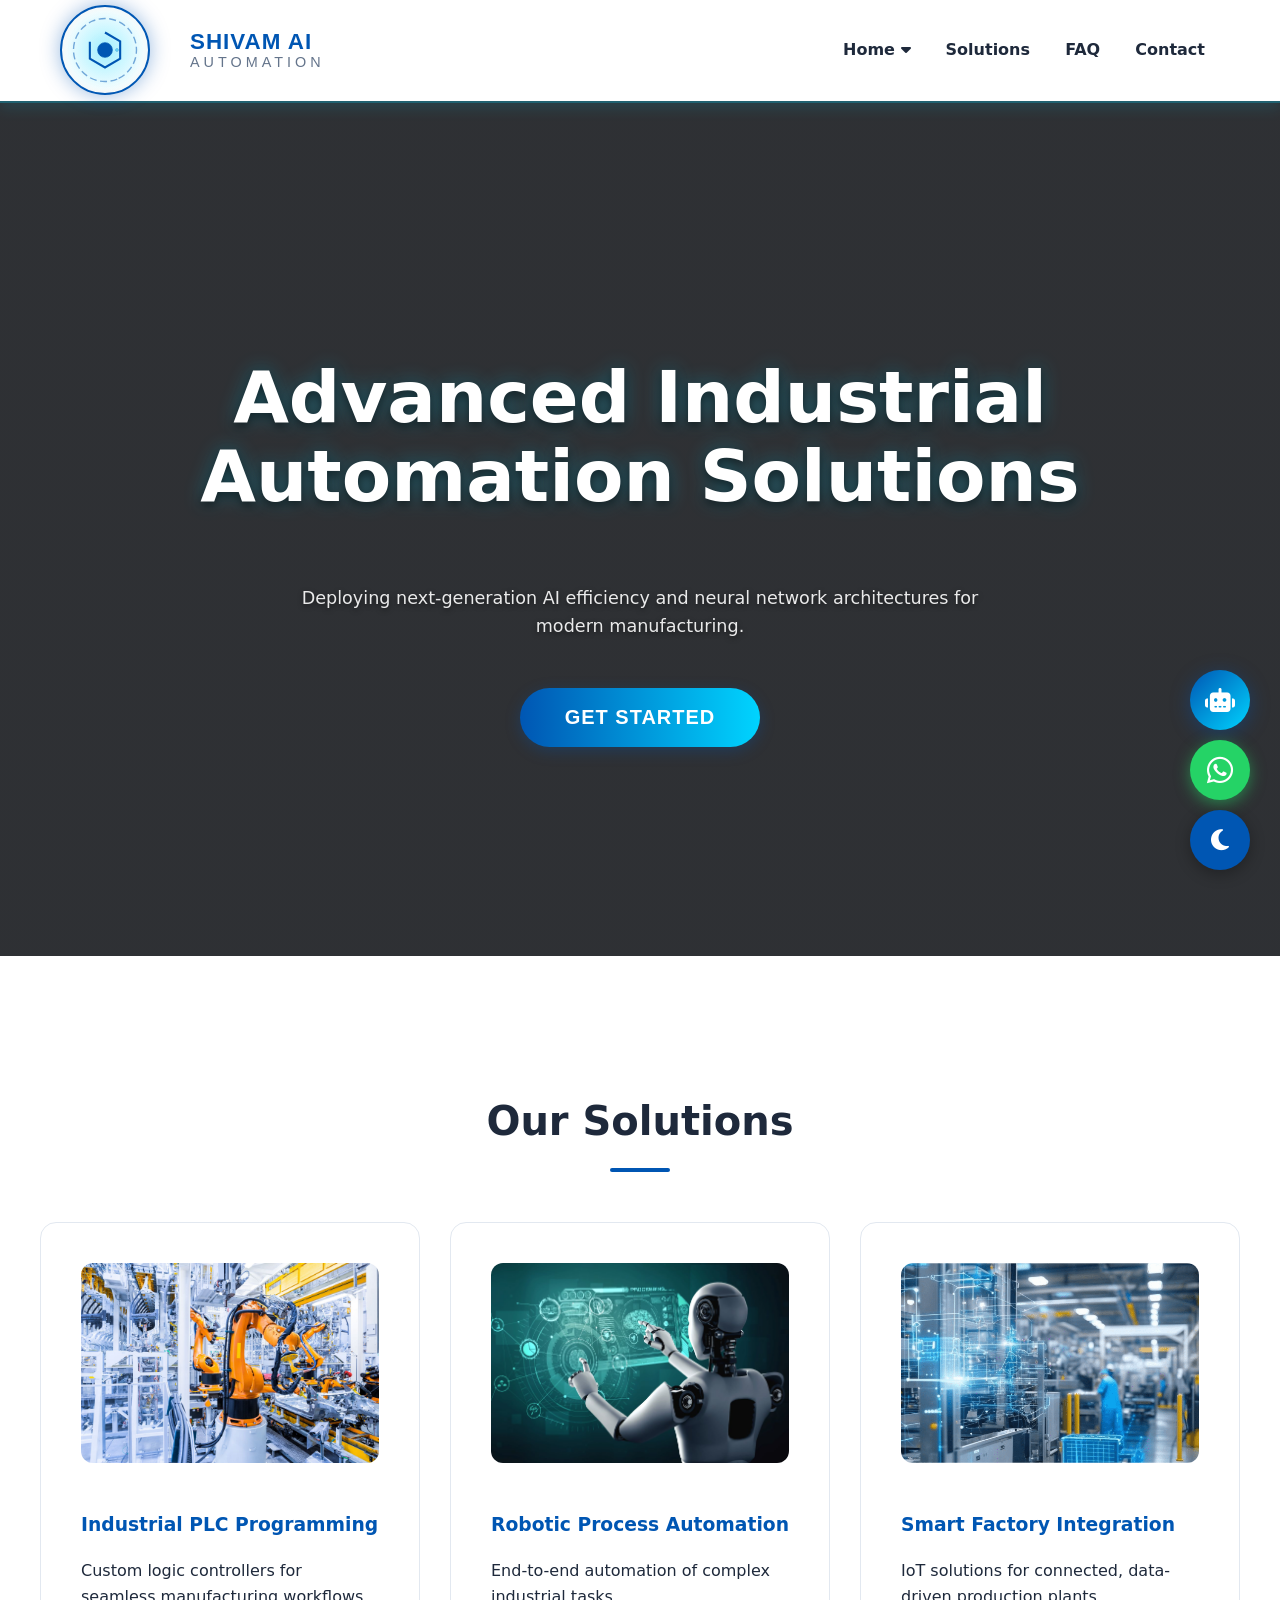
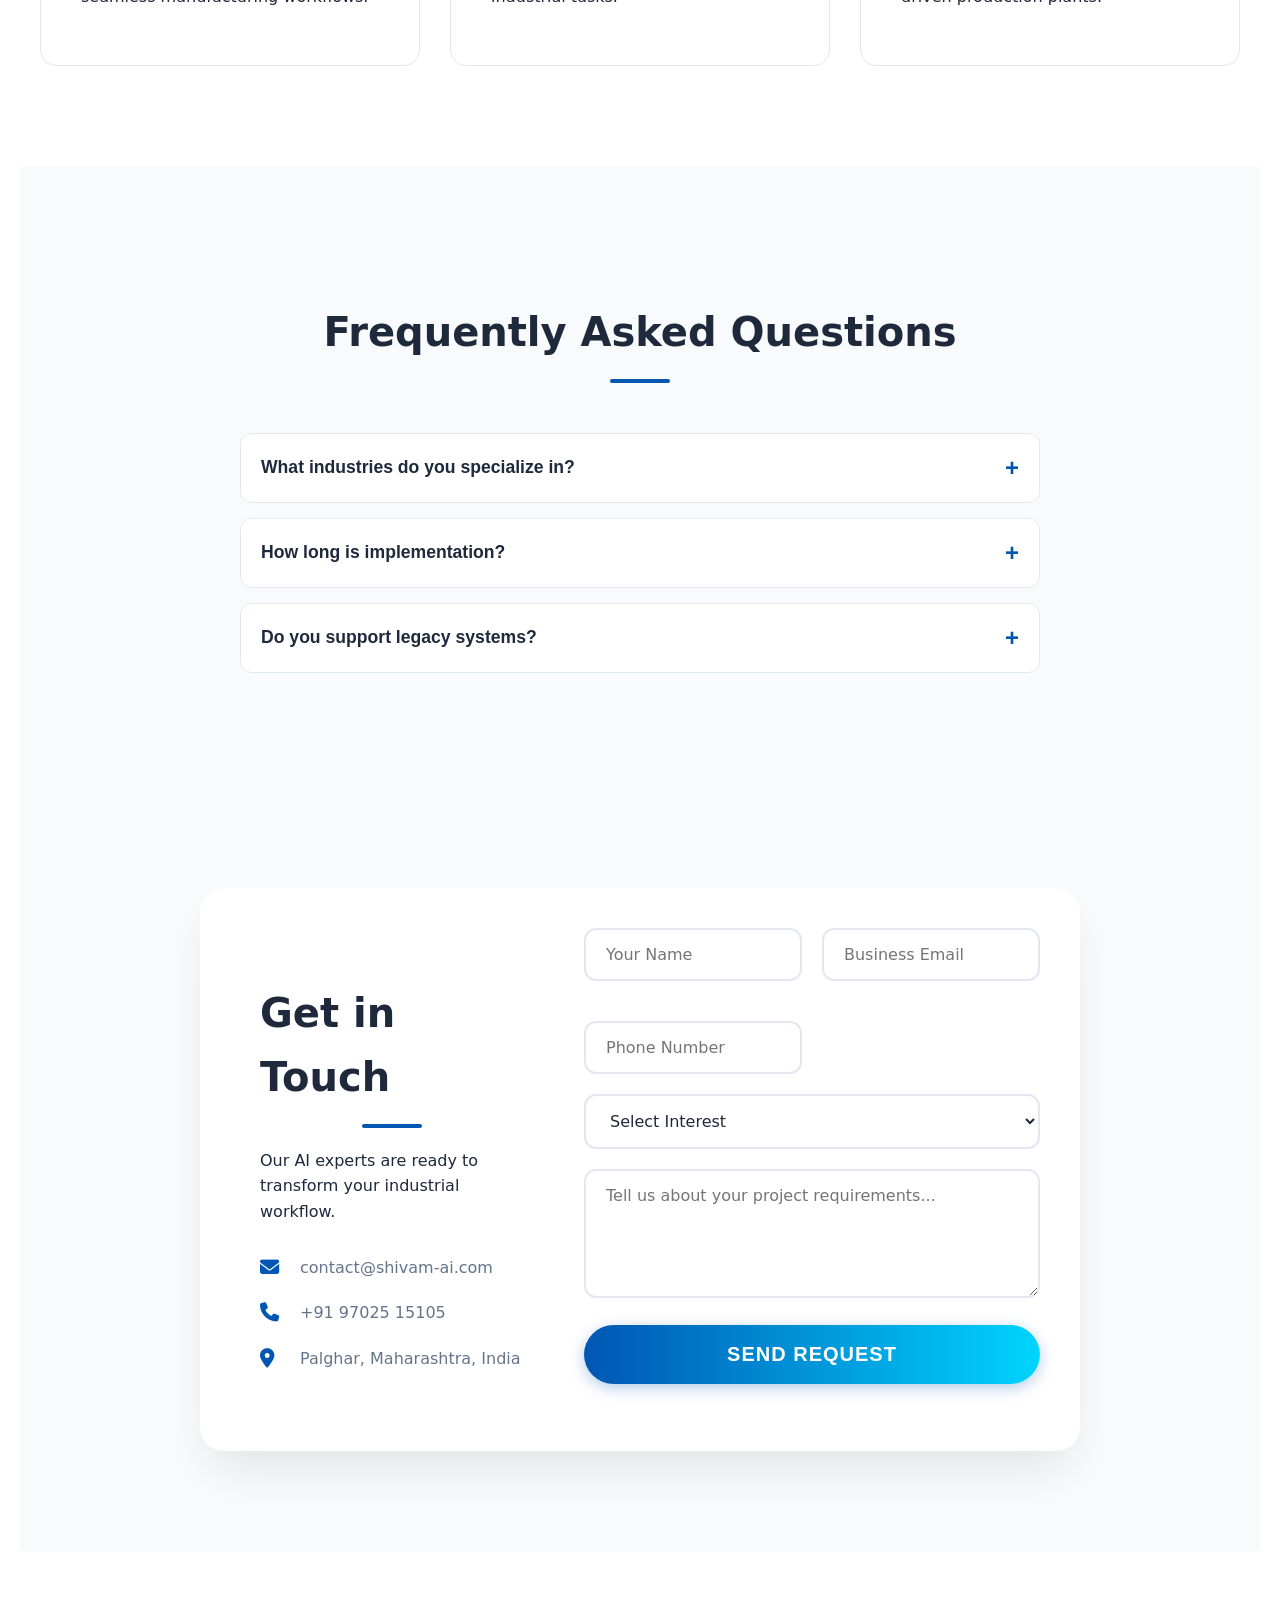
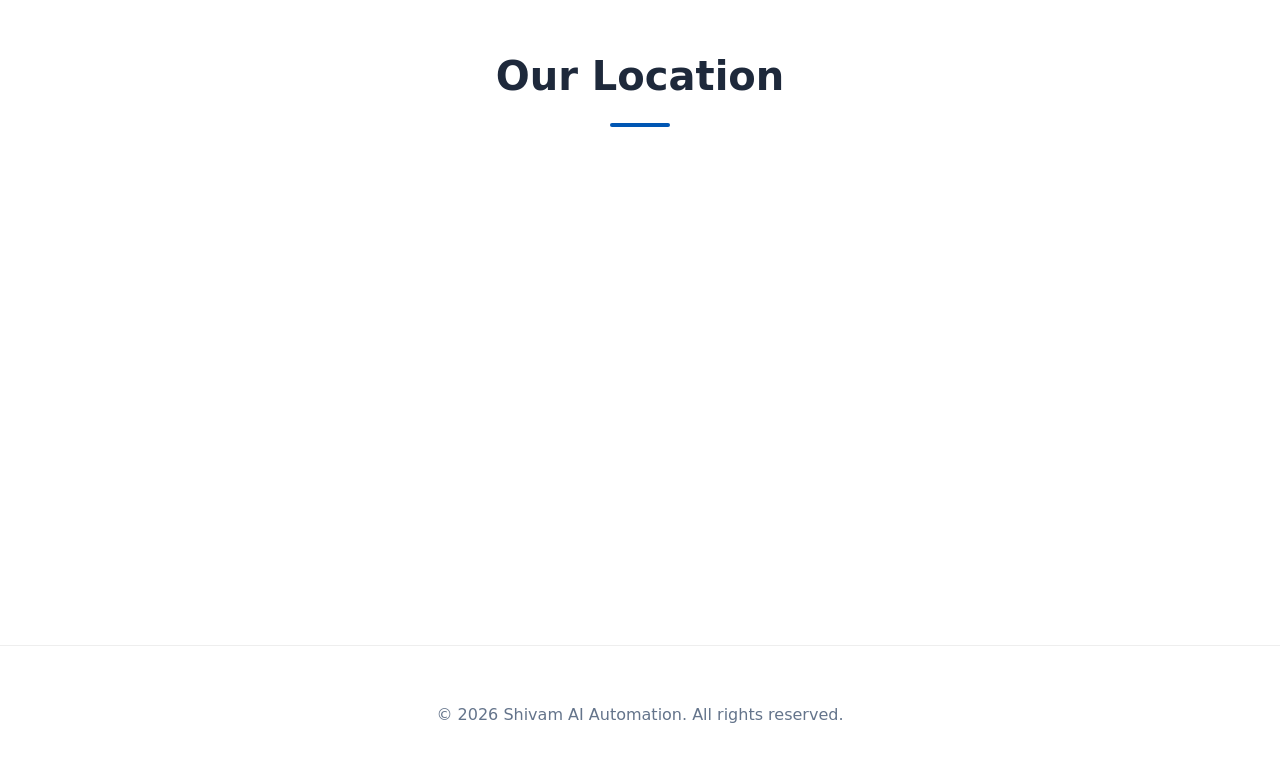
==== index.html @ bb3ca27d "Refactor: Separate HTML, CSS and JS into individual files" ====
<!DOCTYPE html>
<html lang="en" data-theme="light">

<head>
    <meta charset="UTF-8">
    <meta name="viewport" content="width=device-width, initial-scale=1.0">
    <title>Shivam AI Automation - Next-Gen Industrial Solutions</title>
    <meta name="description" content="Shivam AI Automation delivers next-generation PLC programming, robotic automation, and smart factory integration solutions powered by AI.">

    <!-- Font Awesome Icons -->
    <link rel="stylesheet" href="https://cdnjs.cloudflare.com/ajax/libs/font-awesome/6.5.0/css/all.min.css" crossorigin="anonymous">

    <!-- Main Stylesheet -->
    <link rel="stylesheet" href="css/style.css">
</head>

<body>

    <!-- ── Navigation ── -->
    <nav>
        <div class="brand">
            <div class="advanced-logo" style="position:relative; width:60px; height:60px; margin-right:15px;">
                <svg viewBox="0 0 100 100" style="width:100%; height:100%;">
                    <circle cx="50" cy="50" r="45" fill="none" stroke="var(--primary-blue)" stroke-width="2" stroke-dasharray="10 5" opacity="0.5">
                        <animateTransform attributeName="transform" type="rotate" from="0 50 50" to="360 50 50" dur="10s" repeatCount="indefinite"/>
                    </circle>
                    <path d="M50 25 L71.65 37.5 L71.65 62.5 L50 75 L28.35 62.5 L28.35 37.5 Z" fill="none" stroke="var(--secondary-blue)" stroke-width="3">
                        <animate attributeName="stroke-dasharray" values="0,200;200,0" dur="3s" repeatCount="indefinite"/>
                    </path>
                    <circle cx="50" cy="50" r="12" fill="var(--primary-blue)">
                        <animate attributeName="r" values="10;14;10" dur="2s" repeatCount="indefinite"/>
                        <animate attributeName="fill-opacity" values="1;0.6;1" dur="2s" repeatCount="indefinite"/>
                    </circle>
                    <circle cx="50" cy="50" r="2" fill="var(--secondary-blue)">
                        <animate attributeName="cx" values="50;85;50" dur="1.5s" repeatCount="indefinite"/>
                        <animate attributeName="opacity" values="0;1;0" dur="1.5s" repeatCount="indefinite"/>
                    </circle>
                </svg>
            </div>
            <span class="brand-text">
                <span>SHIVAM AI</span>
                <span>AUTOMATION</span>
            </span>
        </div>

        <div class="nav-links">
            <div class="dropdown">
                <a href="#" class="dropbtn">Home <i class="fa fa-caret-down"></i></a>
                <div class="dropdown-content">
                    <a href="#hero">Hero Section</a>
                    <a href="#solutions">Solutions</a>
                    <a href="#faq">FAQ</a>
                </div>
            </div>
            <a href="#solutions">Solutions</a>
            <a href="#faq">FAQ</a>
            <a href="#contact">Contact</a>
        </div>
    </nav>

    <!-- ── Hero Section ── -->
    <header class="hero" id="hero">
        <video class="hero-video" autoplay muted loop playsinline>
            <source src="https://assets.mixkit.co/videos/preview/mixkit-circuit-board-interface-animation-1144-large.mp4" type="video/mp4">
        </video>
        <div class="hero-overlay"></div>
        <h1>Advanced Industrial Automation Solutions</h1>
        <p>Deploying next-generation AI efficiency and neural network architectures for modern manufacturing.</p>
        <button class="btn-cta" onclick="toggleDashboard(true)">Get Started</button>
    </header>

    <!-- ── Solutions Section ── -->
    <section id="solutions">
        <h2>Our Solutions</h2>
        <div class="grid">

            <div class="card">
                <img src="images/industrial1.jpg" alt="Industrial PLC Programming"
                    style="width:100%; height:200px; object-fit:cover; border-radius:12px; margin-bottom:20px;">
                <h3 style="color:var(--primary-blue)">Industrial PLC Programming</h3>
                <p>Custom logic controllers for seamless manufacturing workflows.</p>
            </div>

            <div class="card">
                <img src="images/industrial2.jpg" alt="Robotic Process Automation"
                    style="width:100%; height:200px; object-fit:cover; border-radius:12px; margin-bottom:20px;">
                <h3 style="color:var(--primary-blue)">Robotic Process Automation</h3>
                <p>End-to-end automation of complex industrial tasks.</p>
            </div>

            <div class="card">
                <img src="images/industrial3.jpg" alt="Smart Factory Integration"
                    style="width:100%; height:200px; object-fit:cover; border-radius:12px; margin-bottom:20px;">
                <h3 style="color:var(--primary-blue)">Smart Factory Integration</h3>
                <p>IoT solutions for connected, data-driven production plants.</p>
            </div>

        </div>
    </section>

    <!-- ── FAQ Section ── -->
    <section id="faq" style="background:#f8fafc;">
        <h2>Frequently Asked Questions</h2>
        <div style="max-width:800px; margin:0 auto;">

            <div class="faq-item">
                <button class="faq-btn" onclick="toggleFaq(this)">
                    <span>What industries do you specialize in?</span>
                    <span style="color:var(--primary-blue); font-size:1.5rem;">+</span>
                </button>
                <div class="faq-content">Shivam Automation specializes in manufacturing, supply chain, and warehouse logistics.</div>
            </div>

            <div class="faq-item">
                <button class="faq-btn" onclick="toggleFaq(this)">
                    <span>How long is implementation?</span>
                    <span style="color:var(--primary-blue); font-size:1.5rem;">+</span>
                </button>
                <div class="faq-content">Implementation typically takes 4 to 12 weeks depending on complexity.</div>
            </div>

            <div class="faq-item">
                <button class="faq-btn" onclick="toggleFaq(this)">
                    <span>Do you support legacy systems?</span>
                    <span style="color:var(--primary-blue); font-size:1.5rem;">+</span>
                </button>
                <div class="faq-content">Yes, we bridge legacy PLCs with modern AI forecasting engines.</div>
            </div>

        </div>
    </section>

    <!-- ── Contact Section ── -->
    <section id="contact" class="contact-section">
        <div class="contact-container">
            <div class="contact-info">
                <h2 style="text-align:left; margin-bottom:20px;">Get in Touch</h2>
                <p style="margin-bottom:30px;">Our AI experts are ready to transform your industrial workflow.</p>
                <div class="contact-method">
                    <i class="fas fa-envelope"></i>
                    <span>contact@shivam-ai.com</span>
                </div>
                <div class="contact-method">
                    <i class="fas fa-phone"></i>
                    <span>+91 97025 15105</span>
                </div>
                <div class="contact-method">
                    <i class="fas fa-map-marker-alt"></i>
                    <span>Palghar, Maharashtra, India</span>
                </div>
            </div>

            <div class="form-wrapper">
                <form id="contactForm">
                    <div class="form-grid">
                        <input type="text" placeholder="Your Name" required>
                        <input type="email" placeholder="Business Email" required>
                        <input type="tel" placeholder="Phone Number" required>
                    </div>
                    <select required>
                        <option value="">Select Interest</option>
                        <option>Robotic Automation</option>
                        <option>PLC Programming</option>
                        <option>AI Vision Systems</option>
                        <option>Smart Factory / IoT</option>
                    </select>
                    <textarea placeholder="Tell us about your project requirements..." rows="5" required></textarea>
                    <button type="submit" class="btn-cta" style="width:100%">Send Request</button>
                </form>
            </div>
        </div>
    </section>

    <!-- ── Location Section ── -->
    <section id="location" style="max-width:100%; padding:60px 40px;">
        <h2>Our Location</h2>
        <iframe src="https://www.google.com/maps?q=palghar&output=embed"
            width="100%" height="400" style="border:0; border-radius:12px;" loading="lazy">
        </iframe>
    </section>

    <!-- ── Footer ── -->
    <footer style="padding:40px 20px; text-align:center; border-top:1px solid #eee;">
        <p style="color:var(--text-muted);">© 2026 Shivam AI Automation. All rights reserved.</p>
    </footer>

    <!-- ── Floating WhatsApp Button ── -->
    <a href="https://wa.me/919702515105" target="_blank" id="wa-float"
        style="position:fixed; bottom:100px; right:30px; background:#25D366; color:white; width:60px; height:60px; border-radius:50%; display:flex; align-items:center; justify-content:center; font-size:30px; box-shadow:0 4px 15px rgba(37,211,102,0.5); z-index:9998; text-decoration:none; transition:transform 0.2s, box-shadow 0.2s;"
        title="Chat on WhatsApp">
        <i class="fab fa-whatsapp"></i>
    </a>

    <!-- ── Theme Toggle Button ── -->
    <button class="theme-toggle" id="theme-toggle-btn" onclick="toggleTheme()" aria-label="Toggle light/dark mode">
        <i class="fas fa-moon" id="theme-icon"></i>
    </button>

    <!-- ── AI Chat Widget ── -->
    <div id="ai-chat-container" style="position:fixed; bottom:170px; right:30px; z-index:9997; font-family:'Inter', sans-serif;">
        <button id="ai-chat-toggle" onclick="toggleChat()"
            style="width:60px; height:60px; border-radius:50%; background:linear-gradient(135deg, var(--primary-blue), #00d4ff); color:white; border:none; cursor:pointer; box-shadow:0 4px 20px rgba(0,86,179,0.4); display:flex; align-items:center; justify-content:center; font-size:24px; transition:transform 0.2s, box-shadow 0.2s;"
            title="Chat with AI">
            <i class="fas fa-robot"></i>
        </button>

        <div id="ai-chat-window"
            style="display:none; position:absolute; bottom:80px; right:0; width:360px; height:520px; background:var(--card-bg); border:1px solid var(--card-border); border-radius:20px; box-shadow:0 20px 60px rgba(0,0,0,0.3); flex-direction:column; overflow:hidden;">

            <div style="background:linear-gradient(135deg, var(--primary-blue), #00d4ff); color:white; padding:18px 20px; display:flex; align-items:center; gap:12px; justify-content:space-between;">
                <div style="display:flex; align-items:center; gap:12px;">
                    <div style="width:38px; height:38px; background:rgba(255,255,255,0.2); border-radius:50%; display:flex; align-items:center; justify-content:center;">
                        <i class="fas fa-robot"></i>
                    </div>
                    <div>
                        <div style="font-weight:bold; font-size:0.95rem;">Shivam AI Assistant</div>
                        <div style="font-size:0.75rem; opacity:0.85;">🟢 Online | Ready to help</div>
                    </div>
                </div>
                <button id="ai-chat-close" onclick="toggleChat()"
                    style="background:rgba(255,255,255,0.2); border:none; color:white; width:28px; height:28px; border-radius:50%; cursor:pointer; font-size:14px; display:flex; align-items:center; justify-content:center;">
                    <i class="fas fa-times"></i>
                </button>
            </div>

            <div id="ai-chat-messages"
                style="flex:1; padding:16px; overflow-y:auto; display:flex; flex-direction:column; gap:12px; background:var(--bg-color); height:370px;">
                <div class="ai-msg">
                    👋 Hello! I'm Shivam's AI assistant. Ask me about <strong>industrial automation</strong>,
                    <strong>PLC programming</strong>, <strong>robotics</strong>, or how to get in touch!
                </div>
            </div>

            <div style="padding:12px 15px; border-top:1px solid var(--card-border); background:var(--card-bg); display:flex; gap:10px; align-items:center;">
                <input type="text" id="ai-chat-input" placeholder="Ask me anything..."
                    style="flex:1; margin-bottom:0 !important; padding:10px 16px !important; border-radius:25px !important; font-size:0.88rem !important;">
                <button id="ai-chat-send"
                    style="background:linear-gradient(135deg, var(--primary-blue), #00d4ff); color:white; border:none; width:42px; height:42px; border-radius:50%; cursor:pointer; display:flex; align-items:center; justify-content:center; flex-shrink:0; transition:transform 0.2s;">
                    <i class="fas fa-paper-plane"></i>
                </button>
            </div>
        </div>
    </div>

    <!-- ── AI Core Dashboard Overlay ── -->
    <div id="dashboard" style="display:none;">
        <div style="display:flex; justify-content:space-between; align-items:center; border-bottom:1px solid #30363d; padding-bottom:20px;">
            <h1 style="color:var(--secondary-blue); margin:0; letter-spacing:2px;">SHIVAM AI CORE</h1>
            <button onclick="toggleDashboard(false)"
                style="background:none; border:1px solid #fff; color:#fff; padding:10px 20px; border-radius:30px; cursor:pointer; font-weight:bold;">
                EXIT SESSION
            </button>
        </div>

        <div style="padding:60px 0; max-width:1200px; margin:0 auto;">
            <div class="grid">
                <div class="card" style="background:#0d1117; color:#fff; border-color:#30363d;">
                    <div style="color:#8b949e; font-size:0.8rem; text-transform:uppercase; margin-bottom:10px;">NEURAL POWER</div>
                    <div style="font-size:2.5rem; font-weight:bold; color:var(--secondary-blue)">4.2 PetaFLOPS</div>
                </div>
                <div class="card" style="background:#0d1117; color:#fff; border-color:#30363d;">
                    <div style="color:#8b949e; font-size:0.8rem; text-transform:uppercase; margin-bottom:10px;">ACTIVE NODES</div>
                    <div style="font-size:2.5rem; font-weight:bold; color:var(--secondary-blue)">1,284</div>
                </div>
                <div class="card" style="background:#0d1117; color:#fff; border-color:#30363d;">
                    <div style="color:#8b949e; font-size:0.8rem; text-transform:uppercase; margin-bottom:10px;">LATENCY</div>
                    <div style="font-size:2.5rem; font-weight:bold; color:var(--secondary-blue)">2.4ms</div>
                </div>
            </div>

            <h2 style="text-align:left; margin-top:80px; color:#fff; text-transform:uppercase; letter-spacing:1px;">Model Status Registry</h2>
            <div class="grid" style="margin-top:30px;">
                <div class="card" style="background:#0d1117; color:#fff; border-color:#30363d; padding:0; overflow:hidden;">
                    <img src="images/vision-transformer.jpg" alt="Vision Transformer" style="width:100%; height:180px; object-fit:cover;">
                    <div style="padding:25px;">
                        <span style="color:var(--secondary-blue); font-size:0.8rem; font-weight:bold;">VISION</span>
                        <h3 style="margin:10px 0;">Vision Transformer</h3>
                        <p style="color:#8b949e; font-size:0.9rem;">Sub-millimeter defect detection active on Line 4.</p>
                    </div>
                </div>
                <div class="card" style="background:#0d1117; color:#fff; border-color:#30363d; padding:0; overflow:hidden;">
                    <img src="images/kinematic-sync.jpg" alt="Kinematic Sync" style="width:100%; height:180px; object-fit:cover;">
                    <div style="padding:25px;">
                        <span style="color:#a78bfa; font-size:0.8rem; font-weight:bold;">ROBOTICS</span>
                        <h3 style="margin:10px 0;">Kinematic Sync</h3>
                        <p style="color:#8b949e; font-size:0.9rem;">Autonomous swarm coordination enabled.</p>
                    </div>
                </div>
            </div>
        </div>
    </div>

    <!-- ── Main JavaScript ── -->
    <script src="js/app.js"></script>

</body>
</html>
---- css/style.css ----
/* ============================================================
   SHIVAM AI AUTOMATION — Main Stylesheet
   ============================================================ */

/* ── CSS Variables ── */
:root {
    --primary-blue: #0056b3;
    --secondary-blue: #00d4ff;
    --dark-bg: #010409;
    --card-bg: #ffffff;
    --text-main: #1e293b;
    --text-muted: #64748b;
    --bg-color: #010409;
    --text-color: #e6edf3;
    --card-border: #30363d;
    --nav-bg: rgba(1, 4, 9, 0.95);
    --section-alt: #0d1117;
}

[data-theme="light"] {
    --bg-color: #ffffff;
    --text-color: #1e293b;
    --card-bg: #ffffff;
    --card-border: #e2e8f0;
    --nav-bg: rgba(255, 255, 255, 0.95);
    --section-alt: #f8fafc;
    --primary-blue: #0056b3;
}

[data-theme="dark"] {
    --primary-blue: #58a6ff;
    --secondary-blue: #39d0f5;
    --text-main: #e6edf3;
    --text-muted: #8b949e;
    --card-bg: #161b22;
    --card-border: #30363d;
    --nav-bg: rgba(1, 4, 9, 0.97);
    --section-alt: #0d1117;
    --bg-color: #010409;
    --text-color: #e6edf3;
}

/* ── Base ── */
*, *::before, *::after { transition: background-color 0.3s ease, border-color 0.3s ease, color 0.3s ease; }

body {
    margin: 0;
    font-family: 'Inter', -apple-system, system-ui, sans-serif;
    color: var(--text-main);
    line-height: 1.6;
    background-color: var(--bg-color);
    scroll-behavior: smooth;
}

/* ── Navigation ── */
nav {
    position: sticky;
    top: 0;
    z-index: 2000;
    background: rgba(255,255,255,0.8) !important;
    backdrop-filter: blur(20px) saturate(180%) !important;
    border-bottom: 1px solid rgba(255,255,255,0.3) !important;
    padding: 10px 60px !important;
    height: 80px !important;
    display: flex !important;
    align-items: center !important;
    justify-content: space-between !important;
}

.brand { display: flex !important; align-items: center !important; gap: 15px !important; cursor: pointer !important; opacity: 1 !important; visibility: visible !important; }
.brand-text { display: flex !important; flex-direction: column !important; line-height: 1 !important; font-family: 'Inter', sans-serif !important; margin-left: 10px !important; }
.brand-text span:first-child { font-size: 1.4rem !important; font-weight: 800 !important; letter-spacing: 1px !important; color: var(--primary-blue) !important; -webkit-text-fill-color: initial !important; background: none !important; }
.brand-text span:last-child { font-size: 0.9rem !important; font-weight: 500 !important; letter-spacing: 4px !important; color: var(--text-muted) !important; margin-top: 2px !important; }

.nav-links a { position: relative !important; padding: 10px 15px; text-decoration: none; font-weight: 600 !important; color: var(--text-main) !important; transition: color 0.3s !important; }
.nav-links a::after { content: '' !important; position: absolute !important; width: 0 !important; height: 2px !important; bottom: -5px !important; left: 0 !important; background-color: var(--primary-blue) !important; transition: width 0.3s !important; }
.nav-links a:hover { color: var(--primary-blue) !important; }
.nav-links a:hover::after { width: 100% !important; }

/* ── Dropdown ── */
.dropdown { position: relative; display: inline-block; }
.dropdown-content { display: none; position: absolute; background-color: #f9f9f9; min-width: 160px; box-shadow: 0 8px 16px rgba(0,0,0,0.2); z-index: 1001; border-radius: 8px; overflow: hidden; top: 100%; left: 0; }
.dropdown-content a { color: #333; padding: 12px 16px; text-decoration: none; display: block; font-size: 14px; transition: background 0.3s; }
.dropdown-content a:hover { background-color: #f1f1f1; color: var(--primary-blue); }
.dropdown:hover .dropdown-content { display: block; }
.dropdown:hover .dropbtn { color: var(--primary-blue); }

/* ── Logo ── */
.advanced-logo {
    display: flex !important; align-items: center !important; justify-content: center !important;
    width: 70px !important; height: 70px !important; min-width: 60px !important;
    opacity: 1 !important; visibility: visible !important; z-index: 100 !important;
    background: rgba(255,255,255,0.95) !important;
    border-radius: 50% !important; padding: 8px !important;
    box-shadow: 0 0 20px rgba(0,86,179,0.4), inset 0 0 10px rgba(0,0,0,0.05) !important;
    border: 2px solid #0056b3 !important;
    animation: pulseGlow 3s infinite ease-in-out !important;
    transition: filter 0.5s ease, transform 0.5s ease !important;
    position: relative !important;
}
.advanced-logo svg { display: block !important; overflow: visible !important; }
.advanced-logo circle, .advanced-logo path { stroke-opacity: 1 !important; fill-opacity: 1 !important; stroke: #0056b3; }
.advanced-logo::before { content: ''; position: absolute; top: 50%; left: 50%; transform: translate(-50%,-50%); width: 100%; height: 100%; background: radial-gradient(circle, var(--secondary-blue) 0%, transparent 70%); opacity: 0.2; z-index: -1; border-radius: 50%; }
.advanced-logo::after { content: ''; position: absolute; width: 110%; height: 110%; border-radius: 50%; background: radial-gradient(circle, rgba(0,212,255,0.2) 0%, transparent 70%); z-index: -1; }
.brand:hover .advanced-logo { animation: pulseGlowHover 1.5s infinite ease-in-out !important; transition: all 0.5s ease !important; }

/* ── Hero ── */
.hero {
    position: relative; height: 95vh; display: flex; flex-direction: column;
    align-items: center; justify-content: center; text-align: center;
    color: white; overflow: hidden; gap: 30px;
    background: linear-gradient(rgba(1,4,9,0.7), rgba(1,4,9,0.7)),
        url("https://images.unsplash.com/photo-1550751827-4bd374c3f58b?auto=format&fit=crop&q=80&w=1920") !important;
    background-size: cover !important; background-position: center !important;
}
.hero-video { position: absolute; top: 50%; left: 50%; min-width: 100%; min-height: 100%; width: auto; height: auto; z-index: -2; transform: translate(-50%,-50%); object-fit: cover; animation: bgZoom 20s infinite alternate linear; }
.hero-overlay { position: absolute; top: 0; left: 0; width: 100%; height: 100%; background: rgba(0,0,0,0.4) !important; z-index: -1; background: radial-gradient(circle, transparent 20%, rgba(1,4,9,0.4) 100%), linear-gradient(rgba(0,212,255,0.05) 1px, transparent 1px), linear-gradient(90deg, rgba(0,212,255,0.05) 1px, transparent 1px); background-size: auto, 50px 50px, 50px 50px; }
.hero::after { content: ""; position: absolute; top: 0; left: 0; width: 100%; height: 2px; background: rgba(0,212,255,0.3); box-shadow: 0 0 15px rgba(0,212,255,0.8); animation: scanline 4s linear infinite; z-index: 0; pointer-events: none; }
.hero h1 { font-size: 4.5rem !important; font-weight: 800; line-height: 1.1; max-width: 900px; margin-bottom: 20px !important; color: #ffffff !important; -webkit-text-fill-color: #ffffff !important; text-shadow: 0 4px 10px rgba(0,0,0,0.5), 0 0 20px rgba(0,212,255,0.3) !important; }
.hero p { color: rgba(255,255,255,0.9) !important; text-shadow: 0 2px 5px rgba(0,0,0,0.5) !important; font-size: 1.1rem !important; max-width: 700px !important; opacity: 1 !important; }

/* ── CTA Button ── */
.btn-cta {
    padding: 18px 45px; color: white; border-radius: 50px; font-weight: bold;
    font-size: 1.25rem; text-decoration: none; text-transform: uppercase; letter-spacing: 1px;
    border: none; cursor: pointer;
    background: linear-gradient(90deg, #0056b3, #00d4ff, #0056b3) !important;
    background-size: 200% auto !important; transition: 0.5s !important;
    box-shadow: 0 4px 15px rgba(0,86,179,0.3); position: relative; overflow: hidden;
}
.btn-cta:hover { background-position: right center !important; box-shadow: 0 0 30px rgba(0,212,255,0.6) !important; transform: translateY(-3px) scale(1.02); }

/* ── Sections ── */
section { padding: 100px 20px; max-width: 1200px; margin: 0 auto; }
h2 { font-size: 2.5rem; text-align: center; margin-bottom: 50px; position: relative; }
h2::after { content: ''; display: block; width: 60px; height: 4px; background: var(--primary-blue); margin: 15px auto 0; border-radius: 2px; }

/* ── Grid & Cards ── */
.grid { display: grid; grid-template-columns: repeat(auto-fit, minmax(300px, 1fr)); gap: 30px; }
.card { background: white; padding: 40px; border-radius: 16px; border: 1px solid #e2e8f0; transition: all 0.4s cubic-bezier(0.175, 0.885, 0.32, 1.275); }
.card:hover { transform: translateY(-10px); border-color: var(--primary-blue); box-shadow: 0 20px 25px -5px rgba(0,0,0,0.1); }

/* Card image banners */
.card-img { width: 100%; height: 200px; border-radius: 12px; margin-bottom: 20px; display: flex; align-items: center; justify-content: center; font-size: 3.5rem; position: relative; overflow: hidden; }
.card-img i { position: relative; z-index: 1; color: rgba(255,255,255,0.92); filter: drop-shadow(0 4px 12px rgba(0,0,0,0.5)); }
.card-img-plc       { background: linear-gradient(135deg, #0d2137 0%, #0056b3 50%, #00d4ff 100%); }
.card-img-robot     { background: linear-gradient(135deg, #1a0a00 0%, #b34700 50%, #ff8c00 100%); }
.card-img-factory   { background: linear-gradient(135deg, #001a1a 0%, #006b6b 50%, #00d4c8 100%); }
.card-img-vision    { background: linear-gradient(135deg, #001a08 0%, #006b2a 50%, #00d46e 100%); }
.card-img-kinematic { background: linear-gradient(135deg, #120033 0%, #5c0099 50%, #b44aff 100%); }
.card-img-dash { height: 180px; border-radius: 0; margin-bottom: 0; font-size: 3rem; }

/* ── FAQ ── */
.faq-item { border: 1px solid #e2e8f0; border-radius: 12px; margin-bottom: 15px; overflow: hidden; background: #fff; }
.faq-btn { width: 100%; padding: 20px; text-align: left; background: #fff; border: none; cursor: pointer; font-weight: 600; display: flex; justify-content: space-between; align-items: center; color: #1e293b; font-size: 1.1rem; }
.faq-content { display: none; padding: 0 20px 20px 20px; color: var(--text-muted); line-height: 1.6; }

/* ── Contact ── */
.contact-section { background: var(--section-alt); position: relative; }
.contact-container { display: grid; grid-template-columns: 1fr 1.5fr; gap: 40px; padding: 40px !important; align-items: start; background: #fff; border-radius: 24px; box-shadow: 0 25px 50px -12px rgba(0,0,0,0.1); max-width: 800px; margin: 0 auto; }
.contact-info { padding: 20px; }
.contact-info h3 { color: var(--primary-blue); margin-top: 0; }
.contact-method { display: flex; align-items: center; gap: 15px; margin-bottom: 20px; color: var(--text-muted); }
.contact-method i { color: var(--primary-blue); font-size: 1.2rem; width: 25px; }
.form-grid { display: grid; grid-template-columns: repeat(auto-fit, minmax(200px, 1fr)); gap: 20px; }
input, select, textarea { width: 100%; padding: 15px 20px !important; margin-bottom: 20px; border: 2px solid var(--card-border) !important; border-radius: 12px !important; box-sizing: border-box; outline: none; font-size: 1rem; font-family: inherit; background: var(--card-bg) !important; color: var(--text-color) !important; transition: all 0.3s ease; }
input:focus, select:focus, textarea:focus { border-color: var(--primary-blue) !important; box-shadow: 0 0 0 4px rgba(0,86,179,0.1); transform: translateY(-2px); }

/* ── Dashboard ── */
#dashboard { display: none; position: fixed; top: 0; left: 0; width: 100%; height: 100%; background: var(--dark-bg); color: #fff; z-index: 9999; overflow-y: auto; padding: 40px; }

/* ── WhatsApp ── */
#wa-float:hover { transform: scale(1.1); }
#whatsapp h2::after { background: white !important; }

/* ── Theme Toggle ── */
.theme-toggle { position: fixed; bottom: 30px; right: 30px; width: 60px; height: 60px; border-radius: 50%; background: var(--primary-blue); color: white; border: none; cursor: pointer; box-shadow: 0 4px 15px rgba(0,0,0,0.3); z-index: 9999; display: flex; align-items: center; justify-content: center; font-size: 24px; transition: transform 0.2s; }
.theme-toggle:hover { transform: scale(1.1); }

/* ── AI Chat ── */
@keyframes slideUp { from { opacity: 0; transform: translateY(20px); } to { opacity: 1; transform: translateY(0); } }
#ai-chat-toggle:hover { transform: scale(1.1); box-shadow: 0 6px 25px rgba(0,86,179,0.6); }
#ai-chat-send:hover { transform: scale(1.1); }
.user-msg { background: linear-gradient(135deg, var(--primary-blue), #00d4ff); color: white !important; padding: 10px 16px; border-radius: 18px 18px 4px 18px; max-width: 80%; align-self: flex-end; font-size: 0.88rem; line-height: 1.5; }
.ai-msg { background: var(--card-bg); padding: 12px 16px; border-radius: 18px 18px 18px 4px; border: 1px solid var(--card-border); max-width: 85%; align-self: flex-start; font-size: 0.88rem; line-height: 1.5; color: var(--text-color); }
.typing-indicator { display: flex; gap: 5px; padding: 14px 16px; background: var(--card-bg); border: 1px solid var(--card-border); border-radius: 18px 18px 18px 4px; max-width: 80px; align-self: flex-start; }
.typing-dot { width: 8px; height: 8px; border-radius: 50%; background: var(--primary-blue); animation: typingBounce 1.2s infinite; }
.typing-dot:nth-child(2) { animation-delay: 0.2s; }
.typing-dot:nth-child(3) { animation-delay: 0.4s; }

/* ── Dark Mode Overrides ── */
html[data-theme="dark"] body { background-color: #010409 !important; background-image: none !important; color: #e6edf3 !important; }
html[data-theme="dark"] nav { background: rgba(5,8,15,0.98) !important; border-bottom: 1px solid #21262d !important; }
html[data-theme="dark"] .nav-links a, html[data-theme="dark"] .dropbtn { color: #c9d1d9 !important; }
html[data-theme="dark"] .dropdown-content { background: #161b22 !important; border: 1px solid #30363d !important; }
html[data-theme="dark"] .dropdown-content a { color: #c9d1d9 !important; }
html[data-theme="dark"] section { background: #010409 !important; }
html[data-theme="dark"] #faq { background: #0d1117 !important; }
html[data-theme="dark"] .contact-section { background: #0d1117 !important; }
html[data-theme="dark"] .contact-container { background: #161b22 !important; border: 1px solid #30363d !important; box-shadow: 0 25px 60px rgba(0,0,0,0.6) !important; }
html[data-theme="dark"] .contact-info h2, html[data-theme="dark"] .contact-info h3 { color: #58a6ff !important; }
html[data-theme="dark"] .contact-info p { color: #8b949e !important; }
html[data-theme="dark"] .contact-method span { color: #c9d1d9 !important; }
html[data-theme="dark"] .contact-method i { color: #58a6ff !important; }
html[data-theme="dark"] h2, html[data-theme="dark"] h3, html[data-theme="dark"] h4 { color: #e6edf3 !important; }
html[data-theme="dark"] h2::after { background: #58a6ff !important; }
html[data-theme="dark"] p { color: #8b949e !important; }
html[data-theme="dark"] .hero h1, html[data-theme="dark"] .hero p { color: #ffffff !important; }
html[data-theme="dark"] .card { background: #161b22 !important; border-color: #30363d !important; color: #e6edf3 !important; }
html[data-theme="dark"] .card h3 { color: #58a6ff !important; }
html[data-theme="dark"] .card p { color: #8b949e !important; }
html[data-theme="dark"] .faq-item { background: #161b22 !important; border-color: #30363d !important; }
html[data-theme="dark"] .faq-btn { background: #161b22 !important; color: #e6edf3 !important; }
html[data-theme="dark"] .faq-btn span:first-child { color: #e6edf3 !important; }
html[data-theme="dark"] .faq-btn span:last-child { color: #58a6ff !important; }
html[data-theme="dark"] .faq-content { background: #161b22 !important; color: #8b949e !important; }
html[data-theme="dark"] input, html[data-theme="dark"] select, html[data-theme="dark"] textarea { background: #0d1117 !important; color: #e6edf3 !important; border: 2px solid #30363d !important; }
html[data-theme="dark"] input::placeholder, html[data-theme="dark"] textarea::placeholder { color: #484f58 !important; }
html[data-theme="dark"] footer { background: #010409 !important; border-top: 1px solid #21262d !important; }
html[data-theme="dark"] footer p { color: #8b949e !important; }
html[data-theme="dark"] iframe { filter: grayscale(1) invert(1) brightness(0.75) contrast(1.1) !important; border-radius: 12px !important; }
html[data-theme="dark"] ::-webkit-scrollbar { width: 8px; background: #0d1117; }
html[data-theme="dark"] ::-webkit-scrollbar-thumb { background: #30363d; border-radius: 4px; }
html[data-theme="dark"] ::-webkit-scrollbar-thumb:hover { background: #58a6ff; }

/* ── Keyframes ── */
@keyframes fadeIn { from { opacity: 0; transform: translateY(20px); } to { opacity: 1; transform: translateY(0); } }
@keyframes textGlow { 0%, 100% { text-shadow: 0 0 10px rgba(0,212,255,0.5), 0 0 20px rgba(0,212,255,0.2); } 50% { text-shadow: 0 0 20px rgba(0,212,255,0.8), 0 0 40px rgba(0,212,255,0.4); } }
@keyframes bgZoom { from { transform: scale(1); } to { transform: scale(1.1); } }
@keyframes scanline { 0% { transform: translateY(-100%); } 100% { transform: translateY(100vh); } }
@keyframes pulseGlow { 0%, 100% { filter: drop-shadow(0 0 5px var(--primary-blue)) drop-shadow(0 0 10px var(--secondary-blue)); transform: scale(1); } 50% { filter: drop-shadow(0 0 15px var(--primary-blue)) drop-shadow(0 0 25px var(--secondary-blue)); transform: scale(1.05); } }
@keyframes pulseGlowHover { 0%, 100% { filter: drop-shadow(0 0 10px #ff00c1) drop-shadow(0 0 20px #9600ff); transform: scale(1.1) rotate(5deg); } 50% { filter: drop-shadow(0 0 25px #ff00c1) drop-shadow(0 0 45px #9600ff); transform: scale(1.15) rotate(5deg); } }
@keyframes typingBounce { 0%, 80%, 100% { transform: translateY(0); } 40% { transform: translateY(-8px); } }

/* ── Responsive ── */
@media (max-width: 768px) {
    .contact-container { grid-template-columns: 1fr; }
    .hero h1 { font-size: 2.5rem !important; }
    nav { padding: 10px 20px !important; }
}
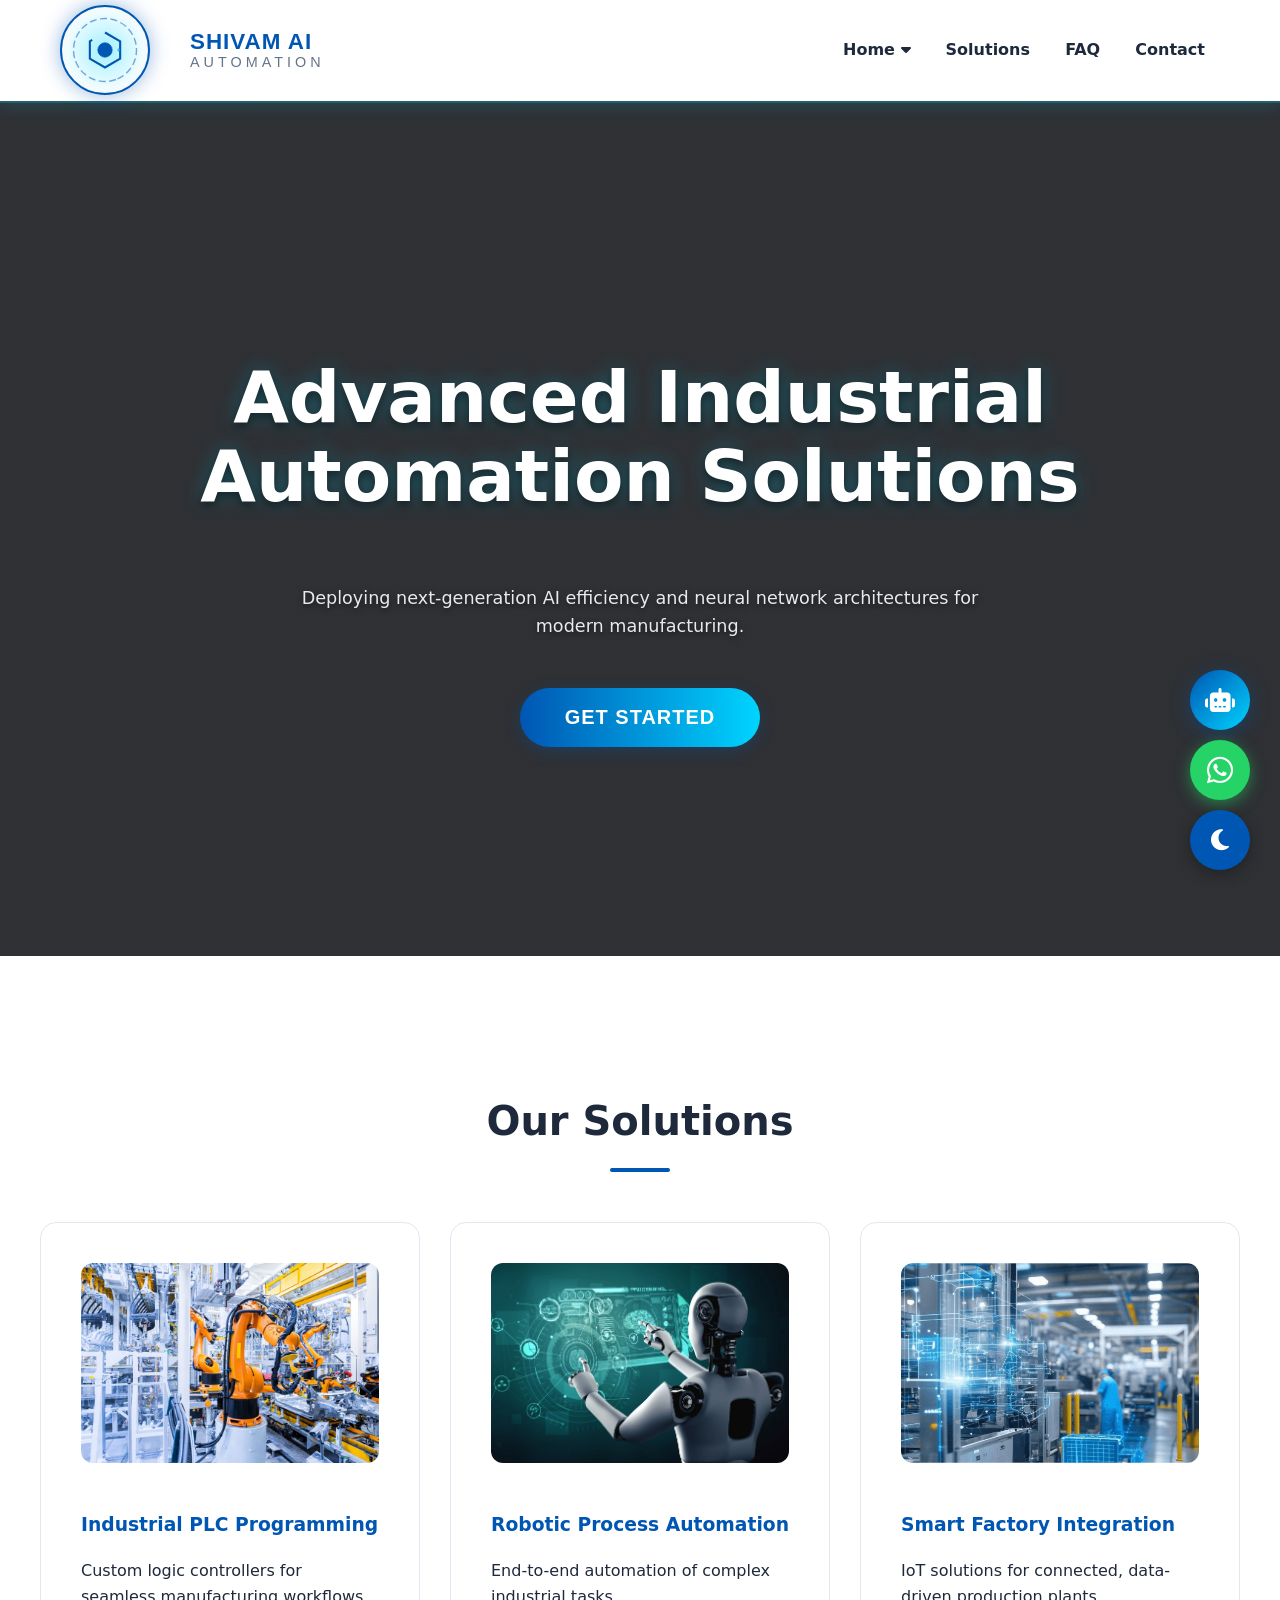
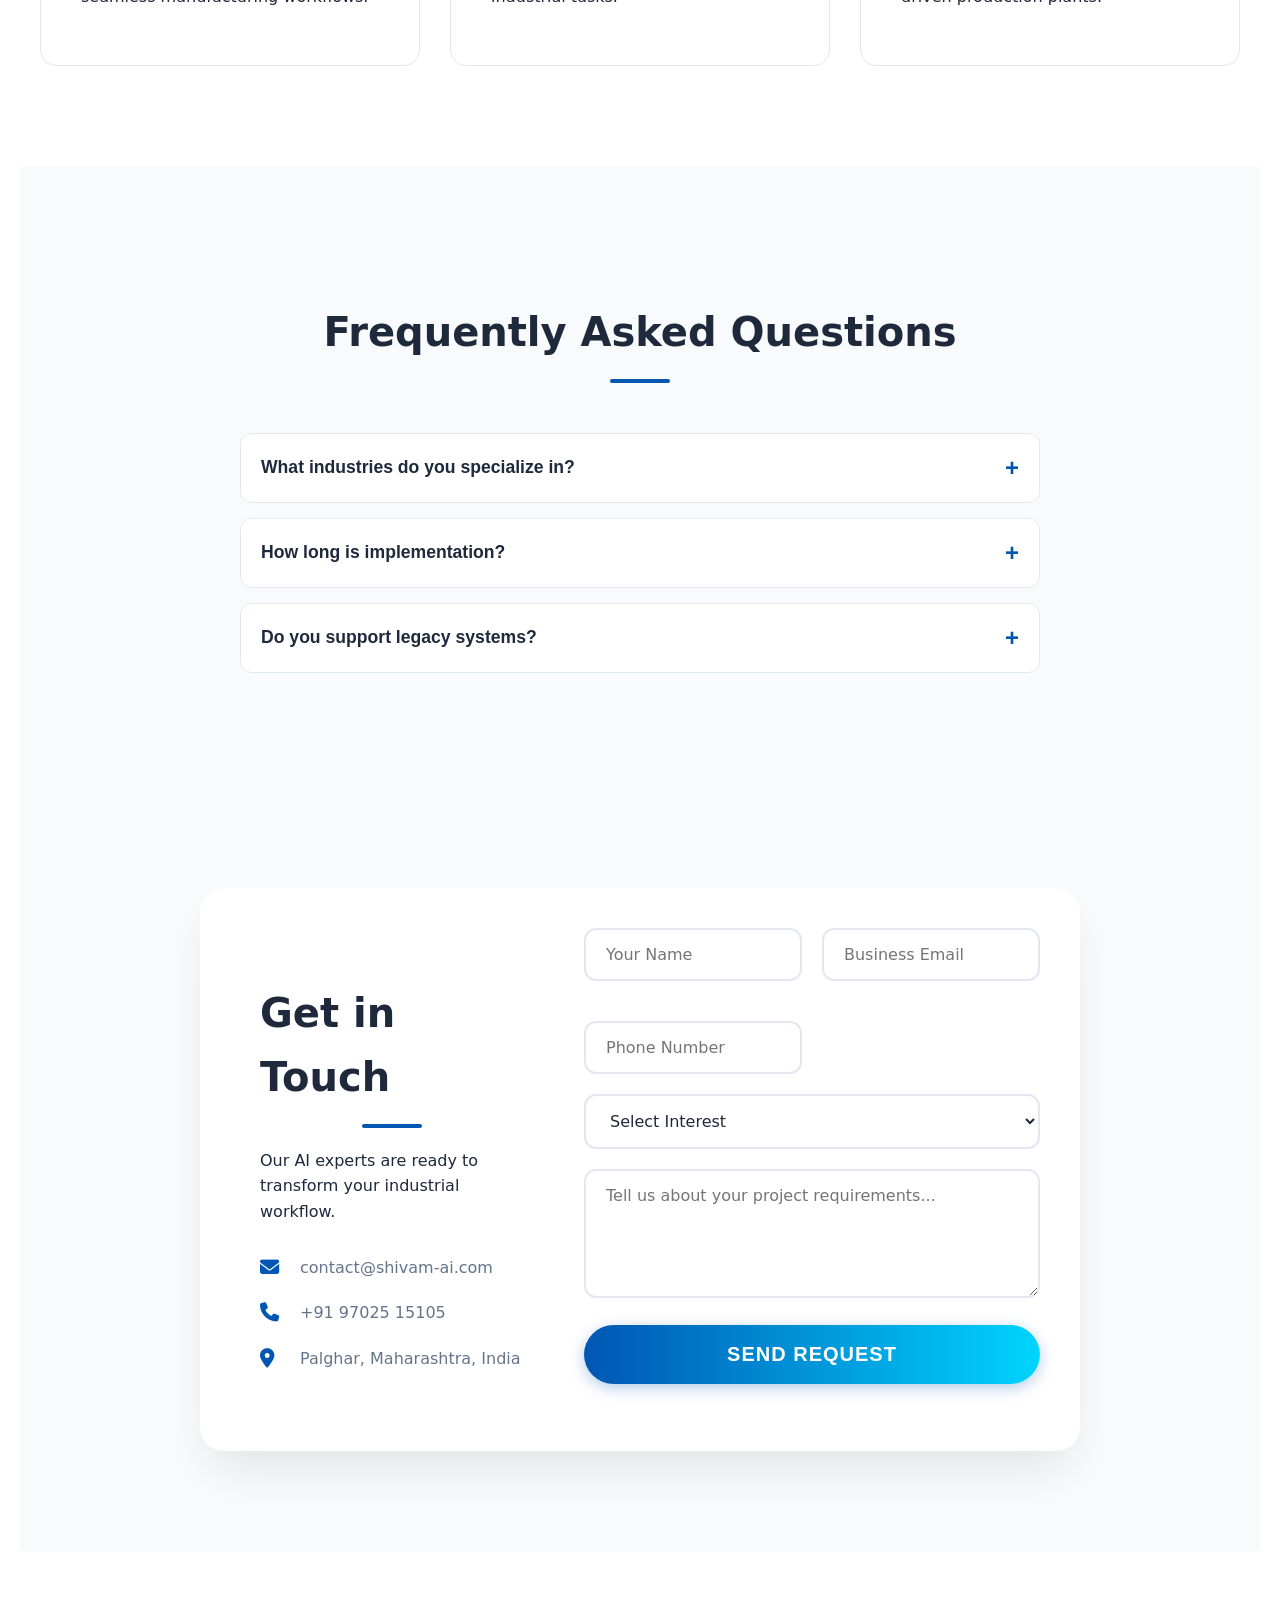
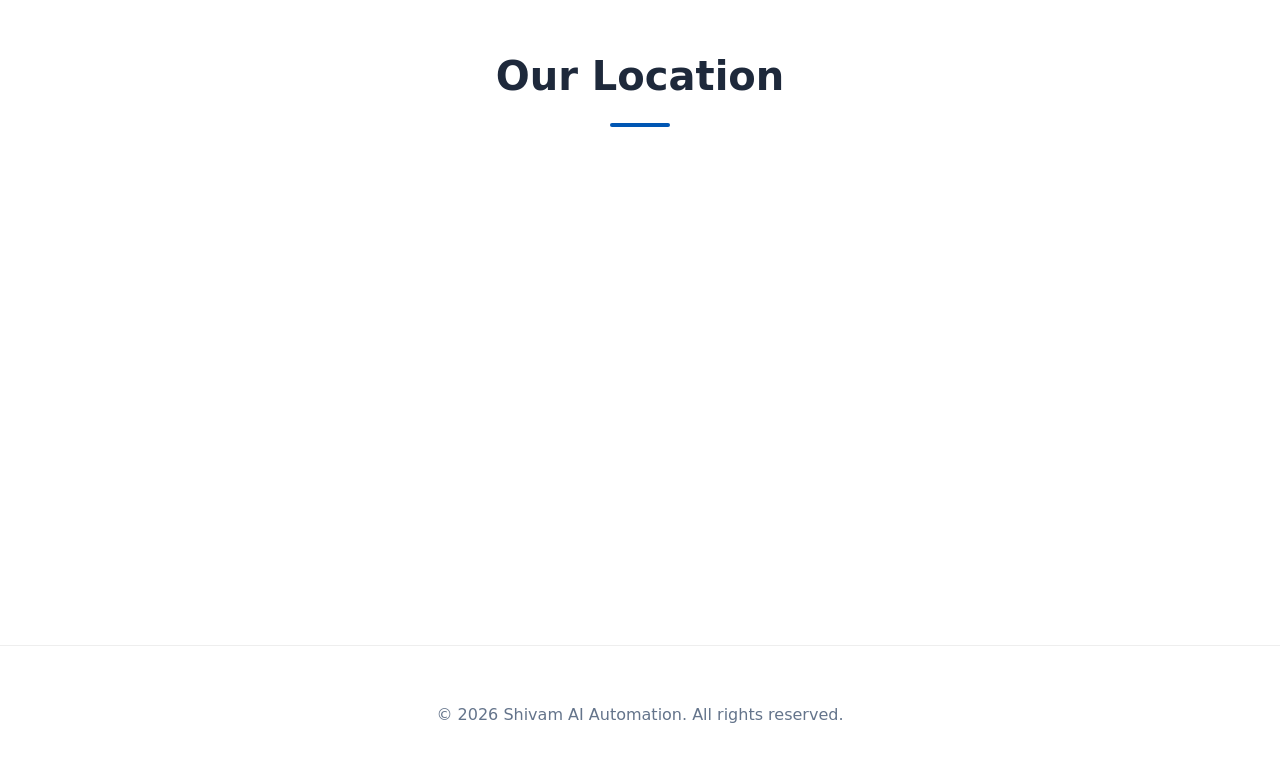
==== commit d0eb6ef3: "Fix: Dashboard UI now respects Light/Dark mode instead of forcing dark theme" ====
--- a/index.html
+++ b/index.html
@@ -244,46 +244,46 @@
 
     <!-- ── AI Core Dashboard Overlay ── -->
     <div id="dashboard" style="display:none;">
-        <div style="display:flex; justify-content:space-between; align-items:center; border-bottom:1px solid #30363d; padding-bottom:20px;">
+        <div style="display:flex; justify-content:space-between; align-items:center; border-bottom:1px solid var(--card-border); padding-bottom:20px;">
             <h1 style="color:var(--secondary-blue); margin:0; letter-spacing:2px;">SHIVAM AI CORE</h1>
             <button onclick="toggleDashboard(false)"
-                style="background:none; border:1px solid #fff; color:#fff; padding:10px 20px; border-radius:30px; cursor:pointer; font-weight:bold;">
+                style="background:none; border:1px solid var(--text-main); color:var(--text-main); padding:10px 20px; border-radius:30px; cursor:pointer; font-weight:bold;">
                 EXIT SESSION
             </button>
         </div>
 
         <div style="padding:60px 0; max-width:1200px; margin:0 auto;">
             <div class="grid">
-                <div class="card" style="background:#0d1117; color:#fff; border-color:#30363d;">
-                    <div style="color:#8b949e; font-size:0.8rem; text-transform:uppercase; margin-bottom:10px;">NEURAL POWER</div>
+                <div class="card">
+                    <div style="color:var(--text-muted); font-size:0.8rem; text-transform:uppercase; margin-bottom:10px;">NEURAL POWER</div>
                     <div style="font-size:2.5rem; font-weight:bold; color:var(--secondary-blue)">4.2 PetaFLOPS</div>
                 </div>
-                <div class="card" style="background:#0d1117; color:#fff; border-color:#30363d;">
-                    <div style="color:#8b949e; font-size:0.8rem; text-transform:uppercase; margin-bottom:10px;">ACTIVE NODES</div>
+                <div class="card">
+                    <div style="color:var(--text-muted); font-size:0.8rem; text-transform:uppercase; margin-bottom:10px;">ACTIVE NODES</div>
                     <div style="font-size:2.5rem; font-weight:bold; color:var(--secondary-blue)">1,284</div>
                 </div>
-                <div class="card" style="background:#0d1117; color:#fff; border-color:#30363d;">
-                    <div style="color:#8b949e; font-size:0.8rem; text-transform:uppercase; margin-bottom:10px;">LATENCY</div>
+                <div class="card">
+                    <div style="color:var(--text-muted); font-size:0.8rem; text-transform:uppercase; margin-bottom:10px;">LATENCY</div>
                     <div style="font-size:2.5rem; font-weight:bold; color:var(--secondary-blue)">2.4ms</div>
                 </div>
             </div>
 
-            <h2 style="text-align:left; margin-top:80px; color:#fff; text-transform:uppercase; letter-spacing:1px;">Model Status Registry</h2>
+            <h2 style="text-align:left; margin-top:80px; color:var(--text-main); text-transform:uppercase; letter-spacing:1px;">Model Status Registry</h2>
             <div class="grid" style="margin-top:30px;">
-                <div class="card" style="background:#0d1117; color:#fff; border-color:#30363d; padding:0; overflow:hidden;">
+                <div class="card" style="padding:0; overflow:hidden;">
                     <img src="images/vision-transformer.jpg" alt="Vision Transformer" style="width:100%; height:180px; object-fit:cover;">
                     <div style="padding:25px;">
                         <span style="color:var(--secondary-blue); font-size:0.8rem; font-weight:bold;">VISION</span>
                         <h3 style="margin:10px 0;">Vision Transformer</h3>
-                        <p style="color:#8b949e; font-size:0.9rem;">Sub-millimeter defect detection active on Line 4.</p>
-                    </div>
-                </div>
-                <div class="card" style="background:#0d1117; color:#fff; border-color:#30363d; padding:0; overflow:hidden;">
+                        <p style="color:var(--text-muted); font-size:0.9rem;">Sub-millimeter defect detection active on Line 4.</p>
+                    </div>
+                </div>
+                <div class="card" style="padding:0; overflow:hidden;">
                     <img src="images/kinematic-sync.jpg" alt="Kinematic Sync" style="width:100%; height:180px; object-fit:cover;">
                     <div style="padding:25px;">
                         <span style="color:#a78bfa; font-size:0.8rem; font-weight:bold;">ROBOTICS</span>
                         <h3 style="margin:10px 0;">Kinematic Sync</h3>
-                        <p style="color:#8b949e; font-size:0.9rem;">Autonomous swarm coordination enabled.</p>
+                        <p style="color:var(--text-muted); font-size:0.9rem;">Autonomous swarm coordination enabled.</p>
                     </div>
                 </div>
             </div>
--- a/css/style.css
+++ b/css/style.css
@@ -167,7 +167,7 @@
 input:focus, select:focus, textarea:focus { border-color: var(--primary-blue) !important; box-shadow: 0 0 0 4px rgba(0,86,179,0.1); transform: translateY(-2px); }
 
 /* ── Dashboard ── */
-#dashboard { display: none; position: fixed; top: 0; left: 0; width: 100%; height: 100%; background: var(--dark-bg); color: #fff; z-index: 9999; overflow-y: auto; padding: 40px; }
+#dashboard { display: none; position: fixed; top: 0; left: 0; width: 100%; height: 100%; background: var(--bg-color); z-index: 9999; overflow-y: auto; padding: 40px; }
 
 /* ── WhatsApp ── */
 #wa-float:hover { transform: scale(1.1); }
@@ -218,7 +218,7 @@
 html[data-theme="dark"] input::placeholder, html[data-theme="dark"] textarea::placeholder { color: #484f58 !important; }
 html[data-theme="dark"] footer { background: #010409 !important; border-top: 1px solid #21262d !important; }
 html[data-theme="dark"] footer p { color: #8b949e !important; }
-html[data-theme="dark"] iframe { filter: grayscale(1) invert(1) brightness(0.75) contrast(1.1) !important; border-radius: 12px !important; }
+html[data-theme="dark"] iframe { border-radius: 12px !important; }
 html[data-theme="dark"] ::-webkit-scrollbar { width: 8px; background: #0d1117; }
 html[data-theme="dark"] ::-webkit-scrollbar-thumb { background: #30363d; border-radius: 4px; }
 html[data-theme="dark"] ::-webkit-scrollbar-thumb:hover { background: #58a6ff; }
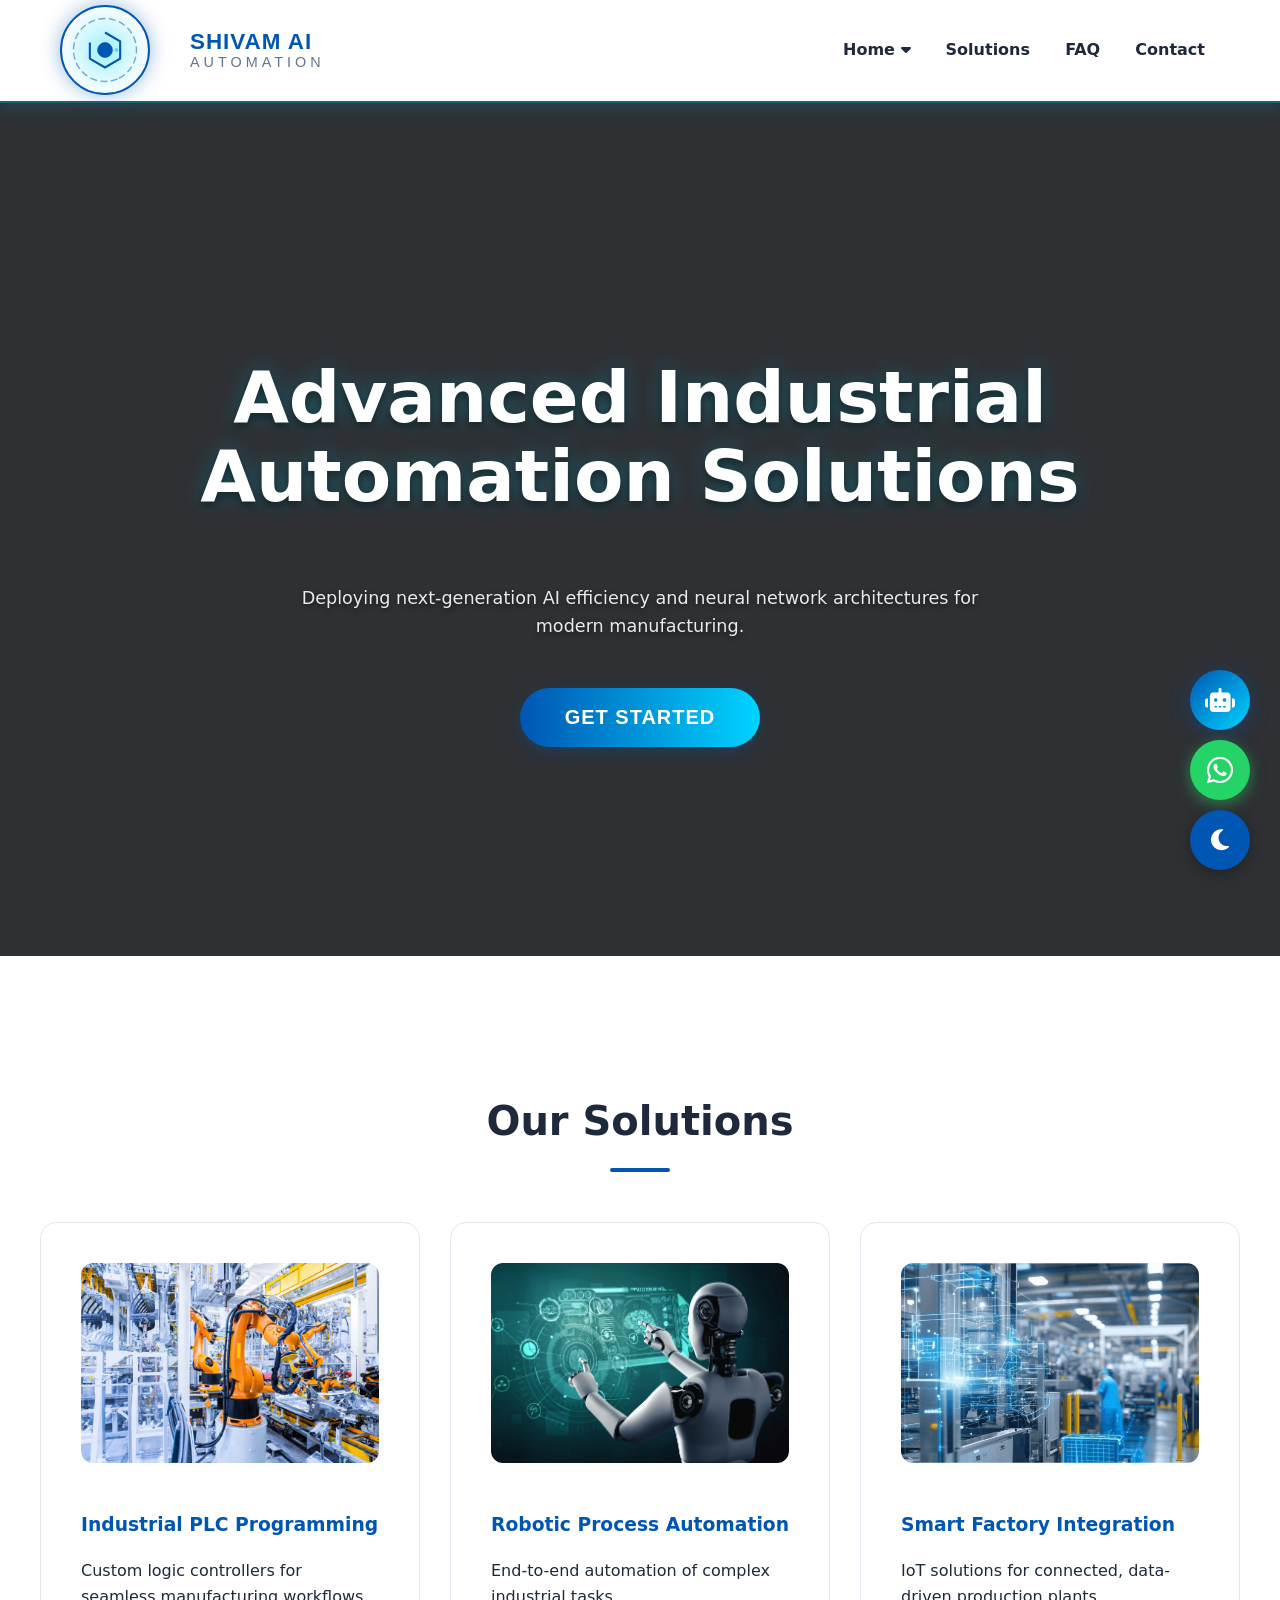
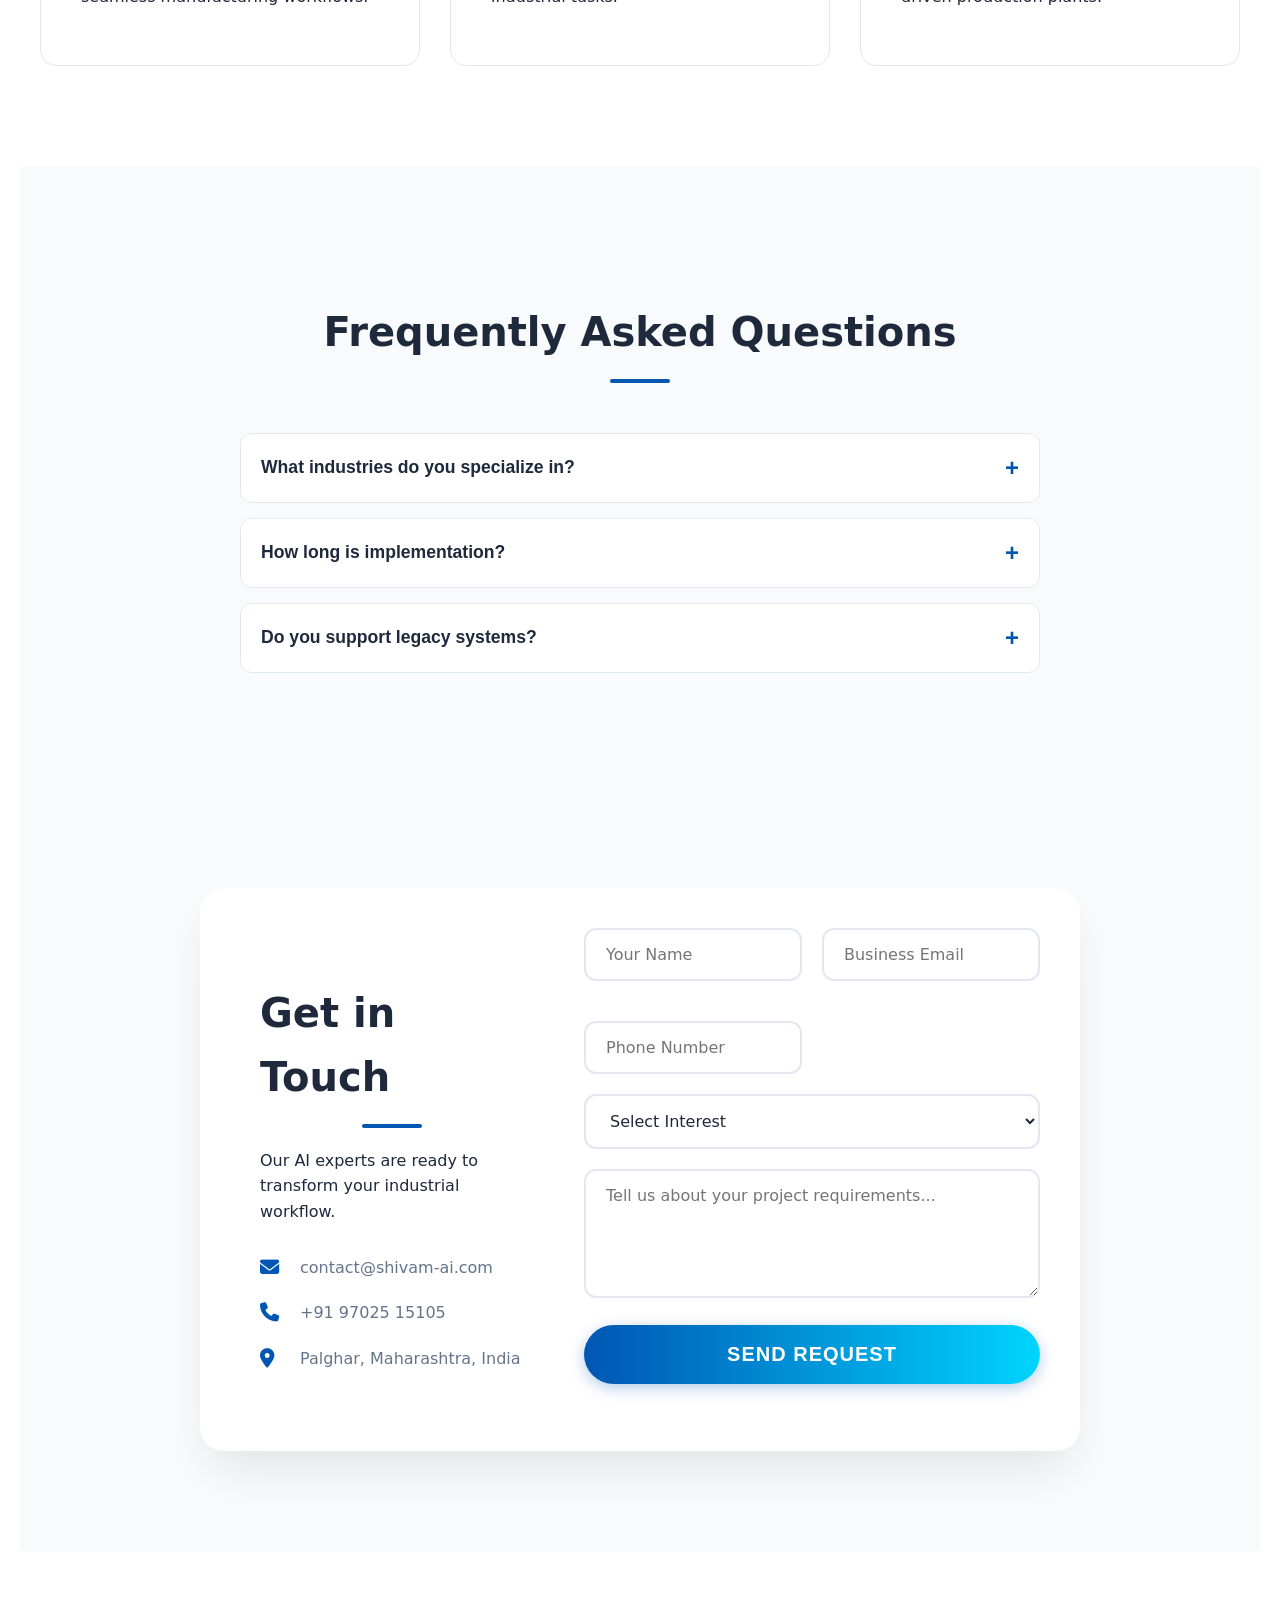
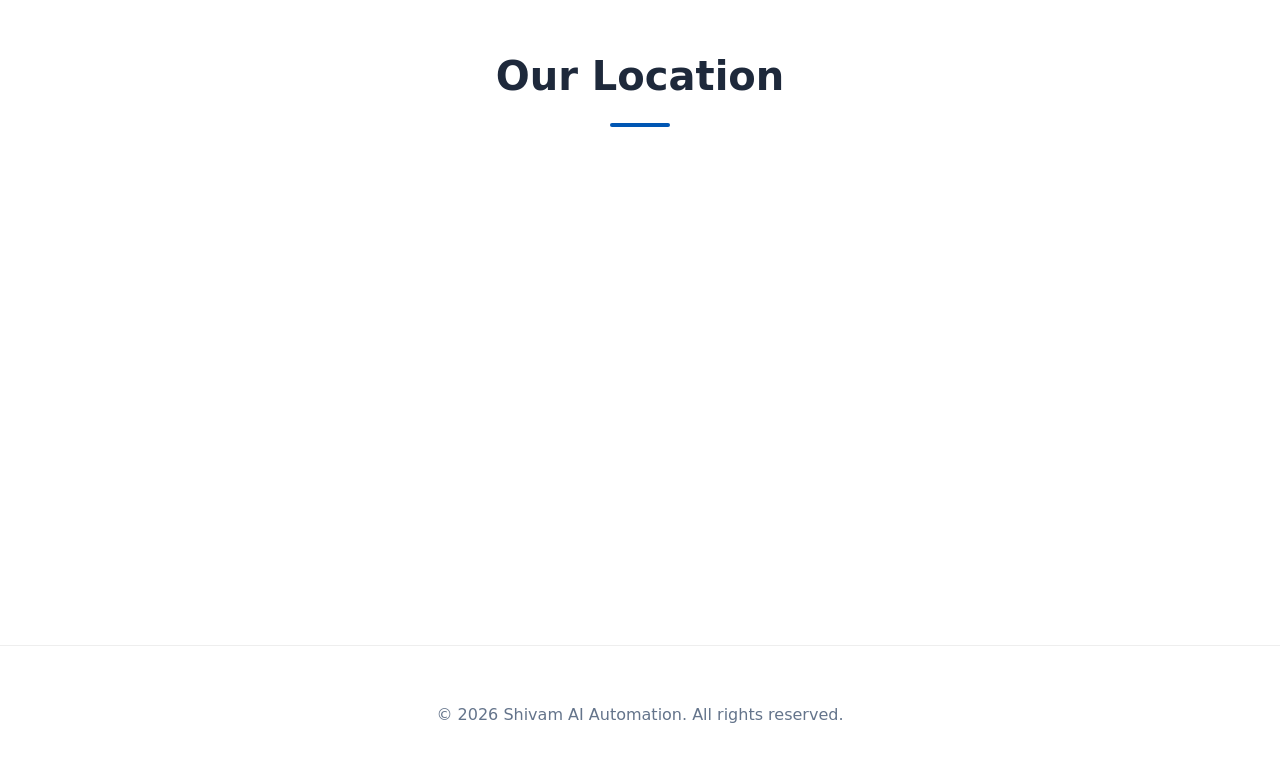
==== commit 8b07366d: "Fix: Add autocomplete and name attributes to contact form fields" ====
--- a/index.html
+++ b/index.html
@@ -153,18 +153,18 @@
             <div class="form-wrapper">
                 <form id="contactForm">
                     <div class="form-grid">
-                        <input type="text" placeholder="Your Name" required>
-                        <input type="email" placeholder="Business Email" required>
-                        <input type="tel" placeholder="Phone Number" required>
-                    </div>
-                    <select required>
+                        <input type="text" id="name" name="name" autocomplete="name" placeholder="Your Name" required>
+                        <input type="email" id="email" name="email" autocomplete="email" placeholder="Business Email" required>
+                        <input type="tel" id="phone" name="phone" autocomplete="tel" placeholder="Phone Number" required>
+                    </div>
+                    <select id="interest" name="interest" required>
                         <option value="">Select Interest</option>
                         <option>Robotic Automation</option>
                         <option>PLC Programming</option>
                         <option>AI Vision Systems</option>
                         <option>Smart Factory / IoT</option>
                     </select>
-                    <textarea placeholder="Tell us about your project requirements..." rows="5" required></textarea>
+                    <textarea id="message" name="message" placeholder="Tell us about your project requirements..." rows="5" required></textarea>
                     <button type="submit" class="btn-cta" style="width:100%">Send Request</button>
                 </form>
             </div>
--- a/css/style.css
+++ b/css/style.css
@@ -165,6 +165,12 @@
 .form-grid { display: grid; grid-template-columns: repeat(auto-fit, minmax(200px, 1fr)); gap: 20px; }
 input, select, textarea { width: 100%; padding: 15px 20px !important; margin-bottom: 20px; border: 2px solid var(--card-border) !important; border-radius: 12px !important; box-sizing: border-box; outline: none; font-size: 1rem; font-family: inherit; background: var(--card-bg) !important; color: var(--text-color) !important; transition: all 0.3s ease; }
 input:focus, select:focus, textarea:focus { border-color: var(--primary-blue) !important; box-shadow: 0 0 0 4px rgba(0,86,179,0.1); transform: translateY(-2px); }
+/* Fix for browser autofill turning inputs white */
+input:-webkit-autofill, input:-webkit-autofill:hover, input:-webkit-autofill:focus, textarea:-webkit-autofill, textarea:-webkit-autofill:hover, textarea:-webkit-autofill:focus, select:-webkit-autofill, select:-webkit-autofill:hover, select:-webkit-autofill:focus {
+    -webkit-text-fill-color: var(--text-color) !important;
+    -webkit-box-shadow: 0 0 0px 1000px var(--card-bg) inset !important;
+    transition: background-color 5000s ease-in-out 0s !important;
+}
 
 /* ── Dashboard ── */
 #dashboard { display: none; position: fixed; top: 0; left: 0; width: 100%; height: 100%; background: var(--bg-color); z-index: 9999; overflow-y: auto; padding: 40px; }
@@ -215,6 +221,7 @@
 html[data-theme="dark"] .faq-btn span:last-child { color: #58a6ff !important; }
 html[data-theme="dark"] .faq-content { background: #161b22 !important; color: #8b949e !important; }
 html[data-theme="dark"] input, html[data-theme="dark"] select, html[data-theme="dark"] textarea { background: #0d1117 !important; color: #e6edf3 !important; border: 2px solid #30363d !important; }
+html[data-theme="dark"] input:-webkit-autofill, html[data-theme="dark"] input:-webkit-autofill:hover, html[data-theme="dark"] input:-webkit-autofill:focus { -webkit-box-shadow: 0 0 0px 1000px #0d1117 inset !important; -webkit-text-fill-color: #e6edf3 !important; }
 html[data-theme="dark"] input::placeholder, html[data-theme="dark"] textarea::placeholder { color: #484f58 !important; }
 html[data-theme="dark"] footer { background: #010409 !important; border-top: 1px solid #21262d !important; }
 html[data-theme="dark"] footer p { color: #8b949e !important; }
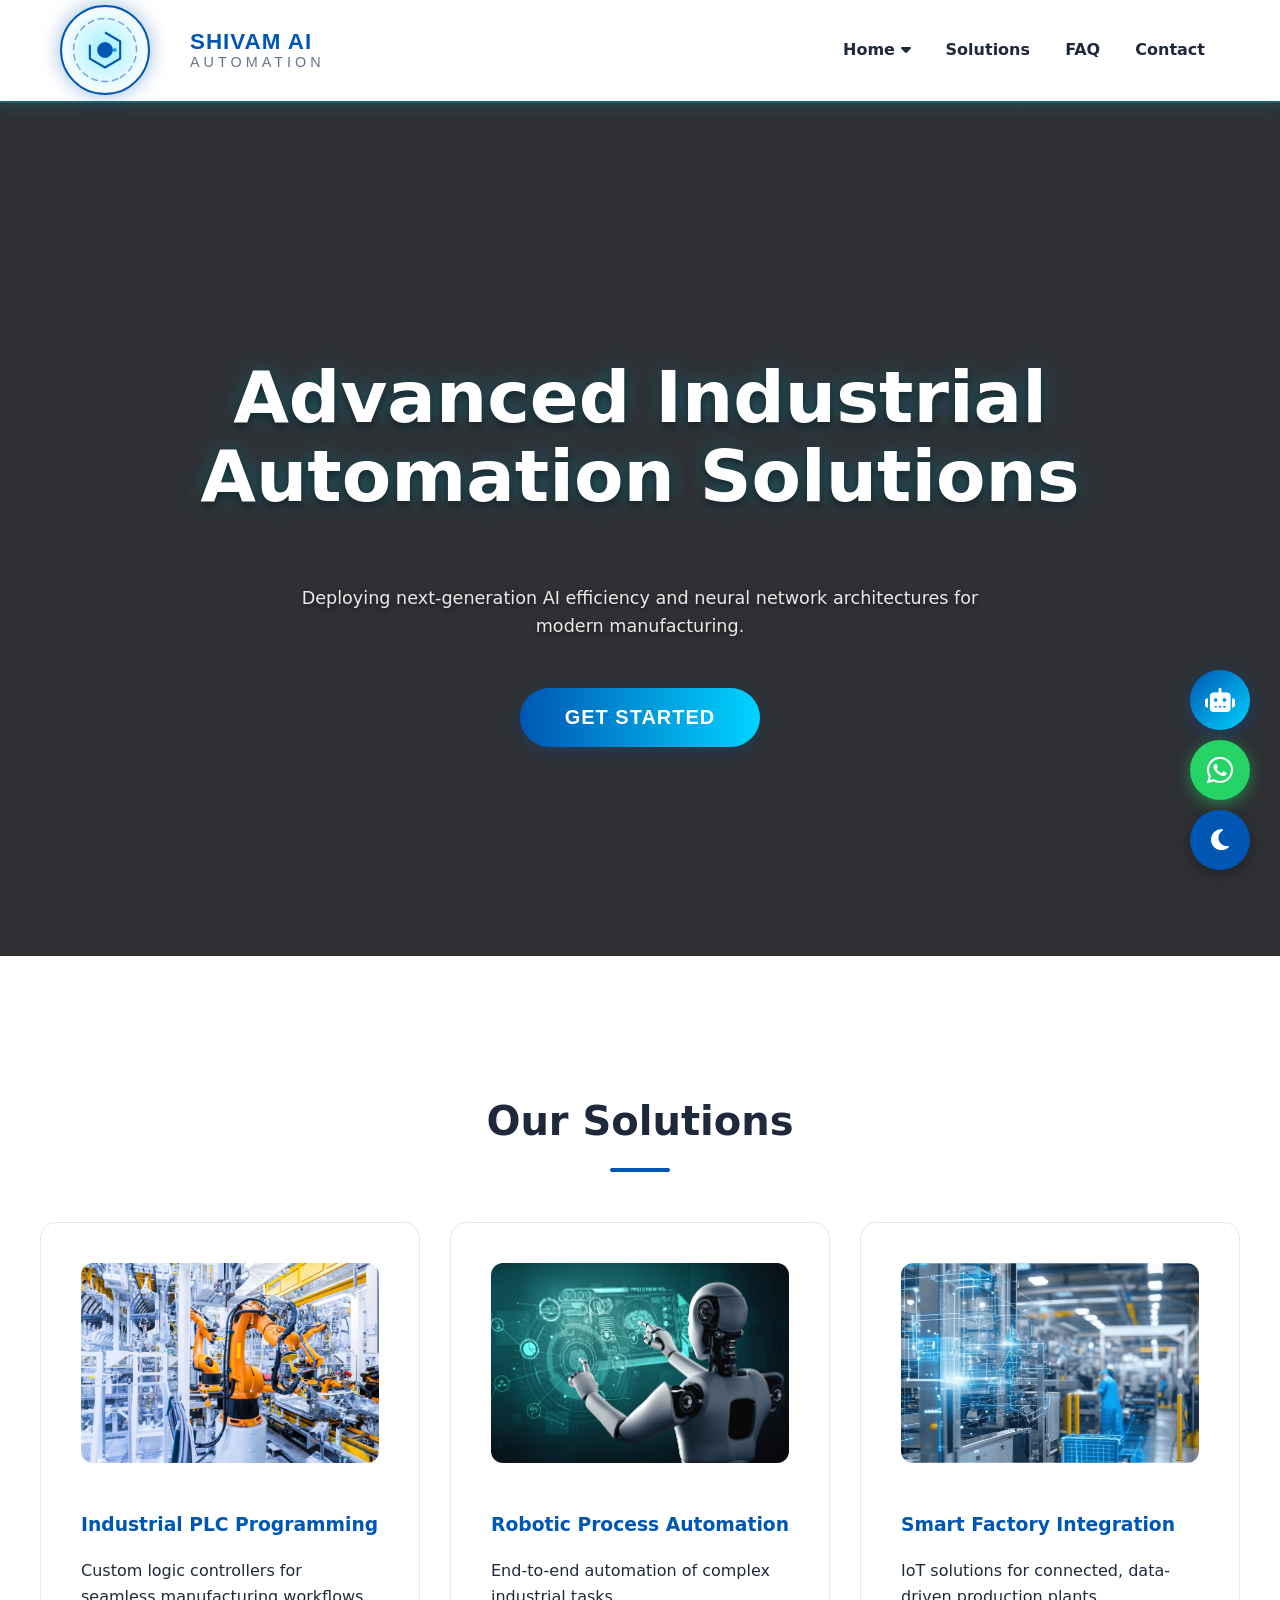
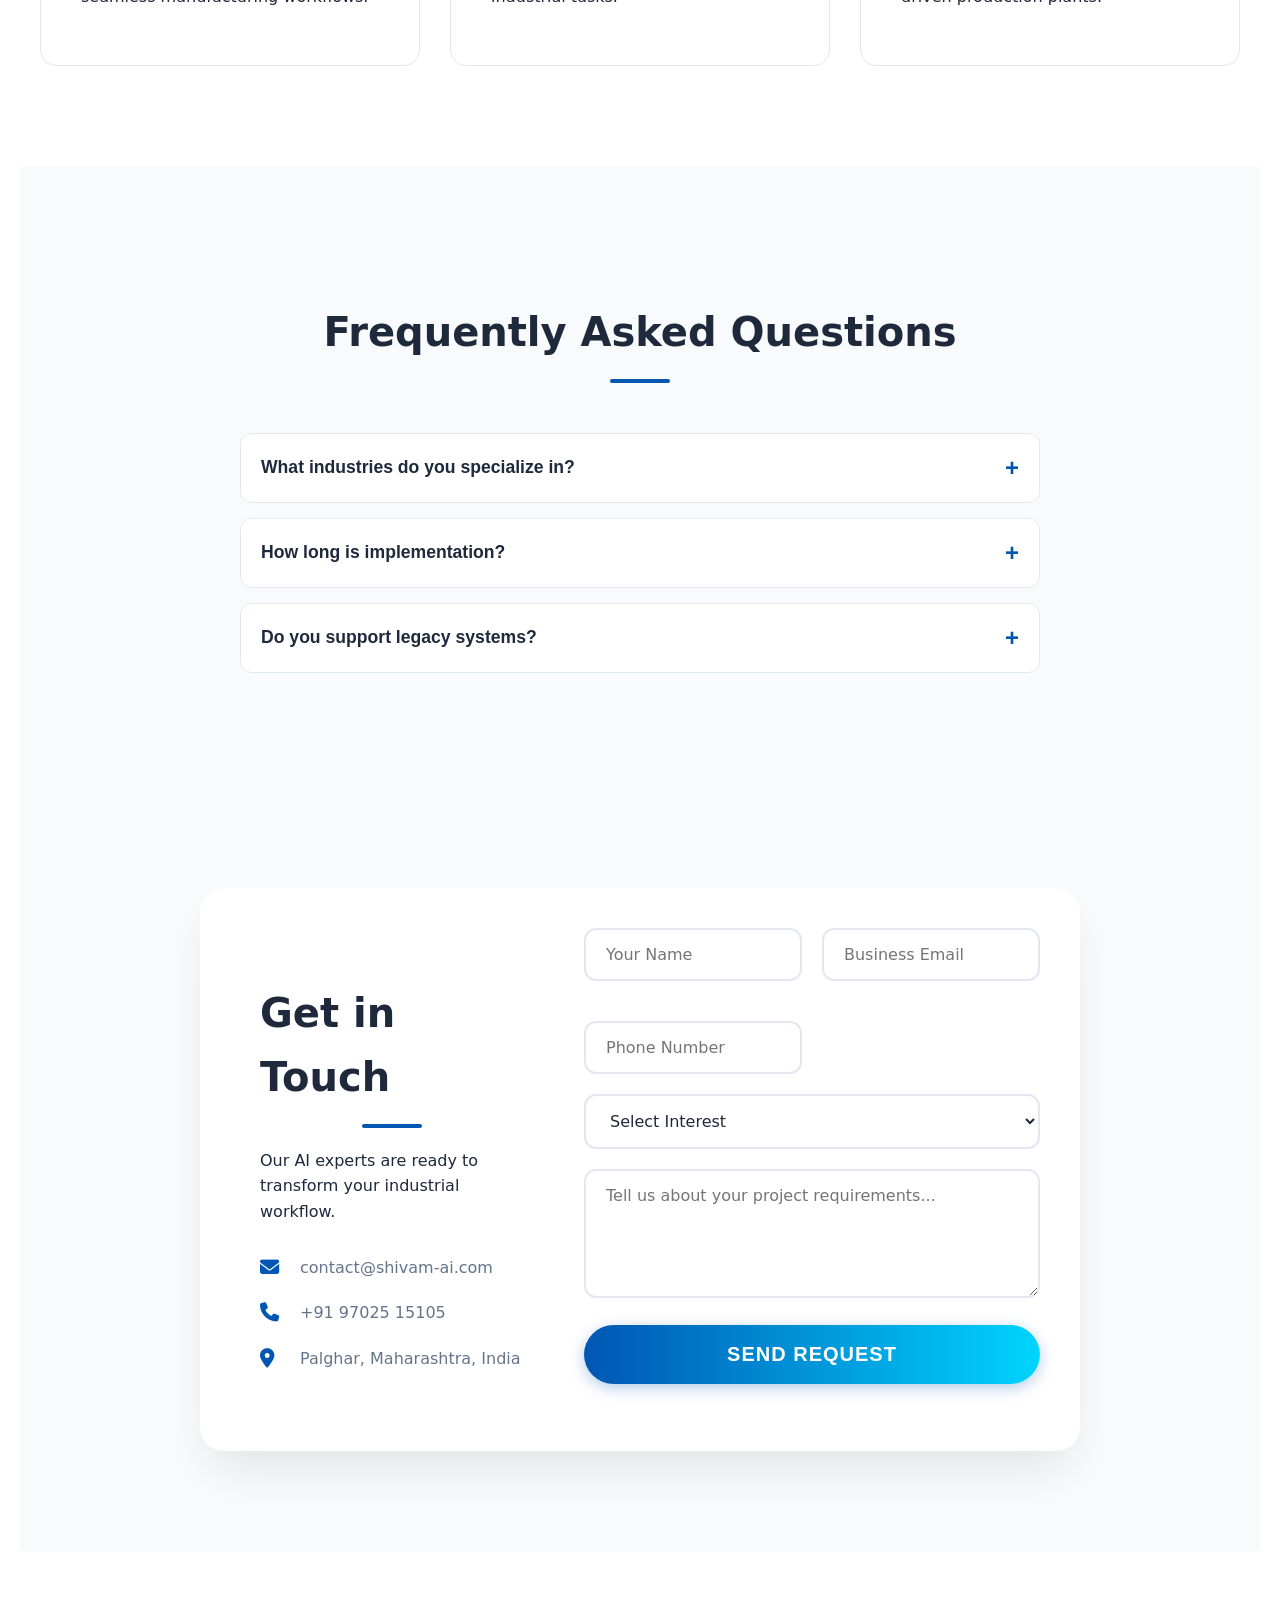
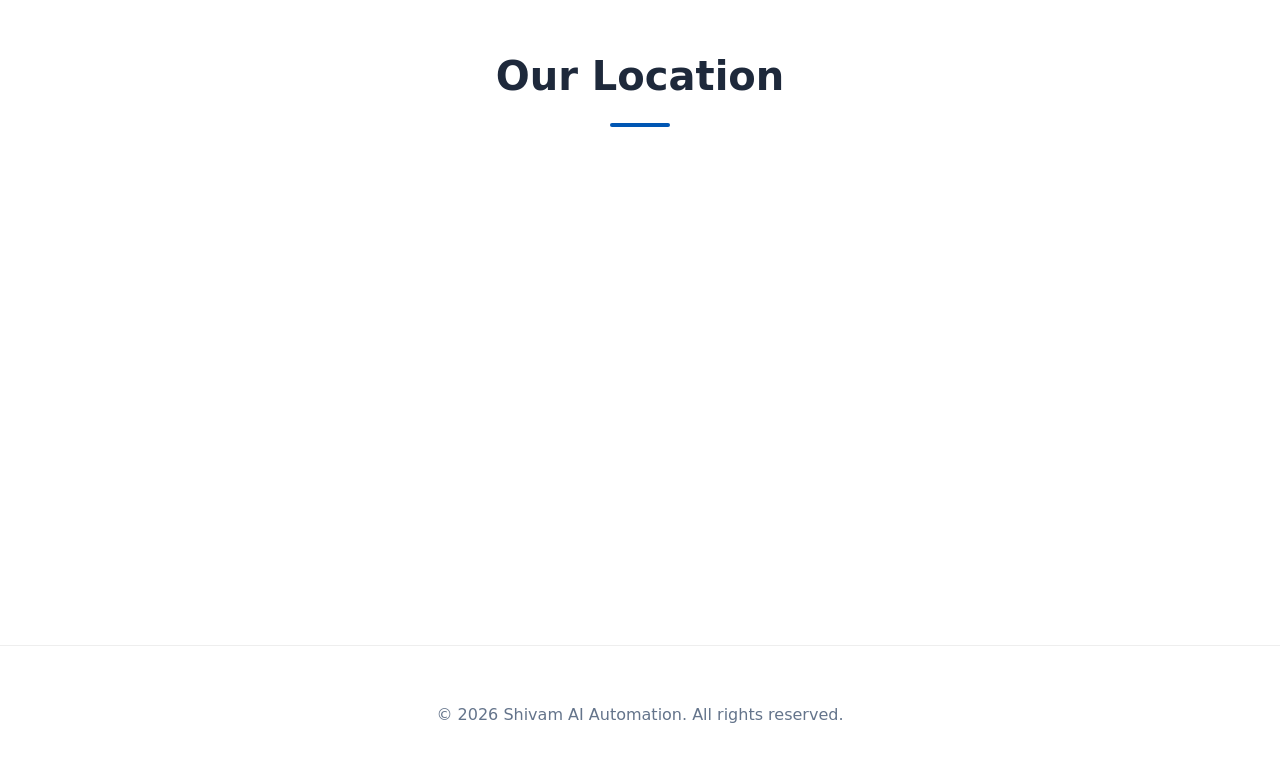
==== commit d62fe0e9: "Professional updates: Updated UI, JS logic, and added backend integration" ====
--- a/index.html
+++ b/index.html
@@ -5,10 +5,12 @@
     <meta charset="UTF-8">
     <meta name="viewport" content="width=device-width, initial-scale=1.0">
     <title>Shivam AI Automation - Next-Gen Industrial Solutions</title>
-    <meta name="description" content="Shivam AI Automation delivers next-generation PLC programming, robotic automation, and smart factory integration solutions powered by AI.">
+    <meta name="description"
+        content="Shivam AI Automation delivers next-generation PLC programming, robotic automation, and smart factory integration solutions powered by AI.">
 
     <!-- Font Awesome Icons -->
-    <link rel="stylesheet" href="https://cdnjs.cloudflare.com/ajax/libs/font-awesome/6.5.0/css/all.min.css" crossorigin="anonymous">
+    <link rel="stylesheet" href="https://cdnjs.cloudflare.com/ajax/libs/font-awesome/6.5.0/css/all.min.css"
+        crossorigin="anonymous">
 
     <!-- Main Stylesheet -->
     <link rel="stylesheet" href="css/style.css">
@@ -21,19 +23,23 @@
         <div class="brand">
             <div class="advanced-logo" style="position:relative; width:60px; height:60px; margin-right:15px;">
                 <svg viewBox="0 0 100 100" style="width:100%; height:100%;">
-                    <circle cx="50" cy="50" r="45" fill="none" stroke="var(--primary-blue)" stroke-width="2" stroke-dasharray="10 5" opacity="0.5">
-                        <animateTransform attributeName="transform" type="rotate" from="0 50 50" to="360 50 50" dur="10s" repeatCount="indefinite"/>
+                    <circle cx="50" cy="50" r="45" fill="none" stroke="var(--primary-blue)" stroke-width="2"
+                        stroke-dasharray="10 5" opacity="0.5">
+                        <animateTransform attributeName="transform" type="rotate" from="0 50 50" to="360 50 50"
+                            dur="10s" repeatCount="indefinite" />
                     </circle>
-                    <path d="M50 25 L71.65 37.5 L71.65 62.5 L50 75 L28.35 62.5 L28.35 37.5 Z" fill="none" stroke="var(--secondary-blue)" stroke-width="3">
-                        <animate attributeName="stroke-dasharray" values="0,200;200,0" dur="3s" repeatCount="indefinite"/>
+                    <path d="M50 25 L71.65 37.5 L71.65 62.5 L50 75 L28.35 62.5 L28.35 37.5 Z" fill="none"
+                        stroke="var(--secondary-blue)" stroke-width="3">
+                        <animate attributeName="stroke-dasharray" values="0,200;200,0" dur="3s"
+                            repeatCount="indefinite" />
                     </path>
                     <circle cx="50" cy="50" r="12" fill="var(--primary-blue)">
-                        <animate attributeName="r" values="10;14;10" dur="2s" repeatCount="indefinite"/>
-                        <animate attributeName="fill-opacity" values="1;0.6;1" dur="2s" repeatCount="indefinite"/>
+                        <animate attributeName="r" values="10;14;10" dur="2s" repeatCount="indefinite" />
+                        <animate attributeName="fill-opacity" values="1;0.6;1" dur="2s" repeatCount="indefinite" />
                     </circle>
                     <circle cx="50" cy="50" r="2" fill="var(--secondary-blue)">
-                        <animate attributeName="cx" values="50;85;50" dur="1.5s" repeatCount="indefinite"/>
-                        <animate attributeName="opacity" values="0;1;0" dur="1.5s" repeatCount="indefinite"/>
+                        <animate attributeName="cx" values="50;85;50" dur="1.5s" repeatCount="indefinite" />
+                        <animate attributeName="opacity" values="0;1;0" dur="1.5s" repeatCount="indefinite" />
                     </circle>
                 </svg>
             </div>
@@ -61,7 +67,9 @@
     <!-- ── Hero Section ── -->
     <header class="hero" id="hero">
         <video class="hero-video" autoplay muted loop playsinline>
-            <source src="https://assets.mixkit.co/videos/preview/mixkit-circuit-board-interface-animation-1144-large.mp4" type="video/mp4">
+            <source
+                src="https://assets.mixkit.co/videos/preview/mixkit-circuit-board-interface-animation-1144-large.mp4"
+                type="video/mp4">
         </video>
         <div class="hero-overlay"></div>
         <h1>Advanced Industrial Automation Solutions</h1>
@@ -108,7 +116,8 @@
                     <span>What industries do you specialize in?</span>
                     <span style="color:var(--primary-blue); font-size:1.5rem;">+</span>
                 </button>
-                <div class="faq-content">Shivam Automation specializes in manufacturing, supply chain, and warehouse logistics.</div>
+                <div class="faq-content">Shivam Automation specializes in manufacturing, supply chain, and warehouse
+                    logistics.</div>
             </div>
 
             <div class="faq-item">
@@ -154,8 +163,10 @@
                 <form id="contactForm">
                     <div class="form-grid">
                         <input type="text" id="name" name="name" autocomplete="name" placeholder="Your Name" required>
-                        <input type="email" id="email" name="email" autocomplete="email" placeholder="Business Email" required>
-                        <input type="tel" id="phone" name="phone" autocomplete="tel" placeholder="Phone Number" required>
+                        <input type="email" id="email" name="email" autocomplete="email" placeholder="Business Email"
+                            required>
+                        <input type="tel" id="phone" name="phone" autocomplete="tel" placeholder="Phone Number"
+                            required>
                     </div>
                     <select id="interest" name="interest" required>
                         <option value="">Select Interest</option>
@@ -164,7 +175,8 @@
                         <option>AI Vision Systems</option>
                         <option>Smart Factory / IoT</option>
                     </select>
-                    <textarea id="message" name="message" placeholder="Tell us about your project requirements..." rows="5" required></textarea>
+                    <textarea id="message" name="message" placeholder="Tell us about your project requirements..."
+                        rows="5" required></textarea>
                     <button type="submit" class="btn-cta" style="width:100%">Send Request</button>
                 </form>
             </div>
@@ -174,8 +186,8 @@
     <!-- ── Location Section ── -->
     <section id="location" style="max-width:100%; padding:60px 40px;">
         <h2>Our Location</h2>
-        <iframe src="https://www.google.com/maps?q=palghar&output=embed"
-            width="100%" height="400" style="border:0; border-radius:12px;" loading="lazy">
+        <iframe src="https://www.google.com/maps?q=palghar&output=embed" width="100%" height="400"
+            style="border:0; border-radius:12px;" loading="lazy">
         </iframe>
     </section>
 
@@ -197,7 +209,8 @@
     </button>
 
     <!-- ── AI Chat Widget ── -->
-    <div id="ai-chat-container" style="position:fixed; bottom:170px; right:30px; z-index:9997; font-family:'Inter', sans-serif;">
+    <div id="ai-chat-container"
+        style="position:fixed; bottom:170px; right:30px; z-index:9997; font-family:'Inter', sans-serif;">
         <button id="ai-chat-toggle" onclick="toggleChat()"
             style="width:60px; height:60px; border-radius:50%; background:linear-gradient(135deg, var(--primary-blue), #00d4ff); color:white; border:none; cursor:pointer; box-shadow:0 4px 20px rgba(0,86,179,0.4); display:flex; align-items:center; justify-content:center; font-size:24px; transition:transform 0.2s, box-shadow 0.2s;"
             title="Chat with AI">
@@ -207,9 +220,11 @@
         <div id="ai-chat-window"
             style="display:none; position:absolute; bottom:80px; right:0; width:360px; height:520px; background:var(--card-bg); border:1px solid var(--card-border); border-radius:20px; box-shadow:0 20px 60px rgba(0,0,0,0.3); flex-direction:column; overflow:hidden;">
 
-            <div style="background:linear-gradient(135deg, var(--primary-blue), #00d4ff); color:white; padding:18px 20px; display:flex; align-items:center; gap:12px; justify-content:space-between;">
+            <div
+                style="background:linear-gradient(135deg, var(--primary-blue), #00d4ff); color:white; padding:18px 20px; display:flex; align-items:center; gap:12px; justify-content:space-between;">
                 <div style="display:flex; align-items:center; gap:12px;">
-                    <div style="width:38px; height:38px; background:rgba(255,255,255,0.2); border-radius:50%; display:flex; align-items:center; justify-content:center;">
+                    <div
+                        style="width:38px; height:38px; background:rgba(255,255,255,0.2); border-radius:50%; display:flex; align-items:center; justify-content:center;">
                         <i class="fas fa-robot"></i>
                     </div>
                     <div>
@@ -231,7 +246,8 @@
                 </div>
             </div>
 
-            <div style="padding:12px 15px; border-top:1px solid var(--card-border); background:var(--card-bg); display:flex; gap:10px; align-items:center;">
+            <div
+                style="padding:12px 15px; border-top:1px solid var(--card-border); background:var(--card-bg); display:flex; gap:10px; align-items:center;">
                 <input type="text" id="ai-chat-input" placeholder="Ask me anything..."
                     style="flex:1; margin-bottom:0 !important; padding:10px 16px !important; border-radius:25px !important; font-size:0.88rem !important;">
                 <button id="ai-chat-send"
@@ -244,7 +260,8 @@
 
     <!-- ── AI Core Dashboard Overlay ── -->
     <div id="dashboard" style="display:none;">
-        <div style="display:flex; justify-content:space-between; align-items:center; border-bottom:1px solid var(--card-border); padding-bottom:20px;">
+        <div
+            style="display:flex; justify-content:space-between; align-items:center; border-bottom:1px solid var(--card-border); padding-bottom:20px;">
             <h1 style="color:var(--secondary-blue); margin:0; letter-spacing:2px;">SHIVAM AI CORE</h1>
             <button onclick="toggleDashboard(false)"
                 style="background:none; border:1px solid var(--text-main); color:var(--text-main); padding:10px 20px; border-radius:30px; cursor:pointer; font-weight:bold;">
@@ -255,31 +272,42 @@
         <div style="padding:60px 0; max-width:1200px; margin:0 auto;">
             <div class="grid">
                 <div class="card">
-                    <div style="color:var(--text-muted); font-size:0.8rem; text-transform:uppercase; margin-bottom:10px;">NEURAL POWER</div>
+                    <div
+                        style="color:var(--text-muted); font-size:0.8rem; text-transform:uppercase; margin-bottom:10px;">
+                        NEURAL POWER</div>
                     <div style="font-size:2.5rem; font-weight:bold; color:var(--secondary-blue)">4.2 PetaFLOPS</div>
                 </div>
                 <div class="card">
-                    <div style="color:var(--text-muted); font-size:0.8rem; text-transform:uppercase; margin-bottom:10px;">ACTIVE NODES</div>
+                    <div
+                        style="color:var(--text-muted); font-size:0.8rem; text-transform:uppercase; margin-bottom:10px;">
+                        ACTIVE NODES</div>
                     <div style="font-size:2.5rem; font-weight:bold; color:var(--secondary-blue)">1,284</div>
                 </div>
                 <div class="card">
-                    <div style="color:var(--text-muted); font-size:0.8rem; text-transform:uppercase; margin-bottom:10px;">LATENCY</div>
+                    <div
+                        style="color:var(--text-muted); font-size:0.8rem; text-transform:uppercase; margin-bottom:10px;">
+                        LATENCY</div>
                     <div style="font-size:2.5rem; font-weight:bold; color:var(--secondary-blue)">2.4ms</div>
                 </div>
             </div>
 
-            <h2 style="text-align:left; margin-top:80px; color:var(--text-main); text-transform:uppercase; letter-spacing:1px;">Model Status Registry</h2>
+            <h2
+                style="text-align:left; margin-top:80px; color:var(--text-main); text-transform:uppercase; letter-spacing:1px;">
+                Model Status Registry</h2>
             <div class="grid" style="margin-top:30px;">
                 <div class="card" style="padding:0; overflow:hidden;">
-                    <img src="images/vision-transformer.jpg" alt="Vision Transformer" style="width:100%; height:180px; object-fit:cover;">
+                    <img src="images/vision-transformer.jpg" alt="Vision Transformer"
+                        style="width:100%; height:180px; object-fit:cover;">
                     <div style="padding:25px;">
                         <span style="color:var(--secondary-blue); font-size:0.8rem; font-weight:bold;">VISION</span>
                         <h3 style="margin:10px 0;">Vision Transformer</h3>
-                        <p style="color:var(--text-muted); font-size:0.9rem;">Sub-millimeter defect detection active on Line 4.</p>
+                        <p style="color:var(--text-muted); font-size:0.9rem;">Sub-millimeter defect detection active on
+                            Line 4.</p>
                     </div>
                 </div>
                 <div class="card" style="padding:0; overflow:hidden;">
-                    <img src="images/kinematic-sync.jpg" alt="Kinematic Sync" style="width:100%; height:180px; object-fit:cover;">
+                    <img src="images/kinematic-sync.jpg" alt="Kinematic Sync"
+                        style="width:100%; height:180px; object-fit:cover;">
                     <div style="padding:25px;">
                         <span style="color:#a78bfa; font-size:0.8rem; font-weight:bold;">ROBOTICS</span>
                         <h3 style="margin:10px 0;">Kinematic Sync</h3>
@@ -294,4 +322,5 @@
     <script src="js/app.js"></script>
 
 </body>
+
 </html>
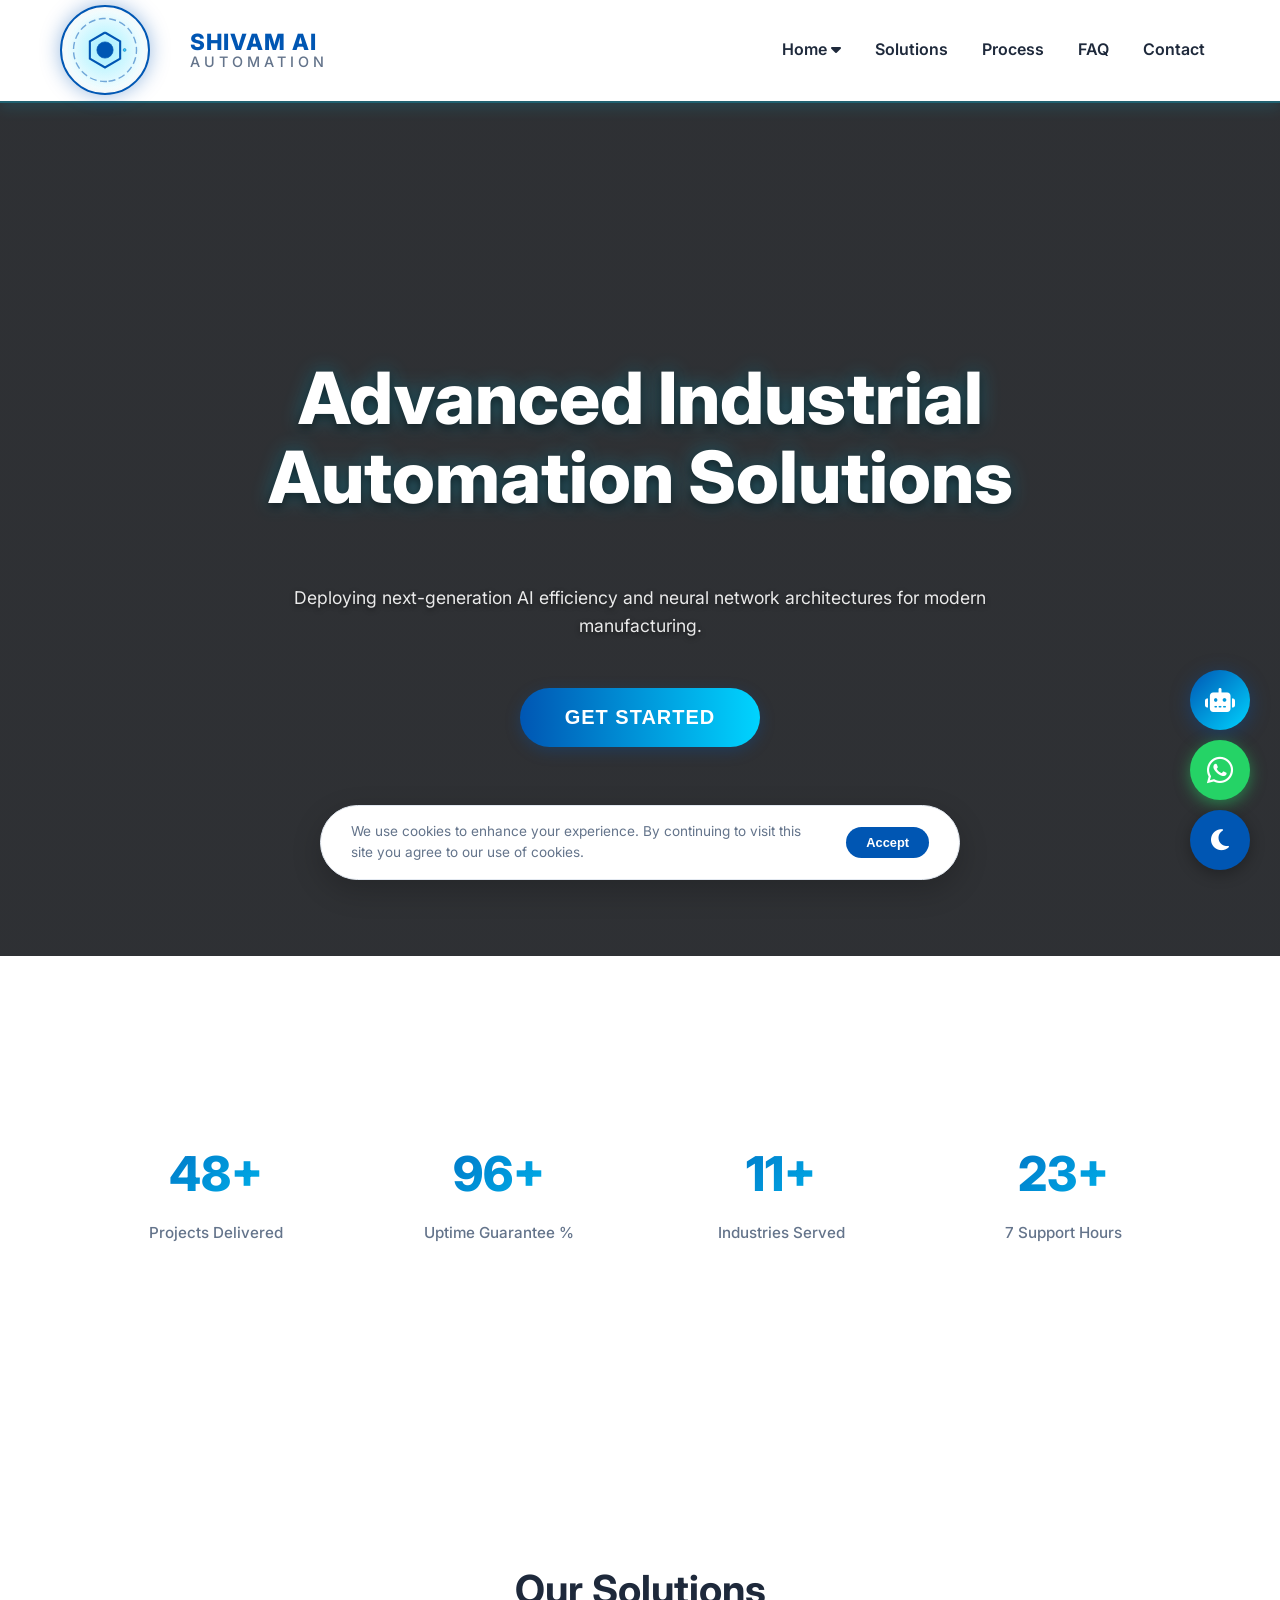
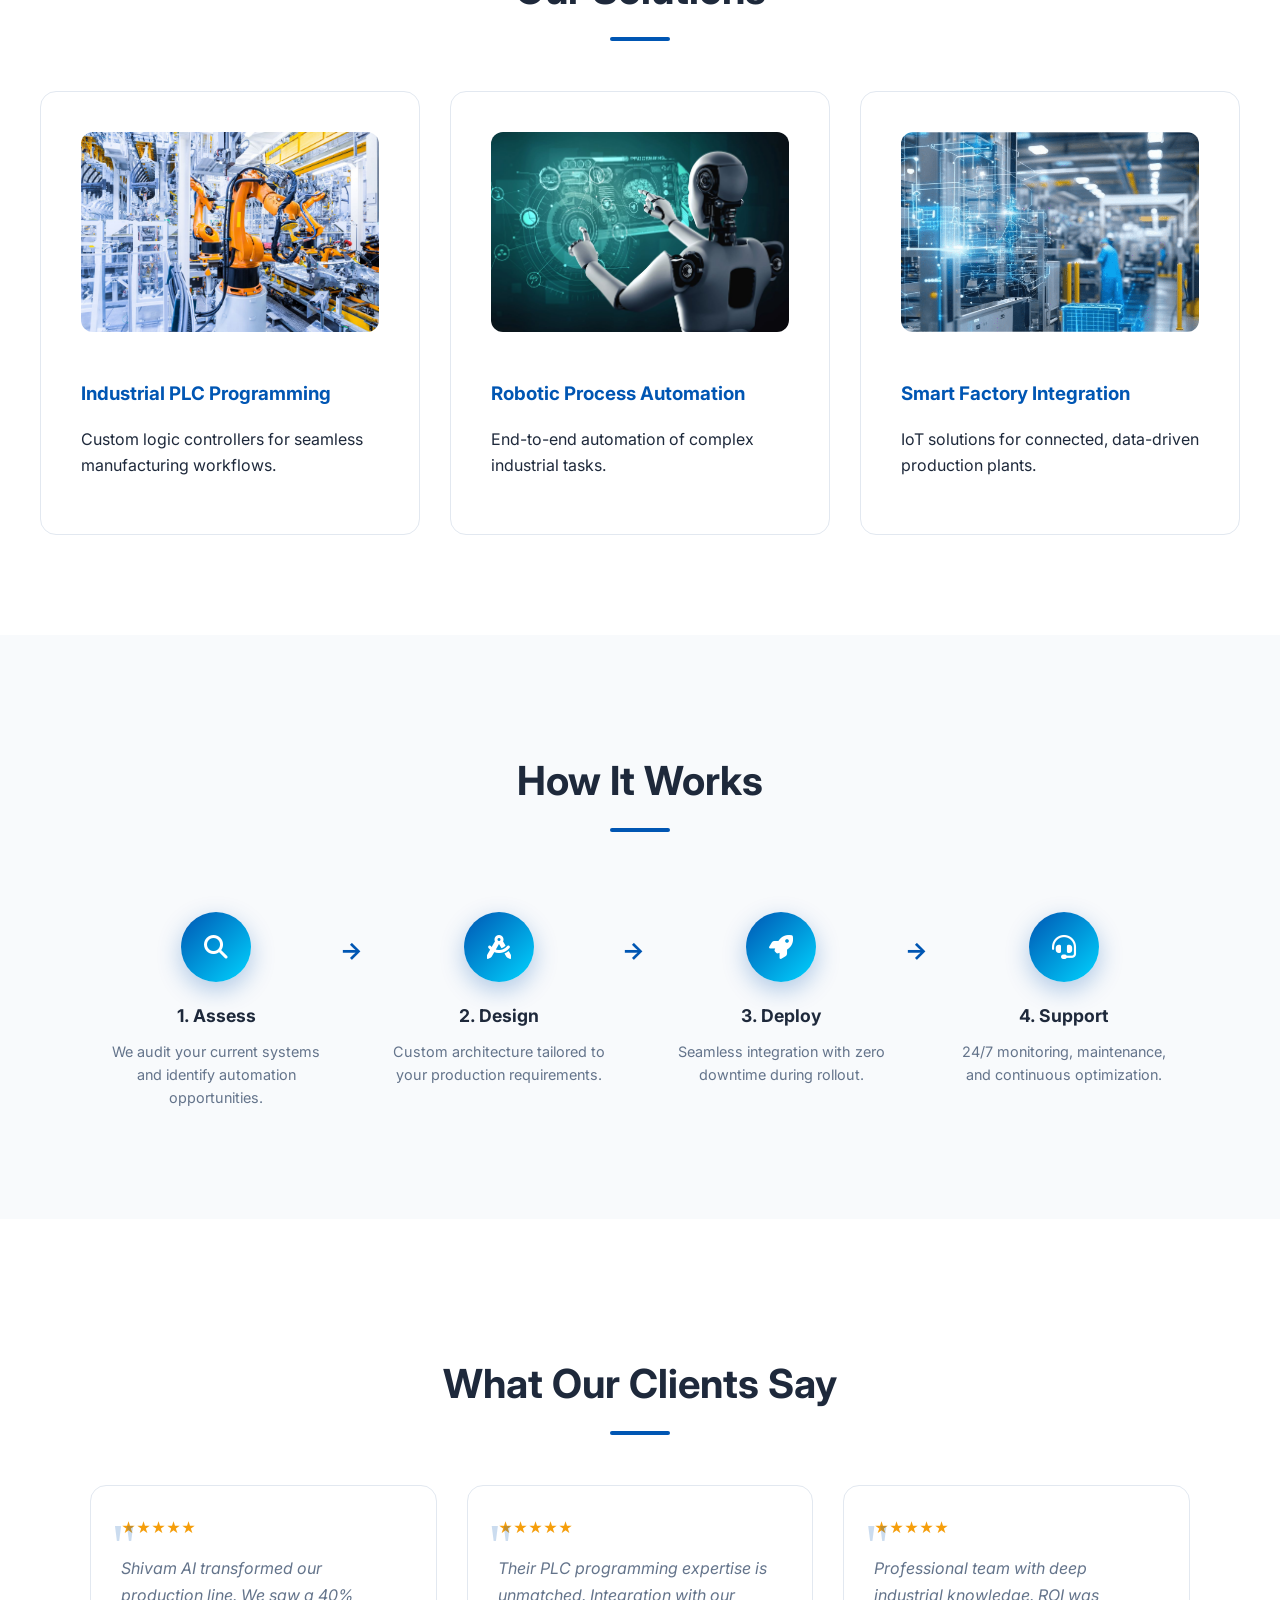
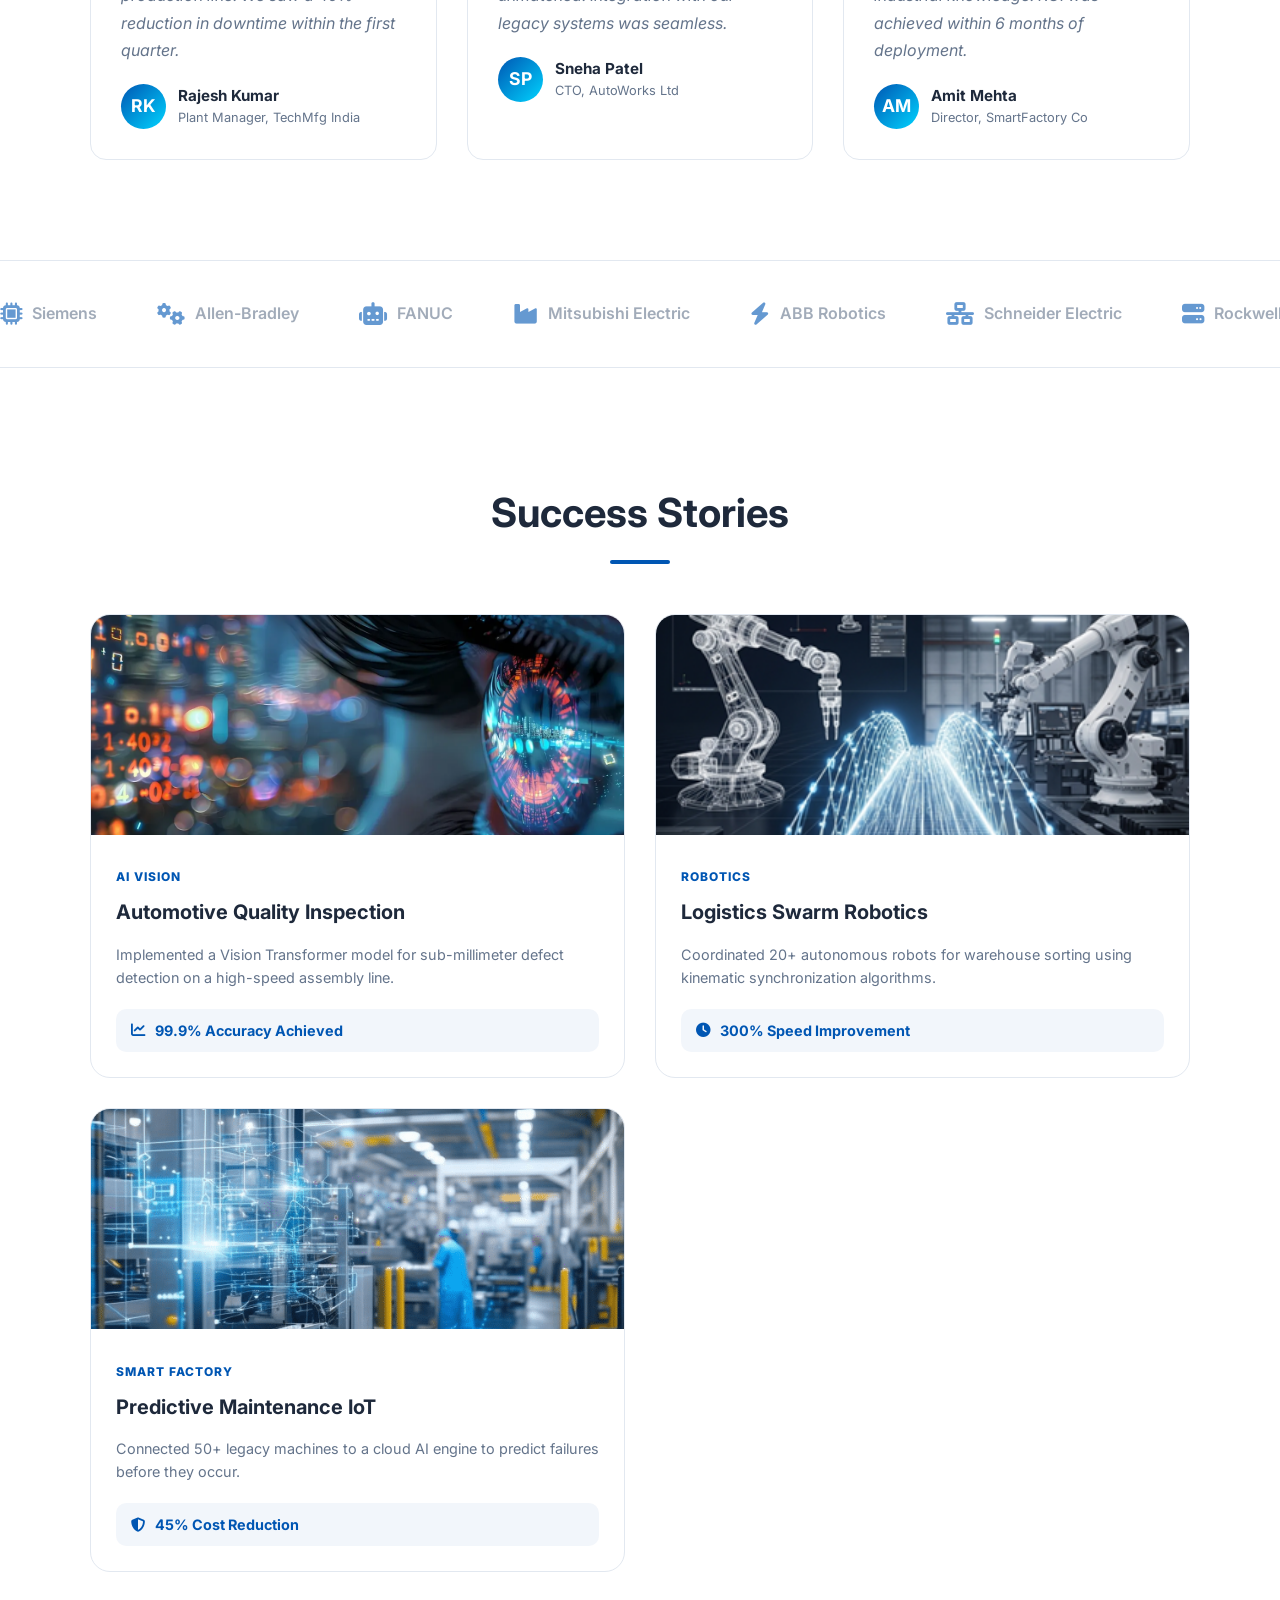
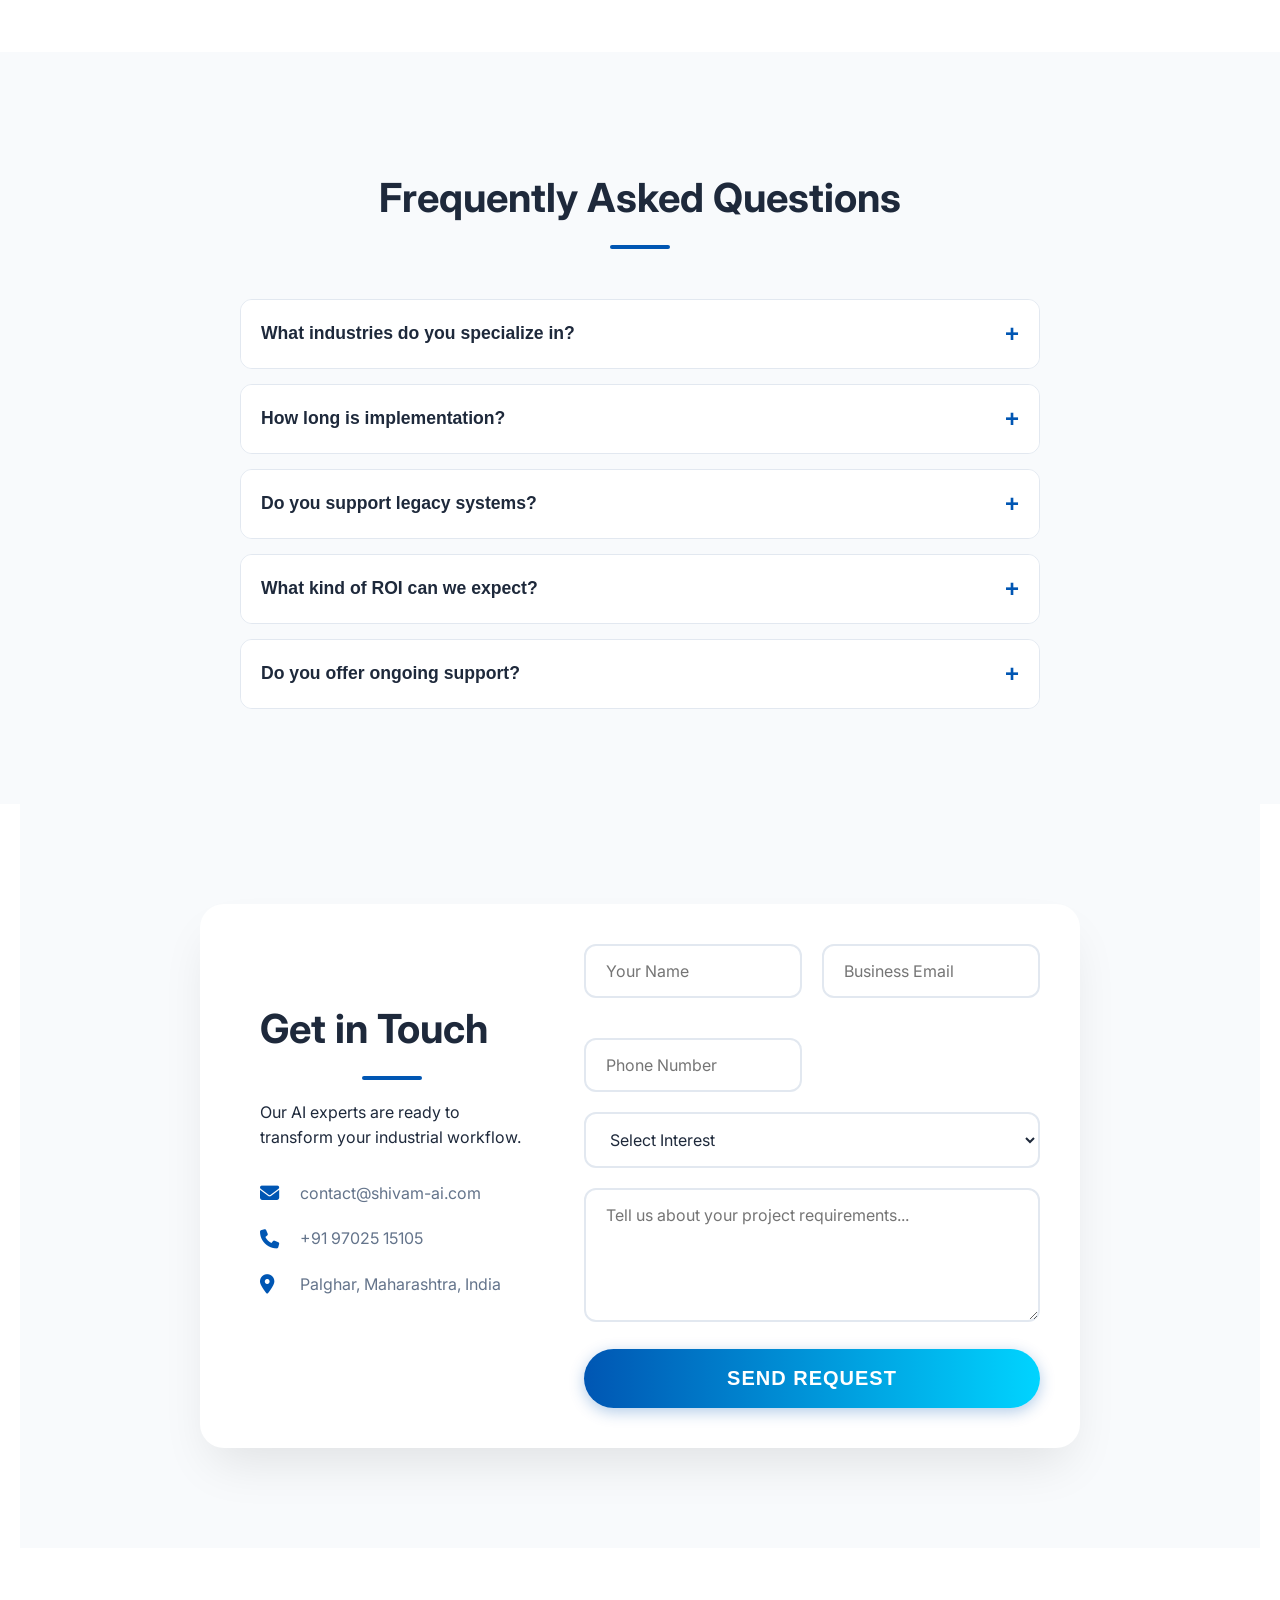
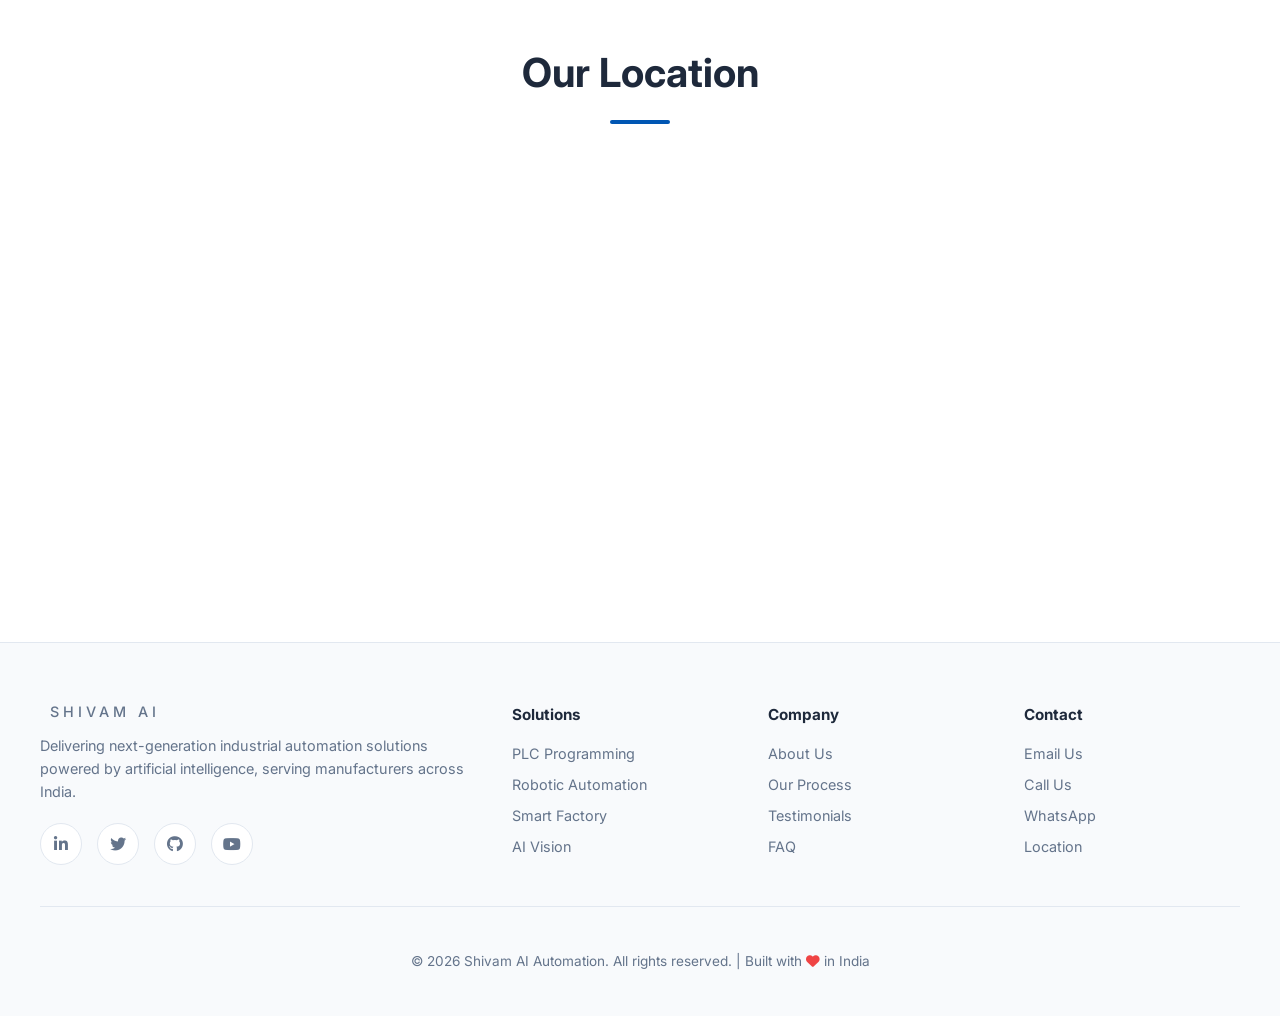
==== commit a40b4def: "Final Professional Upgrades: Case Studies, Testimonials, Scroll Animations, Mobile Menu, and Perform" ====
--- a/index.html
+++ b/index.html
@@ -7,6 +7,13 @@
     <title>Shivam AI Automation - Next-Gen Industrial Solutions</title>
     <meta name="description"
         content="Shivam AI Automation delivers next-generation PLC programming, robotic automation, and smart factory integration solutions powered by AI.">
+    <meta name="robots" content="index, follow">
+    <meta property="og:title" content="Shivam AI Automation - Next-Gen Industrial Solutions">
+    <meta property="og:description" content="Advanced PLC programming, robotic automation, and smart factory integration powered by AI.">
+    <meta property="og:type" content="website">
+    <link rel="preconnect" href="https://fonts.googleapis.com">
+    <link rel="preconnect" href="https://fonts.gstatic.com" crossorigin>
+    <link href="https://fonts.googleapis.com/css2?family=Inter:wght@400;500;600;700;800&display=swap" rel="stylesheet">
 
     <!-- Font Awesome Icons -->
     <link rel="stylesheet" href="https://cdnjs.cloudflare.com/ajax/libs/font-awesome/6.5.0/css/all.min.css"
@@ -17,6 +24,11 @@
 </head>
 
 <body>
+
+    <!-- ── Page Loader ── -->
+    <div class="page-loader" id="pageLoader">
+        <div class="loader-spinner"></div>
+    </div>
 
     <!-- ── Navigation ── -->
     <nav>
@@ -49,7 +61,11 @@
             </span>
         </div>
 
-        <div class="nav-links">
+        <button class="hamburger" id="hamburgerBtn" aria-label="Toggle menu">
+            <span></span><span></span><span></span>
+        </button>
+
+        <div class="nav-links" id="navLinks">
             <div class="dropdown">
                 <a href="#" class="dropbtn">Home <i class="fa fa-caret-down"></i></a>
                 <div class="dropdown-content">
@@ -59,6 +75,7 @@
                 </div>
             </div>
             <a href="#solutions">Solutions</a>
+            <a href="#process">Process</a>
             <a href="#faq">FAQ</a>
             <a href="#contact">Contact</a>
         </div>
@@ -77,65 +94,222 @@
         <button class="btn-cta" onclick="toggleDashboard(true)">Get Started</button>
     </header>
 
+    <!-- ── Stats Strip ── -->
+    <section id="stats" style="max-width:100%;">
+        <div class="stats-strip reveal">
+            <div class="stat-item">
+                <div class="stat-number" data-target="50">0</div>
+                <div class="stat-label">Projects Delivered</div>
+            </div>
+            <div class="stat-item">
+                <div class="stat-number" data-target="99">0</div>
+                <div class="stat-label">Uptime Guarantee %</div>
+            </div>
+            <div class="stat-item">
+                <div class="stat-number" data-target="12">0</div>
+                <div class="stat-label">Industries Served</div>
+            </div>
+            <div class="stat-item">
+                <div class="stat-number" data-target="24">0</div>
+                <div class="stat-label">7 Support Hours</div>
+            </div>
+        </div>
+    </section>
+
     <!-- ── Solutions Section ── -->
     <section id="solutions">
         <h2>Our Solutions</h2>
         <div class="grid">
-
-            <div class="card">
+            <div class="card reveal">
                 <img src="images/industrial1.jpg" alt="Industrial PLC Programming"
                     style="width:100%; height:200px; object-fit:cover; border-radius:12px; margin-bottom:20px;">
                 <h3 style="color:var(--primary-blue)">Industrial PLC Programming</h3>
                 <p>Custom logic controllers for seamless manufacturing workflows.</p>
             </div>
-
-            <div class="card">
+            <div class="card reveal">
                 <img src="images/industrial2.jpg" alt="Robotic Process Automation"
                     style="width:100%; height:200px; object-fit:cover; border-radius:12px; margin-bottom:20px;">
                 <h3 style="color:var(--primary-blue)">Robotic Process Automation</h3>
                 <p>End-to-end automation of complex industrial tasks.</p>
             </div>
-
-            <div class="card">
+            <div class="card reveal">
                 <img src="images/industrial3.jpg" alt="Smart Factory Integration"
                     style="width:100%; height:200px; object-fit:cover; border-radius:12px; margin-bottom:20px;">
                 <h3 style="color:var(--primary-blue)">Smart Factory Integration</h3>
                 <p>IoT solutions for connected, data-driven production plants.</p>
             </div>
-
+        </div>
+    </section>
+
+    <!-- ── How It Works ── -->
+    <section id="process" style="background:var(--section-alt); max-width:100%; padding:80px 20px;">
+        <h2>How It Works</h2>
+        <div class="process-grid reveal">
+            <div class="process-step">
+                <div class="process-icon"><i class="fas fa-search"></i></div>
+                <h4>1. Assess</h4>
+                <p>We audit your current systems and identify automation opportunities.</p>
+            </div>
+            <div class="process-step">
+                <div class="process-icon"><i class="fas fa-drafting-compass"></i></div>
+                <h4>2. Design</h4>
+                <p>Custom architecture tailored to your production requirements.</p>
+            </div>
+            <div class="process-step">
+                <div class="process-icon"><i class="fas fa-rocket"></i></div>
+                <h4>3. Deploy</h4>
+                <p>Seamless integration with zero downtime during rollout.</p>
+            </div>
+            <div class="process-step">
+                <div class="process-icon"><i class="fas fa-headset"></i></div>
+                <h4>4. Support</h4>
+                <p>24/7 monitoring, maintenance, and continuous optimization.</p>
+            </div>
+        </div>
+    </section>
+
+    <!-- ── Testimonials ── -->
+    <section id="testimonials">
+        <h2>What Our Clients Say</h2>
+        <div class="testimonials-grid reveal">
+            <div class="testimonial-card">
+                <div class="stars">★★★★★</div>
+                <p class="testimonial-text">Shivam AI transformed our production line. We saw a 40% reduction in downtime within the first quarter.</p>
+                <div class="testimonial-author">
+                    <div class="testimonial-avatar">RK</div>
+                    <div>
+                        <div class="testimonial-name">Rajesh Kumar</div>
+                        <div class="testimonial-role">Plant Manager, TechMfg India</div>
+                    </div>
+                </div>
+            </div>
+            <div class="testimonial-card">
+                <div class="stars">★★★★★</div>
+                <p class="testimonial-text">Their PLC programming expertise is unmatched. Integration with our legacy systems was seamless.</p>
+                <div class="testimonial-author">
+                    <div class="testimonial-avatar">SP</div>
+                    <div>
+                        <div class="testimonial-name">Sneha Patel</div>
+                        <div class="testimonial-role">CTO, AutoWorks Ltd</div>
+                    </div>
+                </div>
+            </div>
+            <div class="testimonial-card">
+                <div class="stars">★★★★★</div>
+                <p class="testimonial-text">Professional team with deep industrial knowledge. ROI was achieved within 6 months of deployment.</p>
+                <div class="testimonial-author">
+                    <div class="testimonial-avatar">AM</div>
+                    <div>
+                        <div class="testimonial-name">Amit Mehta</div>
+                        <div class="testimonial-role">Director, SmartFactory Co</div>
+                    </div>
+                </div>
+            </div>
+        </div>
+    </section>
+
+    <!-- ── Tech Partners Strip ── -->
+    <div class="tech-strip">
+        <div class="tech-scroll">
+            <div class="tech-item"><i class="fas fa-microchip"></i> Siemens</div>
+            <div class="tech-item"><i class="fas fa-cogs"></i> Allen-Bradley</div>
+            <div class="tech-item"><i class="fas fa-robot"></i> FANUC</div>
+            <div class="tech-item"><i class="fas fa-industry"></i> Mitsubishi Electric</div>
+            <div class="tech-item"><i class="fas fa-bolt"></i> ABB Robotics</div>
+            <div class="tech-item"><i class="fas fa-network-wired"></i> Schneider Electric</div>
+            <div class="tech-item"><i class="fas fa-server"></i> Rockwell Automation</div>
+            <div class="tech-item"><i class="fas fa-brain"></i> NVIDIA Jetson</div>
+            <!-- Duplicate for seamless scroll -->
+            <div class="tech-item"><i class="fas fa-microchip"></i> Siemens</div>
+            <div class="tech-item"><i class="fas fa-cogs"></i> Allen-Bradley</div>
+            <div class="tech-item"><i class="fas fa-robot"></i> FANUC</div>
+            <div class="tech-item"><i class="fas fa-industry"></i> Mitsubishi Electric</div>
+            <div class="tech-item"><i class="fas fa-bolt"></i> ABB Robotics</div>
+            <div class="tech-item"><i class="fas fa-network-wired"></i> Schneider Electric</div>
+            <div class="tech-item"><i class="fas fa-server"></i> Rockwell Automation</div>
+            <div class="tech-item"><i class="fas fa-brain"></i> NVIDIA Jetson</div>
+        </div>
+    </div>
+
+    <!-- ── Case Studies ── -->
+    <section id="case-studies" style="background:var(--bg-color); max-width:100%; padding:80px 20px;">
+        <h2>Success Stories</h2>
+        <div class="case-studies-grid reveal">
+            <div class="case-card">
+                <img src="images/vision-transformer.jpg" alt="Automotive Quality Inspection" class="case-img">
+                <div class="case-content">
+                    <span class="case-tag">AI Vision</span>
+                    <h3>Automotive Quality Inspection</h3>
+                    <p>Implemented a Vision Transformer model for sub-millimeter defect detection on a high-speed assembly line.</p>
+                    <div class="case-metric">
+                        <i class="fas fa-chart-line"></i> 99.9% Accuracy Achieved
+                    </div>
+                </div>
+            </div>
+            <div class="case-card">
+                <img src="images/kinematic-sync.jpg" alt="Logistics Swarm Robotics" class="case-img">
+                <div class="case-content">
+                    <span class="case-tag">Robotics</span>
+                    <h3>Logistics Swarm Robotics</h3>
+                    <p>Coordinated 20+ autonomous robots for warehouse sorting using kinematic synchronization algorithms.</p>
+                    <div class="case-metric">
+                        <i class="fas fa-clock"></i> 300% Speed Improvement
+                    </div>
+                </div>
+            </div>
+            <div class="case-card">
+                <img src="images/industrial3.jpg" alt="Predictive Maintenance IoT" class="case-img">
+                <div class="case-content">
+                    <span class="case-tag">Smart Factory</span>
+                    <h3>Predictive Maintenance IoT</h3>
+                    <p>Connected 50+ legacy machines to a cloud AI engine to predict failures before they occur.</p>
+                    <div class="case-metric">
+                        <i class="fas fa-shield-alt"></i> 45% Cost Reduction
+                    </div>
+                </div>
+            </div>
         </div>
     </section>
 
     <!-- ── FAQ Section ── -->
-    <section id="faq" style="background:#f8fafc;">
+    <section id="faq" style="background:var(--section-alt); max-width:100%; padding:80px 20px;">
         <h2>Frequently Asked Questions</h2>
         <div style="max-width:800px; margin:0 auto;">
-
-            <div class="faq-item">
+            <div class="faq-item reveal">
                 <button class="faq-btn" onclick="toggleFaq(this)">
                     <span>What industries do you specialize in?</span>
                     <span style="color:var(--primary-blue); font-size:1.5rem;">+</span>
                 </button>
-                <div class="faq-content">Shivam Automation specializes in manufacturing, supply chain, and warehouse
-                    logistics.</div>
-            </div>
-
-            <div class="faq-item">
+                <div class="faq-content">Shivam Automation specializes in manufacturing, supply chain, and warehouse logistics.</div>
+            </div>
+            <div class="faq-item reveal">
                 <button class="faq-btn" onclick="toggleFaq(this)">
                     <span>How long is implementation?</span>
                     <span style="color:var(--primary-blue); font-size:1.5rem;">+</span>
                 </button>
                 <div class="faq-content">Implementation typically takes 4 to 12 weeks depending on complexity.</div>
             </div>
-
-            <div class="faq-item">
+            <div class="faq-item reveal">
                 <button class="faq-btn" onclick="toggleFaq(this)">
                     <span>Do you support legacy systems?</span>
                     <span style="color:var(--primary-blue); font-size:1.5rem;">+</span>
                 </button>
                 <div class="faq-content">Yes, we bridge legacy PLCs with modern AI forecasting engines.</div>
             </div>
-
+            <div class="faq-item reveal">
+                <button class="faq-btn" onclick="toggleFaq(this)">
+                    <span>What kind of ROI can we expect?</span>
+                    <span style="color:var(--primary-blue); font-size:1.5rem;">+</span>
+                </button>
+                <div class="faq-content">Most clients see a 30-50% improvement in efficiency and achieve full ROI within 6-12 months of deployment.</div>
+            </div>
+            <div class="faq-item reveal">
+                <button class="faq-btn" onclick="toggleFaq(this)">
+                    <span>Do you offer ongoing support?</span>
+                    <span style="color:var(--primary-blue); font-size:1.5rem;">+</span>
+                </button>
+                <div class="faq-content">Yes, we provide 24/7 monitoring, preventive maintenance, and continuous optimization as part of our support packages.</div>
+            </div>
         </div>
     </section>
 
@@ -158,15 +332,12 @@
                     <span>Palghar, Maharashtra, India</span>
                 </div>
             </div>
-
             <div class="form-wrapper">
                 <form id="contactForm">
                     <div class="form-grid">
                         <input type="text" id="name" name="name" autocomplete="name" placeholder="Your Name" required>
-                        <input type="email" id="email" name="email" autocomplete="email" placeholder="Business Email"
-                            required>
-                        <input type="tel" id="phone" name="phone" autocomplete="tel" placeholder="Phone Number"
-                            required>
+                        <input type="email" id="email" name="email" autocomplete="email" placeholder="Business Email" required>
+                        <input type="tel" id="phone" name="phone" autocomplete="tel" placeholder="Phone Number" required>
                     </div>
                     <select id="interest" name="interest" required>
                         <option value="">Select Interest</option>
@@ -191,10 +362,52 @@
         </iframe>
     </section>
 
-    <!-- ── Footer ── -->
-    <footer style="padding:40px 20px; text-align:center; border-top:1px solid #eee;">
-        <p style="color:var(--text-muted);">© 2026 Shivam AI Automation. All rights reserved.</p>
+    <!-- ── Professional Footer ── -->
+    <footer class="footer-pro">
+        <div class="footer-grid">
+            <div class="footer-brand">
+                <span class="brand-text" style="display:inline-flex;">
+                    <span style="color:var(--primary-blue); font-weight:800; font-size:1.2rem;">SHIVAM AI</span>
+                </span>
+                <p>Delivering next-generation industrial automation solutions powered by artificial intelligence, serving manufacturers across India.</p>
+                <div class="footer-social">
+                    <a href="#" aria-label="LinkedIn"><i class="fab fa-linkedin-in"></i></a>
+                    <a href="#" aria-label="Twitter"><i class="fab fa-twitter"></i></a>
+                    <a href="#" aria-label="GitHub"><i class="fab fa-github"></i></a>
+                    <a href="#" aria-label="YouTube"><i class="fab fa-youtube"></i></a>
+                </div>
+            </div>
+            <div class="footer-col">
+                <h4>Solutions</h4>
+                <a href="#solutions">PLC Programming</a>
+                <a href="#solutions">Robotic Automation</a>
+                <a href="#solutions">Smart Factory</a>
+                <a href="#solutions">AI Vision</a>
+            </div>
+            <div class="footer-col">
+                <h4>Company</h4>
+                <a href="#hero">About Us</a>
+                <a href="#process">Our Process</a>
+                <a href="#testimonials">Testimonials</a>
+                <a href="#faq">FAQ</a>
+            </div>
+            <div class="footer-col">
+                <h4>Contact</h4>
+                <a href="mailto:contact@shivam-ai.com">Email Us</a>
+                <a href="tel:+919702515105">Call Us</a>
+                <a href="https://wa.me/919702515105">WhatsApp</a>
+                <a href="#location">Location</a>
+            </div>
+        </div>
+        <div class="footer-bottom">
+            <p>&copy; 2026 Shivam AI Automation. All rights reserved. | Built with <i class="fas fa-heart" style="color:#ef4444;"></i> in India</p>
+        </div>
     </footer>
+
+    <!-- ── Back to Top Button ── -->
+    <button class="back-to-top" id="backToTop" aria-label="Back to top">
+        <i class="fas fa-arrow-up"></i>
+    </button>
 
     <!-- ── Floating WhatsApp Button ── -->
     <a href="https://wa.me/919702515105" target="_blank" id="wa-float"
@@ -216,15 +429,11 @@
             title="Chat with AI">
             <i class="fas fa-robot"></i>
         </button>
-
         <div id="ai-chat-window"
             style="display:none; position:absolute; bottom:80px; right:0; width:360px; height:520px; background:var(--card-bg); border:1px solid var(--card-border); border-radius:20px; box-shadow:0 20px 60px rgba(0,0,0,0.3); flex-direction:column; overflow:hidden;">
-
-            <div
-                style="background:linear-gradient(135deg, var(--primary-blue), #00d4ff); color:white; padding:18px 20px; display:flex; align-items:center; gap:12px; justify-content:space-between;">
+            <div style="background:linear-gradient(135deg, var(--primary-blue), #00d4ff); color:white; padding:18px 20px; display:flex; align-items:center; gap:12px; justify-content:space-between;">
                 <div style="display:flex; align-items:center; gap:12px;">
-                    <div
-                        style="width:38px; height:38px; background:rgba(255,255,255,0.2); border-radius:50%; display:flex; align-items:center; justify-content:center;">
+                    <div style="width:38px; height:38px; background:rgba(255,255,255,0.2); border-radius:50%; display:flex; align-items:center; justify-content:center;">
                         <i class="fas fa-robot"></i>
                     </div>
                     <div>
@@ -237,7 +446,6 @@
                     <i class="fas fa-times"></i>
                 </button>
             </div>
-
             <div id="ai-chat-messages"
                 style="flex:1; padding:16px; overflow-y:auto; display:flex; flex-direction:column; gap:12px; background:var(--bg-color); height:370px;">
                 <div class="ai-msg">
@@ -245,9 +453,7 @@
                     <strong>PLC programming</strong>, <strong>robotics</strong>, or how to get in touch!
                 </div>
             </div>
-
-            <div
-                style="padding:12px 15px; border-top:1px solid var(--card-border); background:var(--card-bg); display:flex; gap:10px; align-items:center;">
+            <div style="padding:12px 15px; border-top:1px solid var(--card-border); background:var(--card-bg); display:flex; gap:10px; align-items:center;">
                 <input type="text" id="ai-chat-input" placeholder="Ask me anything..."
                     style="flex:1; margin-bottom:0 !important; padding:10px 16px !important; border-radius:25px !important; font-size:0.88rem !important;">
                 <button id="ai-chat-send"
@@ -260,39 +466,29 @@
 
     <!-- ── AI Core Dashboard Overlay ── -->
     <div id="dashboard" style="display:none;">
-        <div
-            style="display:flex; justify-content:space-between; align-items:center; border-bottom:1px solid var(--card-border); padding-bottom:20px;">
+        <div style="display:flex; justify-content:space-between; align-items:center; border-bottom:1px solid var(--card-border); padding-bottom:20px;">
             <h1 style="color:var(--secondary-blue); margin:0; letter-spacing:2px;">SHIVAM AI CORE</h1>
             <button onclick="toggleDashboard(false)"
                 style="background:none; border:1px solid var(--text-main); color:var(--text-main); padding:10px 20px; border-radius:30px; cursor:pointer; font-weight:bold;">
                 EXIT SESSION
             </button>
         </div>
-
         <div style="padding:60px 0; max-width:1200px; margin:0 auto;">
             <div class="grid">
                 <div class="card">
-                    <div
-                        style="color:var(--text-muted); font-size:0.8rem; text-transform:uppercase; margin-bottom:10px;">
-                        NEURAL POWER</div>
+                    <div style="color:var(--text-muted); font-size:0.8rem; text-transform:uppercase; margin-bottom:10px;">NEURAL POWER</div>
                     <div style="font-size:2.5rem; font-weight:bold; color:var(--secondary-blue)">4.2 PetaFLOPS</div>
                 </div>
                 <div class="card">
-                    <div
-                        style="color:var(--text-muted); font-size:0.8rem; text-transform:uppercase; margin-bottom:10px;">
-                        ACTIVE NODES</div>
+                    <div style="color:var(--text-muted); font-size:0.8rem; text-transform:uppercase; margin-bottom:10px;">ACTIVE NODES</div>
                     <div style="font-size:2.5rem; font-weight:bold; color:var(--secondary-blue)">1,284</div>
                 </div>
                 <div class="card">
-                    <div
-                        style="color:var(--text-muted); font-size:0.8rem; text-transform:uppercase; margin-bottom:10px;">
-                        LATENCY</div>
+                    <div style="color:var(--text-muted); font-size:0.8rem; text-transform:uppercase; margin-bottom:10px;">LATENCY</div>
                     <div style="font-size:2.5rem; font-weight:bold; color:var(--secondary-blue)">2.4ms</div>
                 </div>
             </div>
-
-            <h2
-                style="text-align:left; margin-top:80px; color:var(--text-main); text-transform:uppercase; letter-spacing:1px;">
+            <h2 style="text-align:left; margin-top:80px; color:var(--text-main); text-transform:uppercase; letter-spacing:1px;">
                 Model Status Registry</h2>
             <div class="grid" style="margin-top:30px;">
                 <div class="card" style="padding:0; overflow:hidden;">
@@ -301,8 +497,7 @@
                     <div style="padding:25px;">
                         <span style="color:var(--secondary-blue); font-size:0.8rem; font-weight:bold;">VISION</span>
                         <h3 style="margin:10px 0;">Vision Transformer</h3>
-                        <p style="color:var(--text-muted); font-size:0.9rem;">Sub-millimeter defect detection active on
-                            Line 4.</p>
+                        <p style="color:var(--text-muted); font-size:0.9rem;">Sub-millimeter defect detection active on Line 4.</p>
                     </div>
                 </div>
                 <div class="card" style="padding:0; overflow:hidden;">
@@ -318,6 +513,12 @@
         </div>
     </div>
 
+    <!-- ── Cookie Banner ── -->
+    <div class="cookie-banner" id="cookieBanner">
+        <p>We use cookies to enhance your experience. By continuing to visit this site you agree to our use of cookies.</p>
+        <button class="cookie-btn" onclick="acceptCookies()">Accept</button>
+    </div>
+
     <!-- ── Main JavaScript ── -->
     <script src="js/app.js"></script>
 
--- a/css/style.css
+++ b/css/style.css
@@ -239,9 +239,112 @@
 @keyframes pulseGlowHover { 0%, 100% { filter: drop-shadow(0 0 10px #ff00c1) drop-shadow(0 0 20px #9600ff); transform: scale(1.1) rotate(5deg); } 50% { filter: drop-shadow(0 0 25px #ff00c1) drop-shadow(0 0 45px #9600ff); transform: scale(1.15) rotate(5deg); } }
 @keyframes typingBounce { 0%, 80%, 100% { transform: translateY(0); } 40% { transform: translateY(-8px); } }
 
+/* ── Page Loader ── */
+.page-loader{position:fixed;top:0;left:0;width:100%;height:100%;background:#010409;display:flex;align-items:center;justify-content:center;z-index:99999;transition:opacity .6s,visibility .6s}
+.page-loader.hidden{opacity:0;visibility:hidden}
+.loader-spinner{width:60px;height:60px;border:4px solid rgba(0,212,255,.2);border-top-color:#00d4ff;border-radius:50%;animation:spin .8s linear infinite}
+@keyframes spin{to{transform:rotate(360deg)}}
+
+/* ── Scroll Animations ── */
+.reveal{opacity:0;transform:translateY(40px);transition:opacity .7s ease,transform .7s ease}
+.reveal.active{opacity:1;transform:translateY(0)}
+
+/* ── Stats Strip ── */
+.stats-strip{display:grid;grid-template-columns:repeat(4,1fr);gap:30px;max-width:1100px;margin:0 auto;padding:80px 20px}
+.stat-item{text-align:center}
+.stat-number{font-size:3rem;font-weight:800;background:linear-gradient(135deg,var(--primary-blue),#00d4ff);-webkit-background-clip:text;-webkit-text-fill-color:transparent;background-clip:text}
+.stat-label{color:var(--text-muted);font-size:.95rem;margin-top:8px;font-weight:500}
+
+/* ── Process Timeline ── */
+.process-grid{display:grid;grid-template-columns:repeat(4,1fr);gap:30px;max-width:1100px;margin:0 auto}
+.process-step{text-align:center;position:relative;padding:30px 20px}
+.process-icon{width:70px;height:70px;border-radius:50%;background:linear-gradient(135deg,var(--primary-blue),#00d4ff);display:flex;align-items:center;justify-content:center;margin:0 auto 20px;font-size:1.5rem;color:#fff;box-shadow:0 8px 25px rgba(0,86,179,.3)}
+.process-step h4{margin:0 0 10px;font-size:1.1rem}
+.process-step p{color:var(--text-muted);font-size:.9rem;margin:0}
+.process-step::after{content:'→';position:absolute;right:-20px;top:50px;font-size:1.5rem;color:var(--primary-blue);font-weight:bold}
+.process-step:last-child::after{display:none}
+
+/* ── Testimonials ── */
+.testimonials-grid{display:grid;grid-template-columns:repeat(auto-fit,minmax(300px,1fr));gap:30px;max-width:1100px;margin:0 auto}
+.testimonial-card{background:var(--card-bg);border:1px solid var(--card-border);border-radius:16px;padding:30px;position:relative}
+.testimonial-card::before{content:'"';font-size:4rem;color:var(--primary-blue);opacity:.2;position:absolute;top:10px;left:20px;font-family:Georgia,serif}
+.testimonial-text{font-style:italic;color:var(--text-muted);margin-bottom:20px;line-height:1.7;position:relative;z-index:1}
+.testimonial-author{display:flex;align-items:center;gap:12px}
+.testimonial-avatar{width:45px;height:45px;border-radius:50%;background:linear-gradient(135deg,var(--primary-blue),#00d4ff);display:flex;align-items:center;justify-content:center;color:#fff;font-weight:700;font-size:1.1rem}
+.testimonial-name{font-weight:700;font-size:.95rem}
+.testimonial-role{color:var(--text-muted);font-size:.8rem}
+.stars{color:#f59e0b;margin-bottom:15px;font-size:.9rem}
+
+/* ── Tech Strip ── */
+.tech-strip{overflow:hidden;padding:40px 0;border-top:1px solid var(--card-border);border-bottom:1px solid var(--card-border)}
+.tech-scroll{display:flex;gap:60px;animation:techScroll 20s linear infinite;width:max-content}
+.tech-item{display:flex;align-items:center;gap:10px;color:var(--text-muted);font-weight:600;font-size:1rem;white-space:nowrap;opacity:.6;transition:opacity .3s}
+.tech-item:hover{opacity:1}
+.tech-item i{font-size:1.4rem;color:var(--primary-blue)}
+@keyframes techScroll{0%{transform:translateX(0)}100%{transform:translateX(-50%)}}
+
+/* ── Hamburger ── */
+.hamburger{display:none;flex-direction:column;gap:5px;background:none;border:none;cursor:pointer;padding:10px;z-index:2001}
+.hamburger span{width:25px;height:3px;background:var(--text-main);border-radius:3px;transition:.3s}
+.hamburger.active span:nth-child(1){transform:rotate(45deg) translate(5px,6px)}
+.hamburger.active span:nth-child(2){opacity:0}
+.hamburger.active span:nth-child(3){transform:rotate(-45deg) translate(5px,-6px)}
+
+/* ── Back to Top ── */
+.back-to-top{position:fixed;bottom:30px;left:30px;width:50px;height:50px;border-radius:50%;background:var(--primary-blue);color:#fff;border:none;cursor:pointer;display:flex;align-items:center;justify-content:center;font-size:1.2rem;box-shadow:0 4px 15px rgba(0,0,0,.3);z-index:9998;opacity:0;visibility:hidden;transition:.3s;transform:translateY(20px)}
+.back-to-top.visible{opacity:1;visibility:visible;transform:translateY(0)}
+.back-to-top:hover{transform:translateY(-3px);box-shadow:0 6px 20px rgba(0,86,179,.5)}
+
+/* ── Active Nav ── */
+.nav-links a.active-link{color:var(--primary-blue) !important}
+.nav-links a.active-link::after{width:100% !important}
+
+/* ── Footer Pro ── */
+.footer-pro{padding:60px 40px 30px;border-top:1px solid var(--card-border);background:var(--section-alt)}
+.footer-grid{display:grid;grid-template-columns:2fr 1fr 1fr 1fr;gap:40px;max-width:1200px;margin:0 auto 40px}
+.footer-brand p{color:var(--text-muted);font-size:.9rem;line-height:1.6;margin-top:15px}
+.footer-col h4{margin:0 0 15px;font-size:.95rem;color:var(--text-main)}
+.footer-col a{display:block;color:var(--text-muted);text-decoration:none;font-size:.9rem;margin-bottom:8px;transition:color .3s}
+.footer-col a:hover{color:var(--primary-blue)}
+.footer-bottom{text-align:center;padding-top:30px;border-top:1px solid var(--card-border);color:var(--text-muted);font-size:.85rem}
+.footer-social{display:flex;gap:15px;margin-top:20px}
+.footer-social a{width:40px;height:40px;border-radius:50%;background:var(--card-bg);border:1px solid var(--card-border);display:flex;align-items:center;justify-content:center;color:var(--text-muted);text-decoration:none;transition:.3s}
+.footer-social a:hover{background:var(--primary-blue);color:#fff;border-color:var(--primary-blue)}
+
+/* ── Case Studies ── */
+.case-studies-grid { display: grid; grid-template-columns: repeat(auto-fit, minmax(350px, 1fr)); gap: 30px; max-width: 1100px; margin: 0 auto; }
+.case-card { background: var(--card-bg); border-radius: 20px; overflow: hidden; border: 1px solid var(--card-border); transition: 0.4s; }
+.case-card:hover { transform: translateY(-10px); box-shadow: 0 20px 40px rgba(0,0,0,0.2); }
+.case-img { width: 100%; height: 220px; object-fit: cover; }
+.case-content { padding: 25px; }
+.case-tag { font-size: 0.75rem; font-weight: 800; color: var(--primary-blue); text-transform: uppercase; letter-spacing: 1px; display: block; margin-bottom: 10px; }
+.case-content h3 { margin: 0 0 10px 0; font-size: 1.25rem; }
+.case-content p { font-size: 0.9rem; color: var(--text-muted); margin-bottom: 20px; }
+.case-metric { display: flex; align-items: center; gap: 10px; padding: 10px 15px; background: rgba(0,86,179,0.05); border-radius: 10px; color: var(--primary-blue); font-weight: 700; font-size: 0.9rem; }
+
+/* ── Cookie Banner ── */
+.cookie-banner { position: fixed; bottom: 20px; left: 50%; transform: translateX(-50%) translateY(100px); background: var(--card-bg); border: 1px solid var(--card-border); padding: 15px 30px; border-radius: 50px; display: flex; align-items: center; gap: 20px; box-shadow: 0 10px 30px rgba(0,0,0,0.2); z-index: 10000; transition: 0.5s; opacity: 0; }
+.cookie-banner.show { transform: translateX(-50%) translateY(0); opacity: 1; }
+.cookie-banner p { margin: 0; font-size: 0.85rem; color: var(--text-muted); }
+.cookie-btn { background: var(--primary-blue); color: white; border: none; padding: 8px 20px; border-radius: 20px; cursor: pointer; font-weight: 600; font-size: 0.8rem; }
+
 /* ── Responsive ── */
-@media (max-width: 768px) {
-    .contact-container { grid-template-columns: 1fr; }
-    .hero h1 { font-size: 2.5rem !important; }
-    nav { padding: 10px 20px !important; }
-}
+@media(max-width:768px){
+.contact-container{grid-template-columns:1fr}
+.hero h1{font-size:2.5rem !important}
+nav{padding:10px 20px !important}
+.stats-strip{grid-template-columns:repeat(2,1fr);gap:20px;padding:50px 20px}
+.process-grid{grid-template-columns:1fr 1fr;gap:20px}
+.process-step::after{display:none}
+.footer-grid{grid-template-columns:1fr 1fr;gap:25px}
+.hamburger{display:flex}
+.nav-links{position:fixed;top:0;right:-100%;width:70%;height:100vh;background:var(--card-bg);flex-direction:column;padding:80px 30px 30px;box-shadow:-5px 0 30px rgba(0,0,0,.2);transition:right .3s;z-index:2000}
+.nav-links.open{right:0}
+.nav-links a{padding:15px 0;font-size:1.1rem;border-bottom:1px solid var(--card-border)}
+}
+@media(max-width:480px){
+.stats-strip{grid-template-columns:1fr}
+.process-grid{grid-template-columns:1fr}
+.footer-grid{grid-template-columns:1fr}
+.stat-number{font-size:2.2rem}
+}
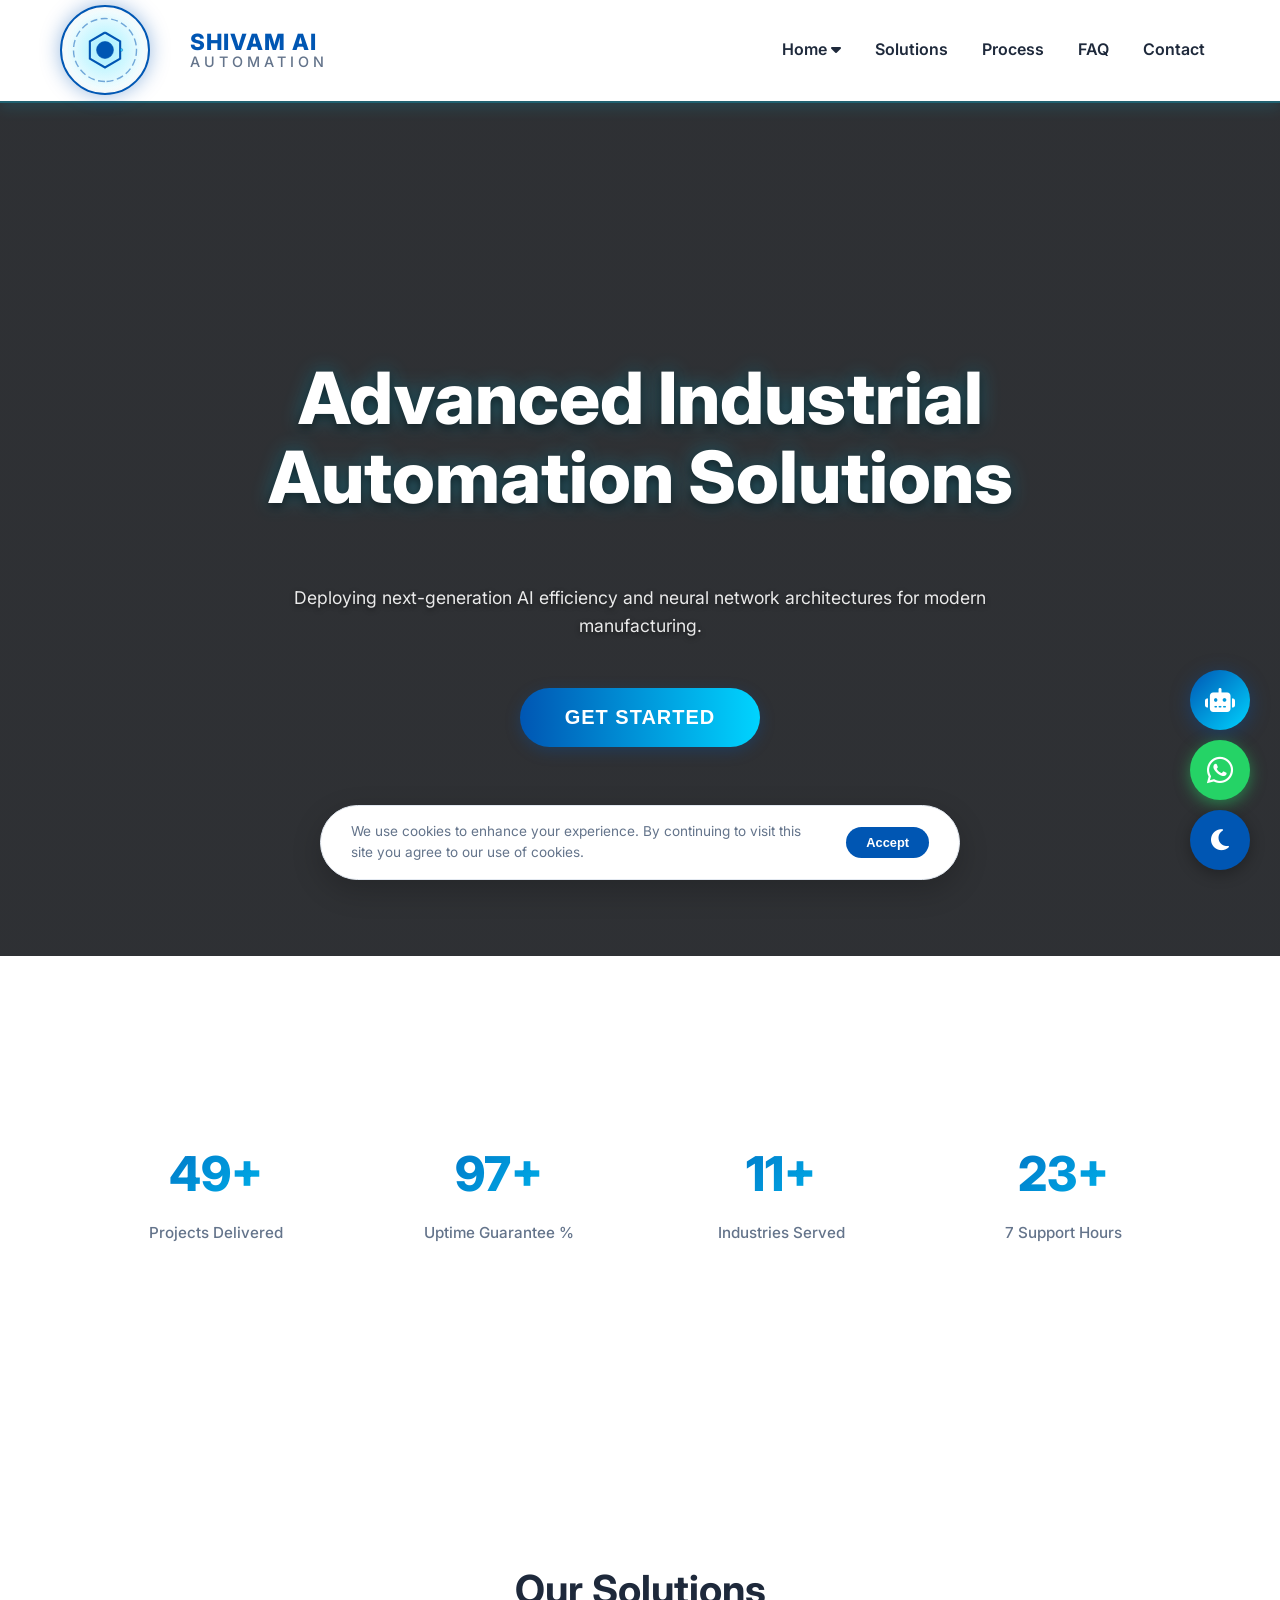
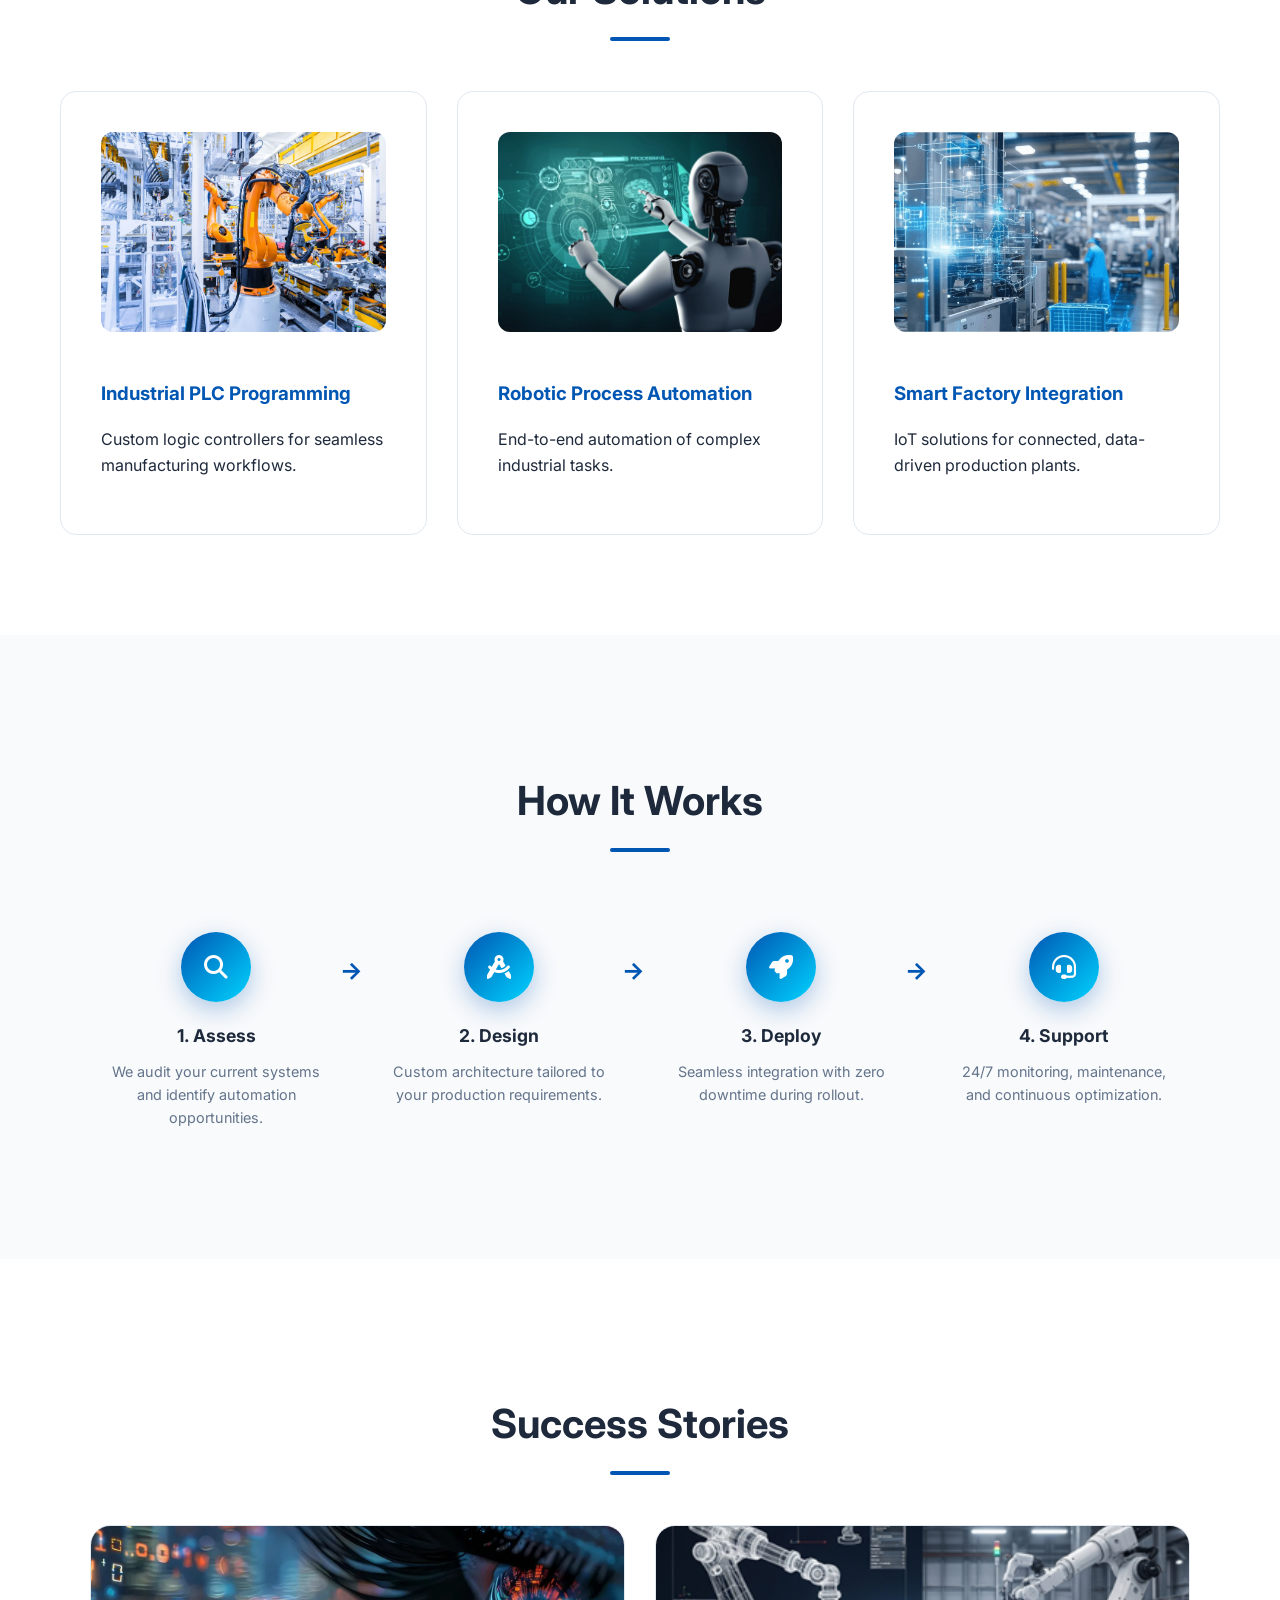
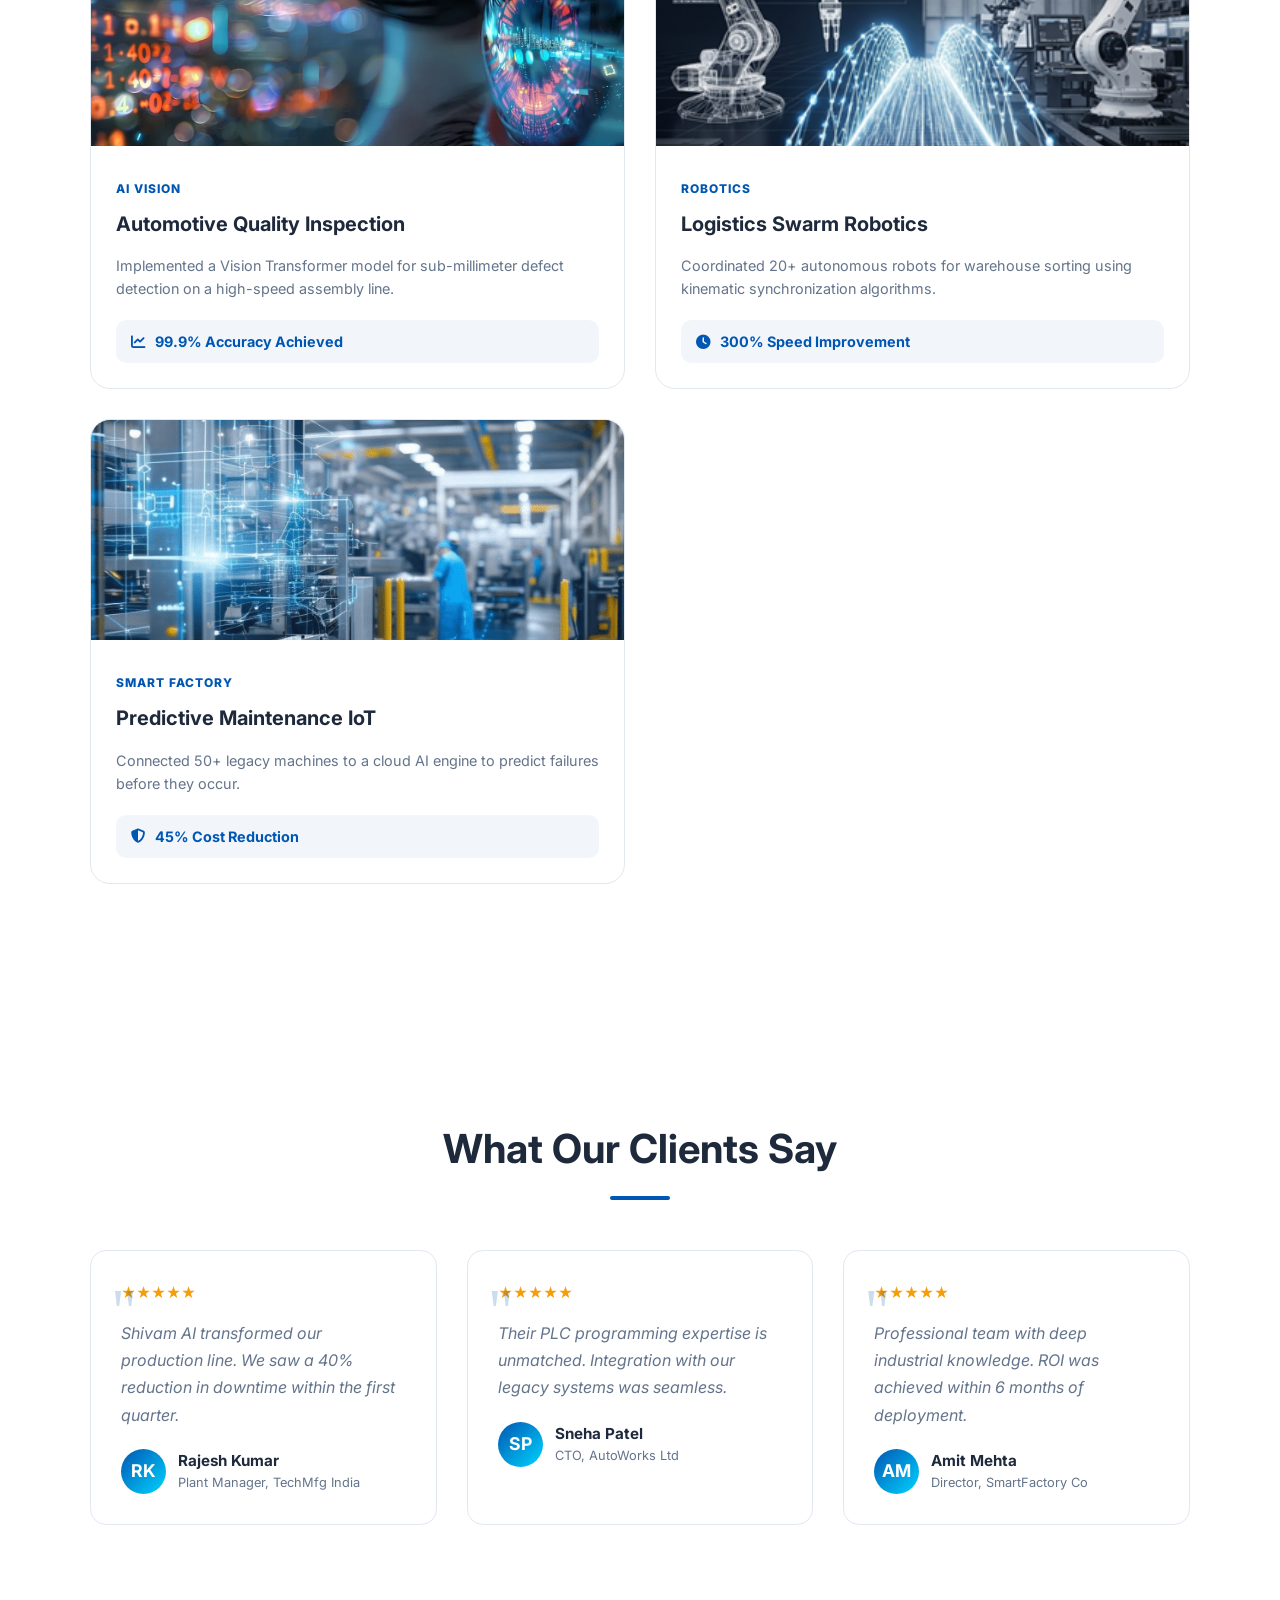
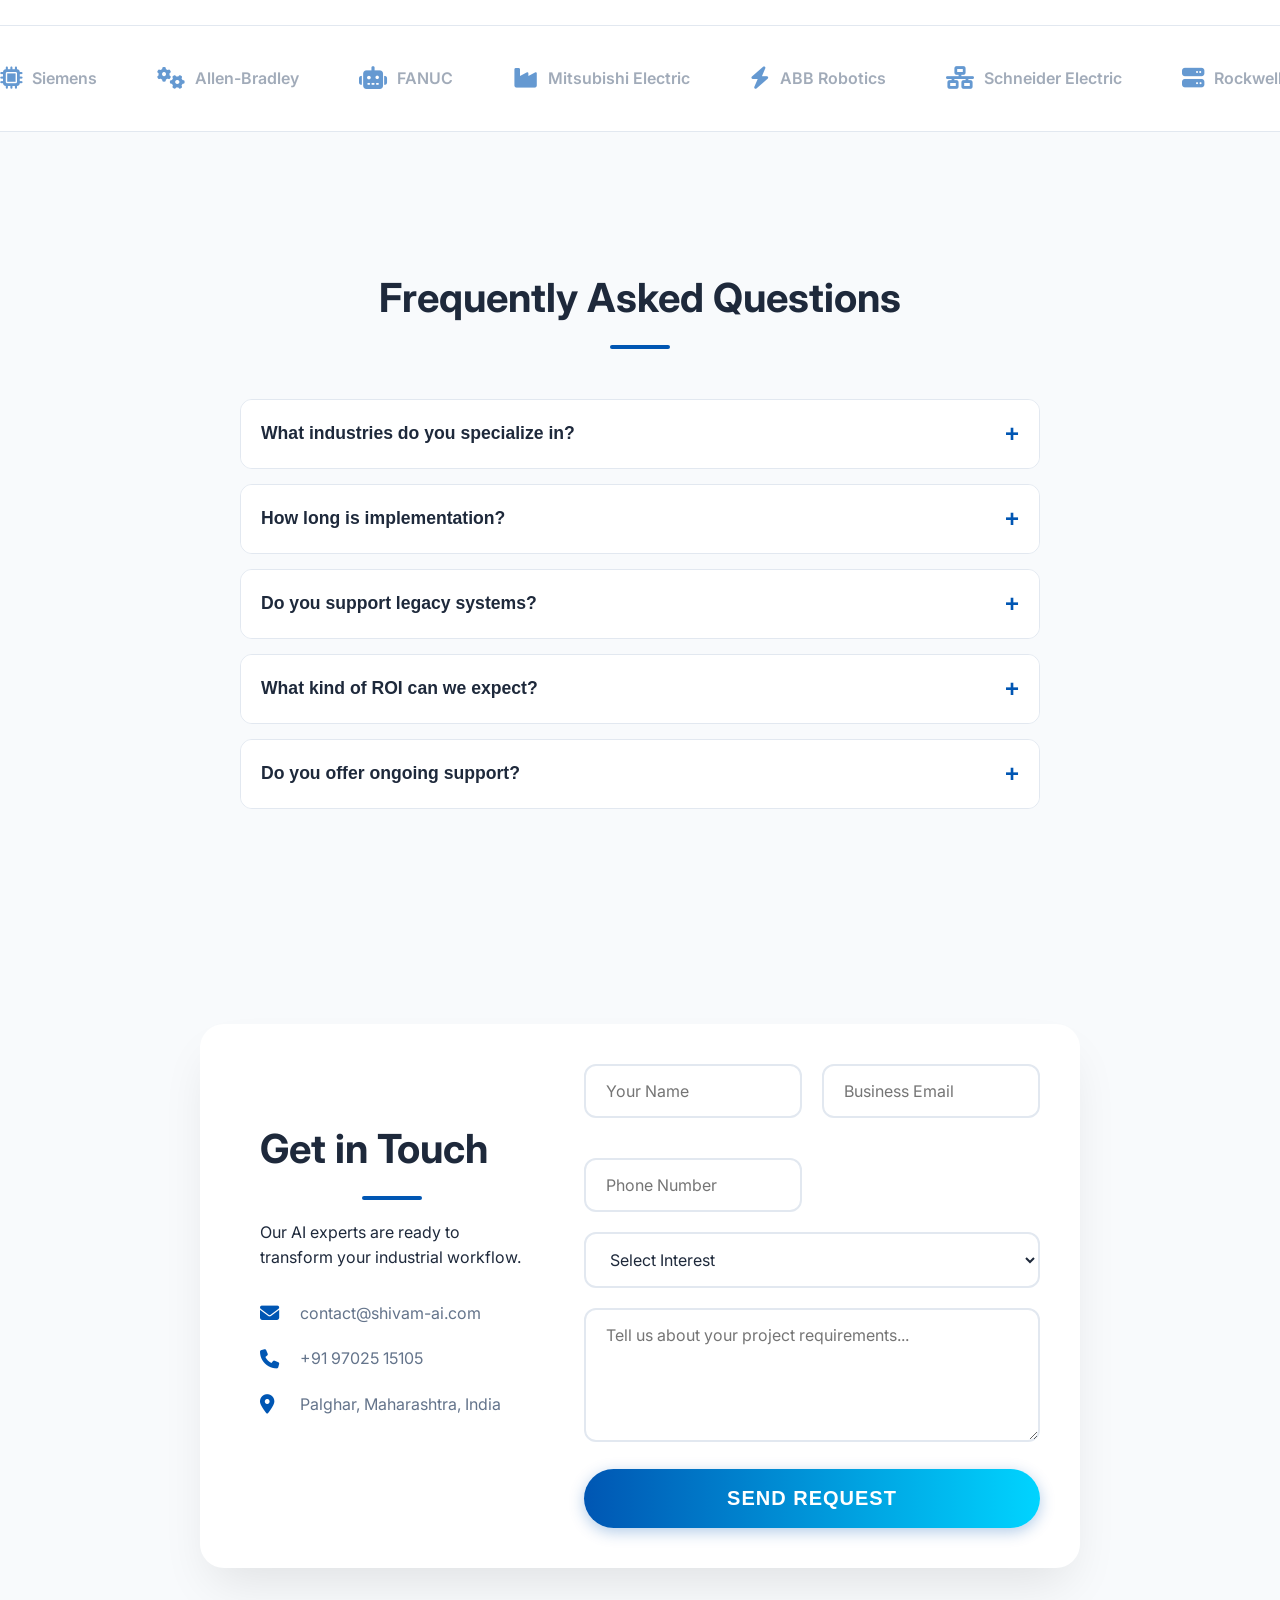
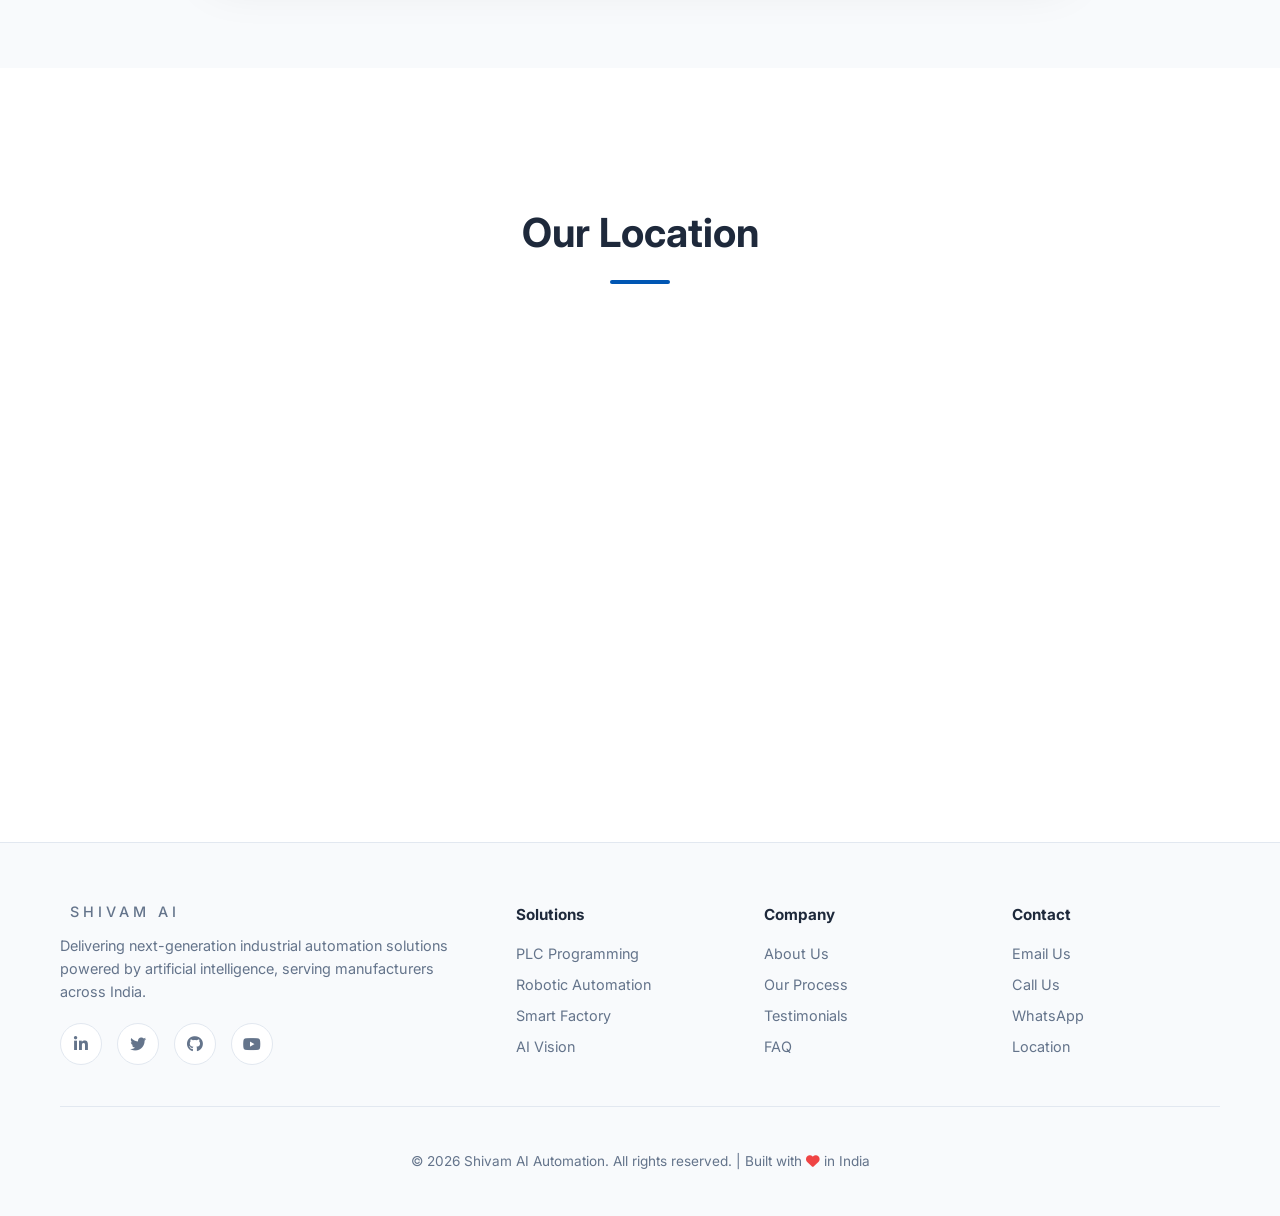
==== commit b2af58f0: "Fix: Section background colors now span full width (added container layout)" ====
--- a/index.html
+++ b/index.html
@@ -95,113 +95,163 @@
     </header>
 
     <!-- ── Stats Strip ── -->
-    <section id="stats" style="max-width:100%;">
-        <div class="stats-strip reveal">
-            <div class="stat-item">
-                <div class="stat-number" data-target="50">0</div>
-                <div class="stat-label">Projects Delivered</div>
-            </div>
-            <div class="stat-item">
-                <div class="stat-number" data-target="99">0</div>
-                <div class="stat-label">Uptime Guarantee %</div>
-            </div>
-            <div class="stat-item">
-                <div class="stat-number" data-target="12">0</div>
-                <div class="stat-label">Industries Served</div>
-            </div>
-            <div class="stat-item">
-                <div class="stat-number" data-target="24">0</div>
-                <div class="stat-label">7 Support Hours</div>
+    <section id="stats">
+        <div class="container">
+            <div class="stats-strip reveal">
+                <div class="stat-item">
+                    <div class="stat-number" data-target="50">0</div>
+                    <div class="stat-label">Projects Delivered</div>
+                </div>
+                <div class="stat-item">
+                    <div class="stat-number" data-target="99">0</div>
+                    <div class="stat-label">Uptime Guarantee %</div>
+                </div>
+                <div class="stat-item">
+                    <div class="stat-number" data-target="12">0</div>
+                    <div class="stat-label">Industries Served</div>
+                </div>
+                <div class="stat-item">
+                    <div class="stat-number" data-target="24">0</div>
+                    <div class="stat-label">7 Support Hours</div>
+                </div>
             </div>
         </div>
     </section>
 
     <!-- ── Solutions Section ── -->
     <section id="solutions">
-        <h2>Our Solutions</h2>
-        <div class="grid">
-            <div class="card reveal">
-                <img src="images/industrial1.jpg" alt="Industrial PLC Programming"
-                    style="width:100%; height:200px; object-fit:cover; border-radius:12px; margin-bottom:20px;">
-                <h3 style="color:var(--primary-blue)">Industrial PLC Programming</h3>
-                <p>Custom logic controllers for seamless manufacturing workflows.</p>
-            </div>
-            <div class="card reveal">
-                <img src="images/industrial2.jpg" alt="Robotic Process Automation"
-                    style="width:100%; height:200px; object-fit:cover; border-radius:12px; margin-bottom:20px;">
-                <h3 style="color:var(--primary-blue)">Robotic Process Automation</h3>
-                <p>End-to-end automation of complex industrial tasks.</p>
-            </div>
-            <div class="card reveal">
-                <img src="images/industrial3.jpg" alt="Smart Factory Integration"
-                    style="width:100%; height:200px; object-fit:cover; border-radius:12px; margin-bottom:20px;">
-                <h3 style="color:var(--primary-blue)">Smart Factory Integration</h3>
-                <p>IoT solutions for connected, data-driven production plants.</p>
+        <div class="container">
+            <h2>Our Solutions</h2>
+            <div class="grid">
+                <div class="card reveal">
+                    <img src="images/industrial1.jpg" alt="Industrial PLC Programming"
+                        style="width:100%; height:200px; object-fit:cover; border-radius:12px; margin-bottom:20px;">
+                    <h3 style="color:var(--primary-blue)">Industrial PLC Programming</h3>
+                    <p>Custom logic controllers for seamless manufacturing workflows.</p>
+                </div>
+                <div class="card reveal">
+                    <img src="images/industrial2.jpg" alt="Robotic Process Automation"
+                        style="width:100%; height:200px; object-fit:cover; border-radius:12px; margin-bottom:20px;">
+                    <h3 style="color:var(--primary-blue)">Robotic Process Automation</h3>
+                    <p>End-to-end automation of complex industrial tasks.</p>
+                </div>
+                <div class="card reveal">
+                    <img src="images/industrial3.jpg" alt="Smart Factory Integration"
+                        style="width:100%; height:200px; object-fit:cover; border-radius:12px; margin-bottom:20px;">
+                    <h3 style="color:var(--primary-blue)">Smart Factory Integration</h3>
+                    <p>IoT solutions for connected, data-driven production plants.</p>
+                </div>
             </div>
         </div>
     </section>
 
     <!-- ── How It Works ── -->
-    <section id="process" style="background:var(--section-alt); max-width:100%; padding:80px 20px;">
-        <h2>How It Works</h2>
-        <div class="process-grid reveal">
-            <div class="process-step">
-                <div class="process-icon"><i class="fas fa-search"></i></div>
-                <h4>1. Assess</h4>
-                <p>We audit your current systems and identify automation opportunities.</p>
-            </div>
-            <div class="process-step">
-                <div class="process-icon"><i class="fas fa-drafting-compass"></i></div>
-                <h4>2. Design</h4>
-                <p>Custom architecture tailored to your production requirements.</p>
-            </div>
-            <div class="process-step">
-                <div class="process-icon"><i class="fas fa-rocket"></i></div>
-                <h4>3. Deploy</h4>
-                <p>Seamless integration with zero downtime during rollout.</p>
-            </div>
-            <div class="process-step">
-                <div class="process-icon"><i class="fas fa-headset"></i></div>
-                <h4>4. Support</h4>
-                <p>24/7 monitoring, maintenance, and continuous optimization.</p>
+    <section id="process" style="background:var(--section-alt);">
+        <div class="container">
+            <h2>How It Works</h2>
+            <div class="process-grid reveal">
+                <div class="process-step">
+                    <div class="process-icon"><i class="fas fa-search"></i></div>
+                    <h4>1. Assess</h4>
+                    <p>We audit your current systems and identify automation opportunities.</p>
+                </div>
+                <div class="process-step">
+                    <div class="process-icon"><i class="fas fa-drafting-compass"></i></div>
+                    <h4>2. Design</h4>
+                    <p>Custom architecture tailored to your production requirements.</p>
+                </div>
+                <div class="process-step">
+                    <div class="process-icon"><i class="fas fa-rocket"></i></div>
+                    <h4>3. Deploy</h4>
+                    <p>Seamless integration with zero downtime during rollout.</p>
+                </div>
+                <div class="process-step">
+                    <div class="process-icon"><i class="fas fa-headset"></i></div>
+                    <h4>4. Support</h4>
+                    <p>24/7 monitoring, maintenance, and continuous optimization.</p>
+                </div>
+            </div>
+        </div>
+    </section>
+
+    <!-- ── Case Studies ── -->
+    <section id="case-studies" style="background:var(--bg-color);">
+        <div class="container">
+            <h2>Success Stories</h2>
+            <div class="case-studies-grid reveal">
+                <div class="case-card">
+                    <img src="images/vision-transformer.jpg" alt="Automotive Quality Inspection" class="case-img">
+                    <div class="case-content">
+                        <span class="case-tag">AI Vision</span>
+                        <h3>Automotive Quality Inspection</h3>
+                        <p>Implemented a Vision Transformer model for sub-millimeter defect detection on a high-speed assembly line.</p>
+                        <div class="case-metric">
+                            <i class="fas fa-chart-line"></i> 99.9% Accuracy Achieved
+                        </div>
+                    </div>
+                </div>
+                <div class="case-card">
+                    <img src="images/kinematic-sync.jpg" alt="Logistics Swarm Robotics" class="case-img">
+                    <div class="case-content">
+                        <span class="case-tag">Robotics</span>
+                        <h3>Logistics Swarm Robotics</h3>
+                        <p>Coordinated 20+ autonomous robots for warehouse sorting using kinematic synchronization algorithms.</p>
+                        <div class="case-metric">
+                            <i class="fas fa-clock"></i> 300% Speed Improvement
+                        </div>
+                    </div>
+                </div>
+                <div class="case-card">
+                    <img src="images/industrial3.jpg" alt="Predictive Maintenance IoT" class="case-img">
+                    <div class="case-content">
+                        <span class="case-tag">Smart Factory</span>
+                        <h3>Predictive Maintenance IoT</h3>
+                        <p>Connected 50+ legacy machines to a cloud AI engine to predict failures before they occur.</p>
+                        <div class="case-metric">
+                            <i class="fas fa-shield-alt"></i> 45% Cost Reduction
+                        </div>
+                    </div>
+                </div>
             </div>
         </div>
     </section>
 
     <!-- ── Testimonials ── -->
     <section id="testimonials">
-        <h2>What Our Clients Say</h2>
-        <div class="testimonials-grid reveal">
-            <div class="testimonial-card">
-                <div class="stars">★★★★★</div>
-                <p class="testimonial-text">Shivam AI transformed our production line. We saw a 40% reduction in downtime within the first quarter.</p>
-                <div class="testimonial-author">
-                    <div class="testimonial-avatar">RK</div>
-                    <div>
-                        <div class="testimonial-name">Rajesh Kumar</div>
-                        <div class="testimonial-role">Plant Manager, TechMfg India</div>
-                    </div>
-                </div>
-            </div>
-            <div class="testimonial-card">
-                <div class="stars">★★★★★</div>
-                <p class="testimonial-text">Their PLC programming expertise is unmatched. Integration with our legacy systems was seamless.</p>
-                <div class="testimonial-author">
-                    <div class="testimonial-avatar">SP</div>
-                    <div>
-                        <div class="testimonial-name">Sneha Patel</div>
-                        <div class="testimonial-role">CTO, AutoWorks Ltd</div>
-                    </div>
-                </div>
-            </div>
-            <div class="testimonial-card">
-                <div class="stars">★★★★★</div>
-                <p class="testimonial-text">Professional team with deep industrial knowledge. ROI was achieved within 6 months of deployment.</p>
-                <div class="testimonial-author">
-                    <div class="testimonial-avatar">AM</div>
-                    <div>
-                        <div class="testimonial-name">Amit Mehta</div>
-                        <div class="testimonial-role">Director, SmartFactory Co</div>
+        <div class="container">
+            <h2>What Our Clients Say</h2>
+            <div class="testimonials-grid reveal">
+                <div class="testimonial-card">
+                    <div class="stars">★★★★★</div>
+                    <p class="testimonial-text">Shivam AI transformed our production line. We saw a 40% reduction in downtime within the first quarter.</p>
+                    <div class="testimonial-author">
+                        <div class="testimonial-avatar">RK</div>
+                        <div>
+                            <div class="testimonial-name">Rajesh Kumar</div>
+                            <div class="testimonial-role">Plant Manager, TechMfg India</div>
+                        </div>
+                    </div>
+                </div>
+                <div class="testimonial-card">
+                    <div class="stars">★★★★★</div>
+                    <p class="testimonial-text">Their PLC programming expertise is unmatched. Integration with our legacy systems was seamless.</p>
+                    <div class="testimonial-author">
+                        <div class="testimonial-avatar">SP</div>
+                        <div>
+                            <div class="testimonial-name">Sneha Patel</div>
+                            <div class="testimonial-role">CTO, AutoWorks Ltd</div>
+                        </div>
+                    </div>
+                </div>
+                <div class="testimonial-card">
+                    <div class="stars">★★★★★</div>
+                    <p class="testimonial-text">Professional team with deep industrial knowledge. ROI was achieved within 6 months of deployment.</p>
+                    <div class="testimonial-author">
+                        <div class="testimonial-avatar">AM</div>
+                        <div>
+                            <div class="testimonial-name">Amit Mehta</div>
+                            <div class="testimonial-role">Director, SmartFactory Co</div>
+                        </div>
                     </div>
                 </div>
             </div>
@@ -231,176 +281,144 @@
         </div>
     </div>
 
-    <!-- ── Case Studies ── -->
-    <section id="case-studies" style="background:var(--bg-color); max-width:100%; padding:80px 20px;">
-        <h2>Success Stories</h2>
-        <div class="case-studies-grid reveal">
-            <div class="case-card">
-                <img src="images/vision-transformer.jpg" alt="Automotive Quality Inspection" class="case-img">
-                <div class="case-content">
-                    <span class="case-tag">AI Vision</span>
-                    <h3>Automotive Quality Inspection</h3>
-                    <p>Implemented a Vision Transformer model for sub-millimeter defect detection on a high-speed assembly line.</p>
-                    <div class="case-metric">
-                        <i class="fas fa-chart-line"></i> 99.9% Accuracy Achieved
-                    </div>
-                </div>
-            </div>
-            <div class="case-card">
-                <img src="images/kinematic-sync.jpg" alt="Logistics Swarm Robotics" class="case-img">
-                <div class="case-content">
-                    <span class="case-tag">Robotics</span>
-                    <h3>Logistics Swarm Robotics</h3>
-                    <p>Coordinated 20+ autonomous robots for warehouse sorting using kinematic synchronization algorithms.</p>
-                    <div class="case-metric">
-                        <i class="fas fa-clock"></i> 300% Speed Improvement
-                    </div>
-                </div>
-            </div>
-            <div class="case-card">
-                <img src="images/industrial3.jpg" alt="Predictive Maintenance IoT" class="case-img">
-                <div class="case-content">
-                    <span class="case-tag">Smart Factory</span>
-                    <h3>Predictive Maintenance IoT</h3>
-                    <p>Connected 50+ legacy machines to a cloud AI engine to predict failures before they occur.</p>
-                    <div class="case-metric">
-                        <i class="fas fa-shield-alt"></i> 45% Cost Reduction
-                    </div>
-                </div>
-            </div>
-        </div>
-    </section>
-
     <!-- ── FAQ Section ── -->
-    <section id="faq" style="background:var(--section-alt); max-width:100%; padding:80px 20px;">
-        <h2>Frequently Asked Questions</h2>
-        <div style="max-width:800px; margin:0 auto;">
-            <div class="faq-item reveal">
-                <button class="faq-btn" onclick="toggleFaq(this)">
-                    <span>What industries do you specialize in?</span>
-                    <span style="color:var(--primary-blue); font-size:1.5rem;">+</span>
-                </button>
-                <div class="faq-content">Shivam Automation specializes in manufacturing, supply chain, and warehouse logistics.</div>
-            </div>
-            <div class="faq-item reveal">
-                <button class="faq-btn" onclick="toggleFaq(this)">
-                    <span>How long is implementation?</span>
-                    <span style="color:var(--primary-blue); font-size:1.5rem;">+</span>
-                </button>
-                <div class="faq-content">Implementation typically takes 4 to 12 weeks depending on complexity.</div>
-            </div>
-            <div class="faq-item reveal">
-                <button class="faq-btn" onclick="toggleFaq(this)">
-                    <span>Do you support legacy systems?</span>
-                    <span style="color:var(--primary-blue); font-size:1.5rem;">+</span>
-                </button>
-                <div class="faq-content">Yes, we bridge legacy PLCs with modern AI forecasting engines.</div>
-            </div>
-            <div class="faq-item reveal">
-                <button class="faq-btn" onclick="toggleFaq(this)">
-                    <span>What kind of ROI can we expect?</span>
-                    <span style="color:var(--primary-blue); font-size:1.5rem;">+</span>
-                </button>
-                <div class="faq-content">Most clients see a 30-50% improvement in efficiency and achieve full ROI within 6-12 months of deployment.</div>
-            </div>
-            <div class="faq-item reveal">
-                <button class="faq-btn" onclick="toggleFaq(this)">
-                    <span>Do you offer ongoing support?</span>
-                    <span style="color:var(--primary-blue); font-size:1.5rem;">+</span>
-                </button>
-                <div class="faq-content">Yes, we provide 24/7 monitoring, preventive maintenance, and continuous optimization as part of our support packages.</div>
+    <section id="faq" style="background:var(--section-alt);">
+        <div class="container">
+            <h2>Frequently Asked Questions</h2>
+            <div style="max-width:800px; margin:0 auto;">
+                <div class="faq-item reveal">
+                    <button class="faq-btn" onclick="toggleFaq(this)">
+                        <span>What industries do you specialize in?</span>
+                        <span style="color:var(--primary-blue); font-size:1.5rem;">+</span>
+                    </button>
+                    <div class="faq-content">Shivam Automation specializes in manufacturing, supply chain, and warehouse logistics.</div>
+                </div>
+                <div class="faq-item reveal">
+                    <button class="faq-btn" onclick="toggleFaq(this)">
+                        <span>How long is implementation?</span>
+                        <span style="color:var(--primary-blue); font-size:1.5rem;">+</span>
+                    </button>
+                    <div class="faq-content">Implementation typically takes 4 to 12 weeks depending on complexity.</div>
+                </div>
+                <div class="faq-item reveal">
+                    <button class="faq-btn" onclick="toggleFaq(this)">
+                        <span>Do you support legacy systems?</span>
+                        <span style="color:var(--primary-blue); font-size:1.5rem;">+</span>
+                    </button>
+                    <div class="faq-content">Yes, we bridge legacy PLCs with modern AI forecasting engines.</div>
+                </div>
+                <div class="faq-item reveal">
+                    <button class="faq-btn" onclick="toggleFaq(this)">
+                        <span>What kind of ROI can we expect?</span>
+                        <span style="color:var(--primary-blue); font-size:1.5rem;">+</span>
+                    </button>
+                    <div class="faq-content">Most clients see a 30-50% improvement in efficiency and achieve full ROI within 6-12 months of deployment.</div>
+                </div>
+                <div class="faq-item reveal">
+                    <button class="faq-btn" onclick="toggleFaq(this)">
+                        <span>Do you offer ongoing support?</span>
+                        <span style="color:var(--primary-blue); font-size:1.5rem;">+</span>
+                    </button>
+                    <div class="faq-content">Yes, we provide 24/7 monitoring, preventive maintenance, and continuous optimization as part of our support packages.</div>
+                </div>
             </div>
         </div>
     </section>
 
     <!-- ── Contact Section ── -->
     <section id="contact" class="contact-section">
-        <div class="contact-container">
-            <div class="contact-info">
-                <h2 style="text-align:left; margin-bottom:20px;">Get in Touch</h2>
-                <p style="margin-bottom:30px;">Our AI experts are ready to transform your industrial workflow.</p>
-                <div class="contact-method">
-                    <i class="fas fa-envelope"></i>
-                    <span>contact@shivam-ai.com</span>
-                </div>
-                <div class="contact-method">
-                    <i class="fas fa-phone"></i>
-                    <span>+91 97025 15105</span>
-                </div>
-                <div class="contact-method">
-                    <i class="fas fa-map-marker-alt"></i>
-                    <span>Palghar, Maharashtra, India</span>
-                </div>
-            </div>
-            <div class="form-wrapper">
-                <form id="contactForm">
-                    <div class="form-grid">
-                        <input type="text" id="name" name="name" autocomplete="name" placeholder="Your Name" required>
-                        <input type="email" id="email" name="email" autocomplete="email" placeholder="Business Email" required>
-                        <input type="tel" id="phone" name="phone" autocomplete="tel" placeholder="Phone Number" required>
-                    </div>
-                    <select id="interest" name="interest" required>
-                        <option value="">Select Interest</option>
-                        <option>Robotic Automation</option>
-                        <option>PLC Programming</option>
-                        <option>AI Vision Systems</option>
-                        <option>Smart Factory / IoT</option>
-                    </select>
-                    <textarea id="message" name="message" placeholder="Tell us about your project requirements..."
-                        rows="5" required></textarea>
-                    <button type="submit" class="btn-cta" style="width:100%">Send Request</button>
-                </form>
+        <div class="container">
+            <div class="contact-container">
+                <div class="contact-info">
+                    <h2 style="text-align:left; margin-bottom:20px;">Get in Touch</h2>
+                    <p style="margin-bottom:30px;">Our AI experts are ready to transform your industrial workflow.</p>
+                    <div class="contact-method">
+                        <i class="fas fa-envelope"></i>
+                        <span>contact@shivam-ai.com</span>
+                    </div>
+                    <div class="contact-method">
+                        <i class="fas fa-phone"></i>
+                        <span>+91 97025 15105</span>
+                    </div>
+                    <div class="contact-method">
+                        <i class="fas fa-map-marker-alt"></i>
+                        <span>Palghar, Maharashtra, India</span>
+                    </div>
+                </div>
+                <div class="form-wrapper">
+                    <form id="contactForm">
+                        <div class="form-grid">
+                            <input type="text" id="name" name="name" autocomplete="name" placeholder="Your Name" required>
+                            <input type="email" id="email" name="email" autocomplete="email" placeholder="Business Email" required>
+                            <input type="tel" id="phone" name="phone" autocomplete="tel" placeholder="Phone Number" required>
+                        </div>
+                        <select id="interest" name="interest" required>
+                            <option value="">Select Interest</option>
+                            <option>Robotic Automation</option>
+                            <option>PLC Programming</option>
+                            <option>AI Vision Systems</option>
+                            <option>Smart Factory / IoT</option>
+                        </select>
+                        <textarea id="message" name="message" placeholder="Tell us about your project requirements..."
+                            rows="5" required></textarea>
+                        <button type="submit" class="btn-cta" style="width:100%">Send Request</button>
+                    </form>
+                </div>
             </div>
         </div>
     </section>
 
     <!-- ── Location Section ── -->
-    <section id="location" style="max-width:100%; padding:60px 40px;">
-        <h2>Our Location</h2>
-        <iframe src="https://www.google.com/maps?q=palghar&output=embed" width="100%" height="400"
-            style="border:0; border-radius:12px;" loading="lazy">
-        </iframe>
+    <section id="location">
+        <div class="container">
+            <h2>Our Location</h2>
+            <iframe src="https://www.google.com/maps?q=palghar&output=embed" width="100%" height="400"
+                style="border:0; border-radius:12px;" loading="lazy">
+            </iframe>
+        </div>
     </section>
 
     <!-- ── Professional Footer ── -->
     <footer class="footer-pro">
-        <div class="footer-grid">
-            <div class="footer-brand">
-                <span class="brand-text" style="display:inline-flex;">
-                    <span style="color:var(--primary-blue); font-weight:800; font-size:1.2rem;">SHIVAM AI</span>
-                </span>
-                <p>Delivering next-generation industrial automation solutions powered by artificial intelligence, serving manufacturers across India.</p>
-                <div class="footer-social">
-                    <a href="#" aria-label="LinkedIn"><i class="fab fa-linkedin-in"></i></a>
-                    <a href="#" aria-label="Twitter"><i class="fab fa-twitter"></i></a>
-                    <a href="#" aria-label="GitHub"><i class="fab fa-github"></i></a>
-                    <a href="#" aria-label="YouTube"><i class="fab fa-youtube"></i></a>
-                </div>
-            </div>
-            <div class="footer-col">
-                <h4>Solutions</h4>
-                <a href="#solutions">PLC Programming</a>
-                <a href="#solutions">Robotic Automation</a>
-                <a href="#solutions">Smart Factory</a>
-                <a href="#solutions">AI Vision</a>
-            </div>
-            <div class="footer-col">
-                <h4>Company</h4>
-                <a href="#hero">About Us</a>
-                <a href="#process">Our Process</a>
-                <a href="#testimonials">Testimonials</a>
-                <a href="#faq">FAQ</a>
-            </div>
-            <div class="footer-col">
-                <h4>Contact</h4>
-                <a href="mailto:contact@shivam-ai.com">Email Us</a>
-                <a href="tel:+919702515105">Call Us</a>
-                <a href="https://wa.me/919702515105">WhatsApp</a>
-                <a href="#location">Location</a>
-            </div>
-        </div>
-        <div class="footer-bottom">
-            <p>&copy; 2026 Shivam AI Automation. All rights reserved. | Built with <i class="fas fa-heart" style="color:#ef4444;"></i> in India</p>
+        <div class="container">
+            <div class="footer-grid">
+                <div class="footer-brand">
+                    <span class="brand-text" style="display:inline-flex;">
+                        <span style="color:var(--primary-blue); font-weight:800; font-size:1.2rem;">SHIVAM AI</span>
+                    </span>
+                    <p>Delivering next-generation industrial automation solutions powered by artificial intelligence, serving manufacturers across India.</p>
+                    <div class="footer-social">
+                        <a href="#" aria-label="LinkedIn"><i class="fab fa-linkedin-in"></i></a>
+                        <a href="#" aria-label="Twitter"><i class="fab fa-twitter"></i></a>
+                        <a href="#" aria-label="GitHub"><i class="fab fa-github"></i></a>
+                        <a href="#" aria-label="YouTube"><i class="fab fa-youtube"></i></a>
+                    </div>
+                </div>
+                <div class="footer-col">
+                    <h4>Solutions</h4>
+                    <a href="#solutions">PLC Programming</a>
+                    <a href="#solutions">Robotic Automation</a>
+                    <a href="#solutions">Smart Factory</a>
+                    <a href="#solutions">AI Vision</a>
+                </div>
+                <div class="footer-col">
+                    <h4>Company</h4>
+                    <a href="#hero">About Us</a>
+                    <a href="#process">Our Process</a>
+                    <a href="#testimonials">Testimonials</a>
+                    <a href="#faq">FAQ</a>
+                </div>
+                <div class="footer-col">
+                    <h4>Contact</h4>
+                    <a href="mailto:contact@shivam-ai.com">Email Us</a>
+                    <a href="tel:+919702515105">Call Us</a>
+                    <a href="https://wa.me/919702515105">WhatsApp</a>
+                    <a href="#location">Location</a>
+                </div>
+            </div>
+            <div class="footer-bottom">
+                <p>&copy; 2026 Shivam AI Automation. All rights reserved. | Built with <i class="fas fa-heart" style="color:#ef4444;"></i> in India</p>
+            </div>
         </div>
     </footer>
 
--- a/css/style.css
+++ b/css/style.css
@@ -130,8 +130,10 @@
 }
 .btn-cta:hover { background-position: right center !important; box-shadow: 0 0 30px rgba(0,212,255,0.6) !important; transform: translateY(-3px) scale(1.02); }
 
-/* ── Sections ── */
-section { padding: 100px 20px; max-width: 1200px; margin: 0 auto; }
+/* ── Sections & Layout ── */
+section { padding: 100px 0; width: 100%; position: relative; }
+.container { max-width: 1200px; margin: 0 auto; padding: 0 20px; box-sizing: border-box; }
+
 h2 { font-size: 2.5rem; text-align: center; margin-bottom: 50px; position: relative; }
 h2::after { content: ''; display: block; width: 60px; height: 4px; background: var(--primary-blue); margin: 15px auto 0; border-radius: 2px; }
 
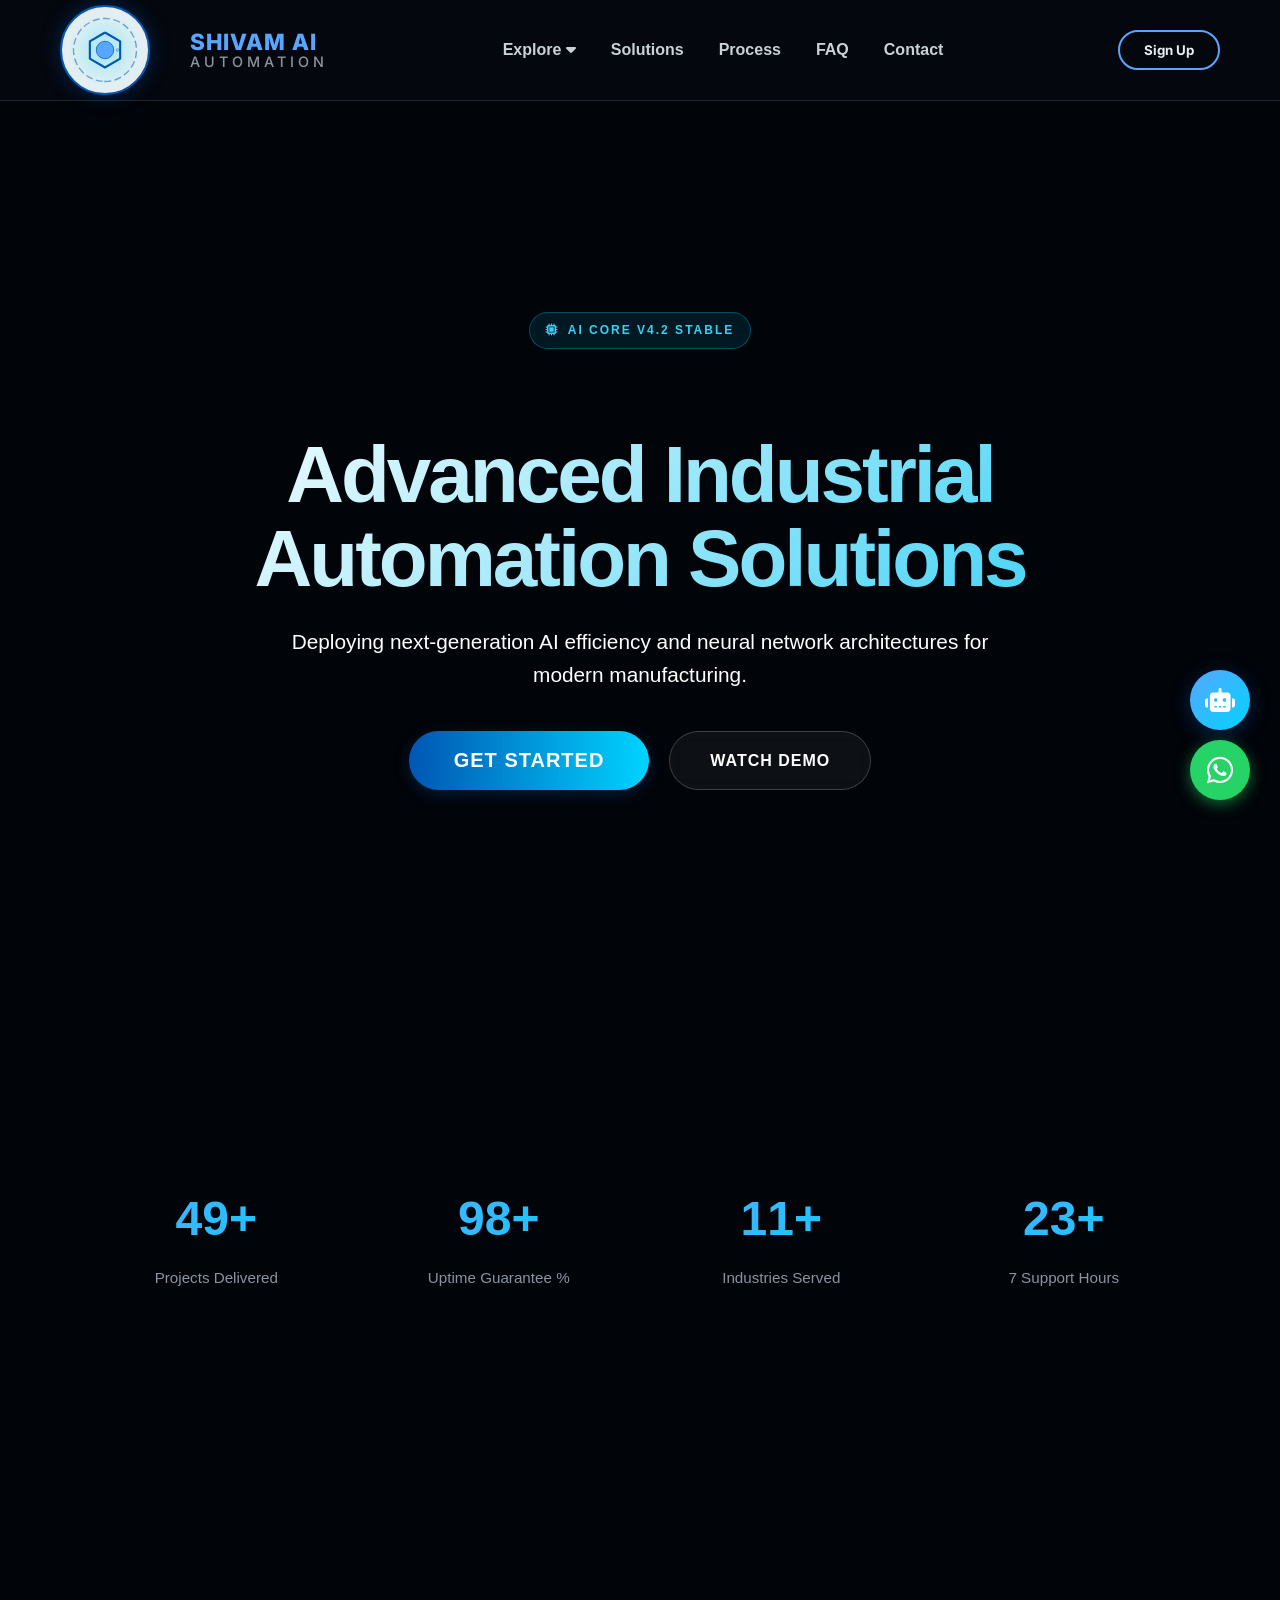
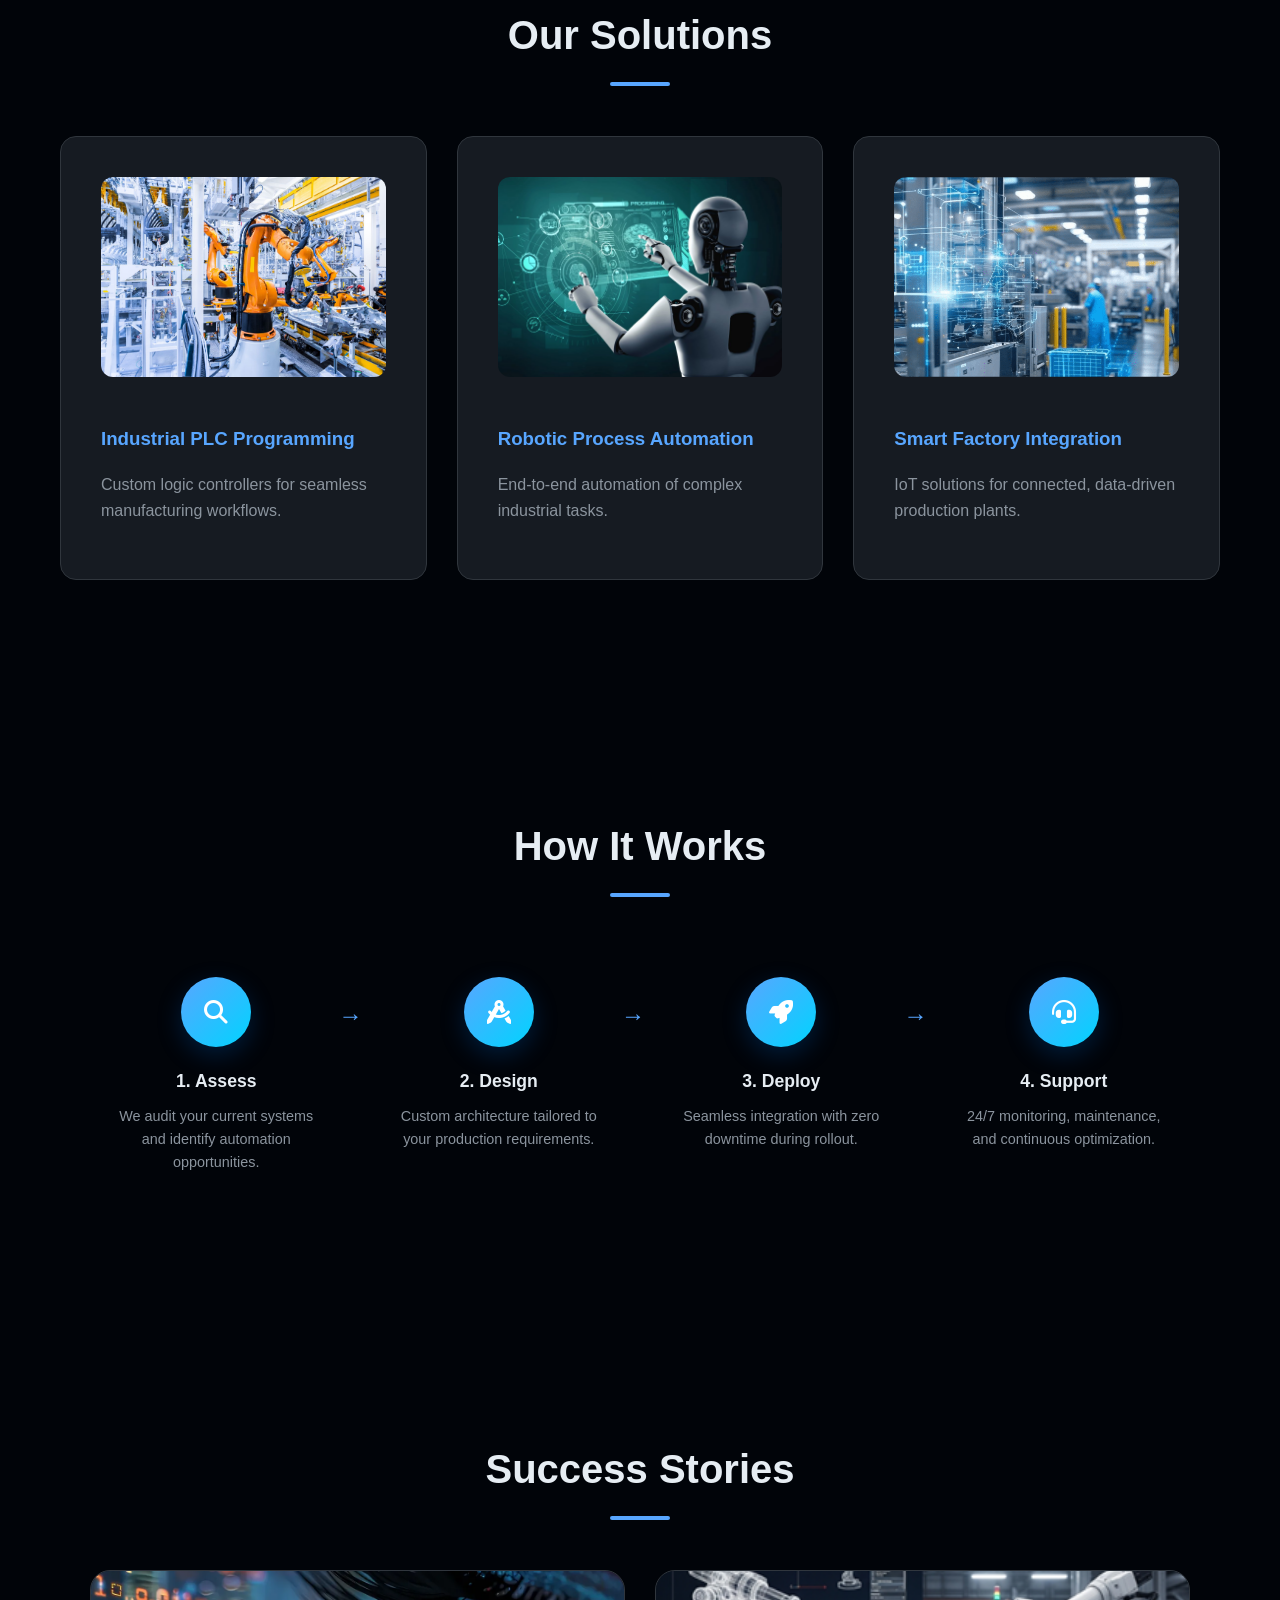
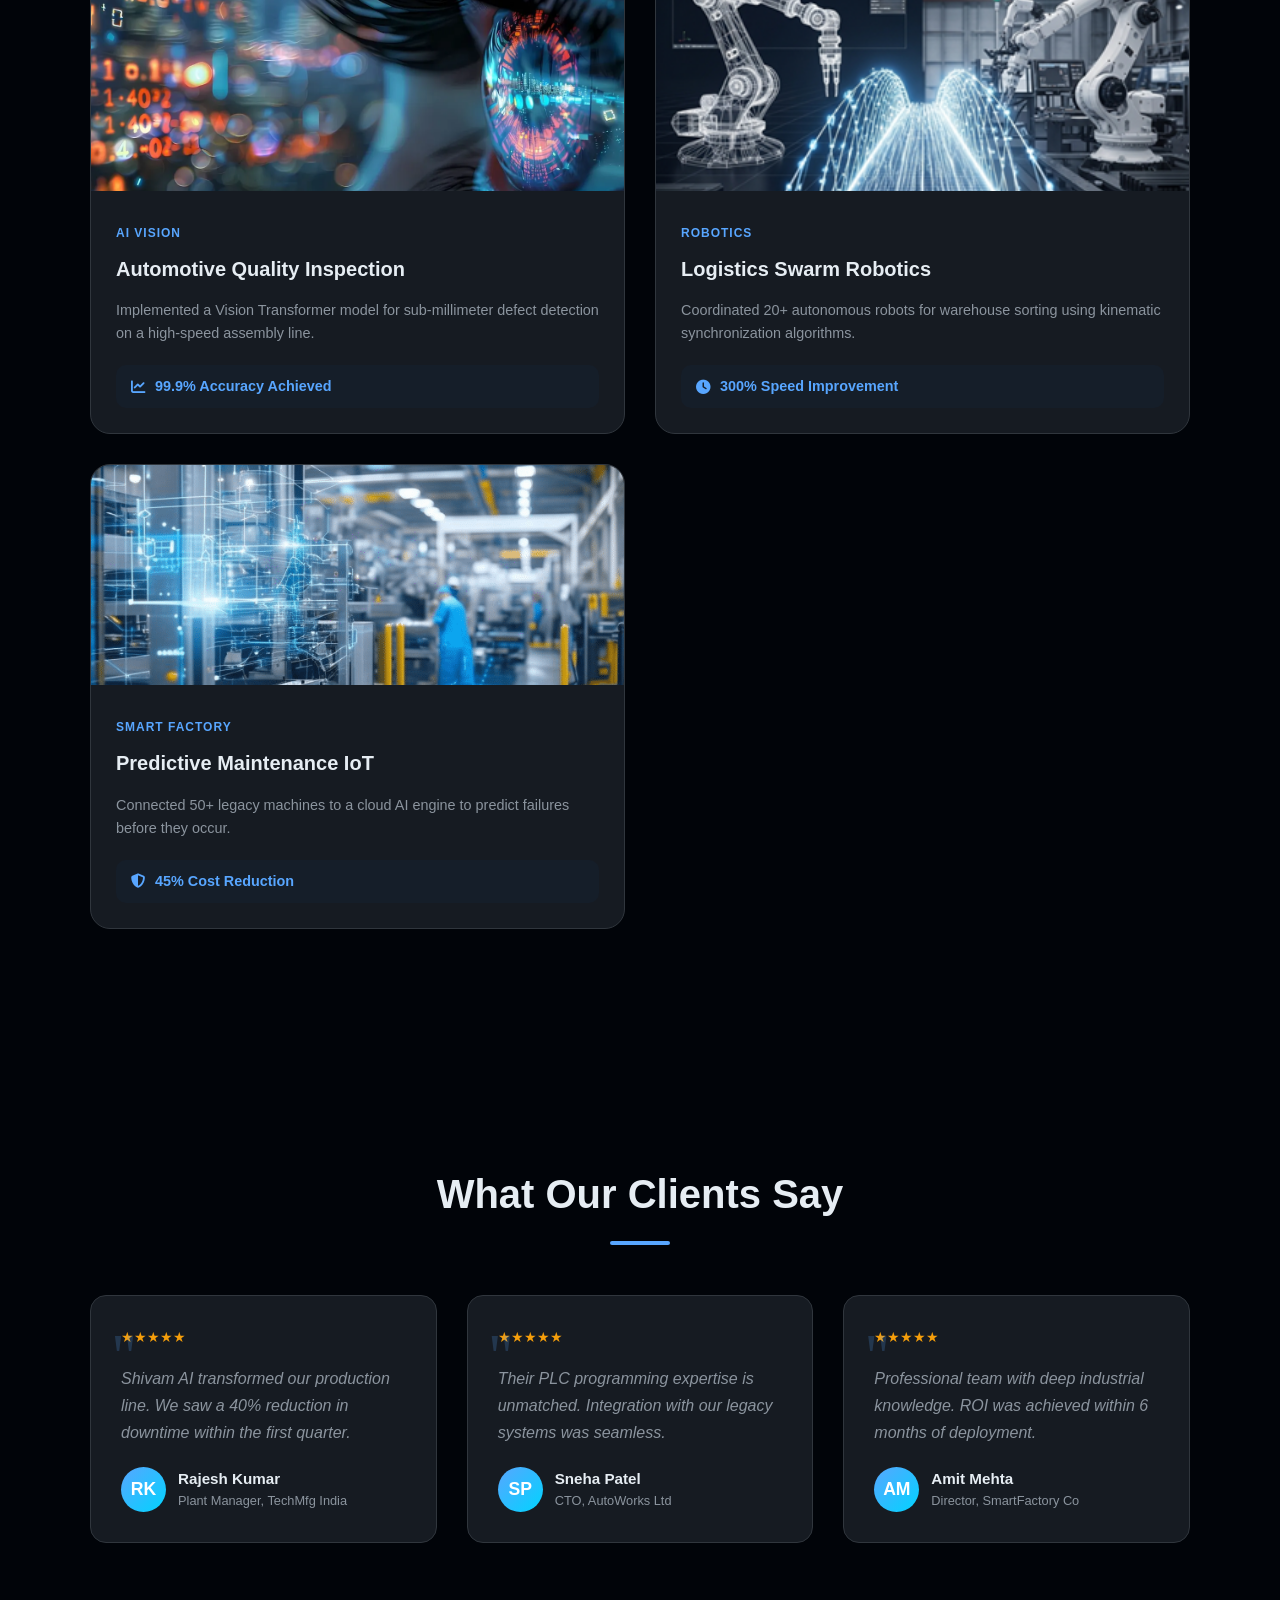
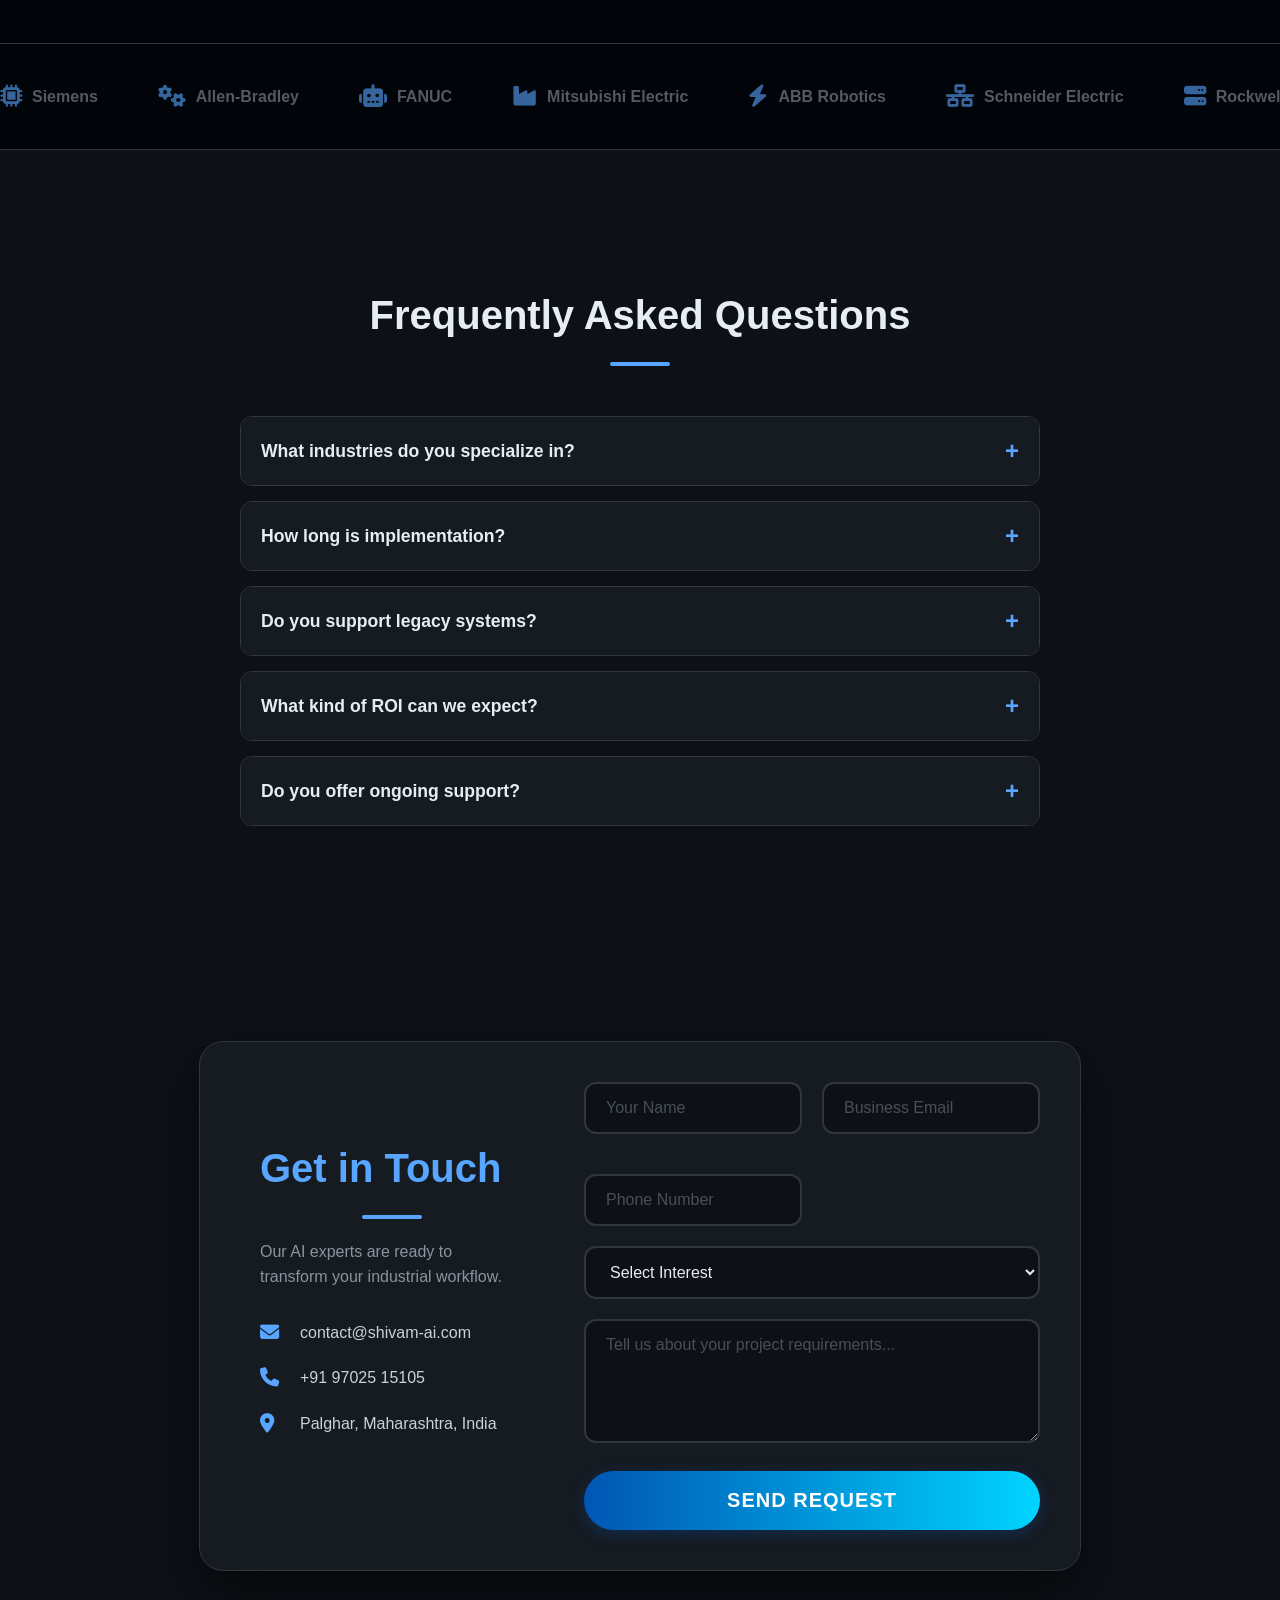
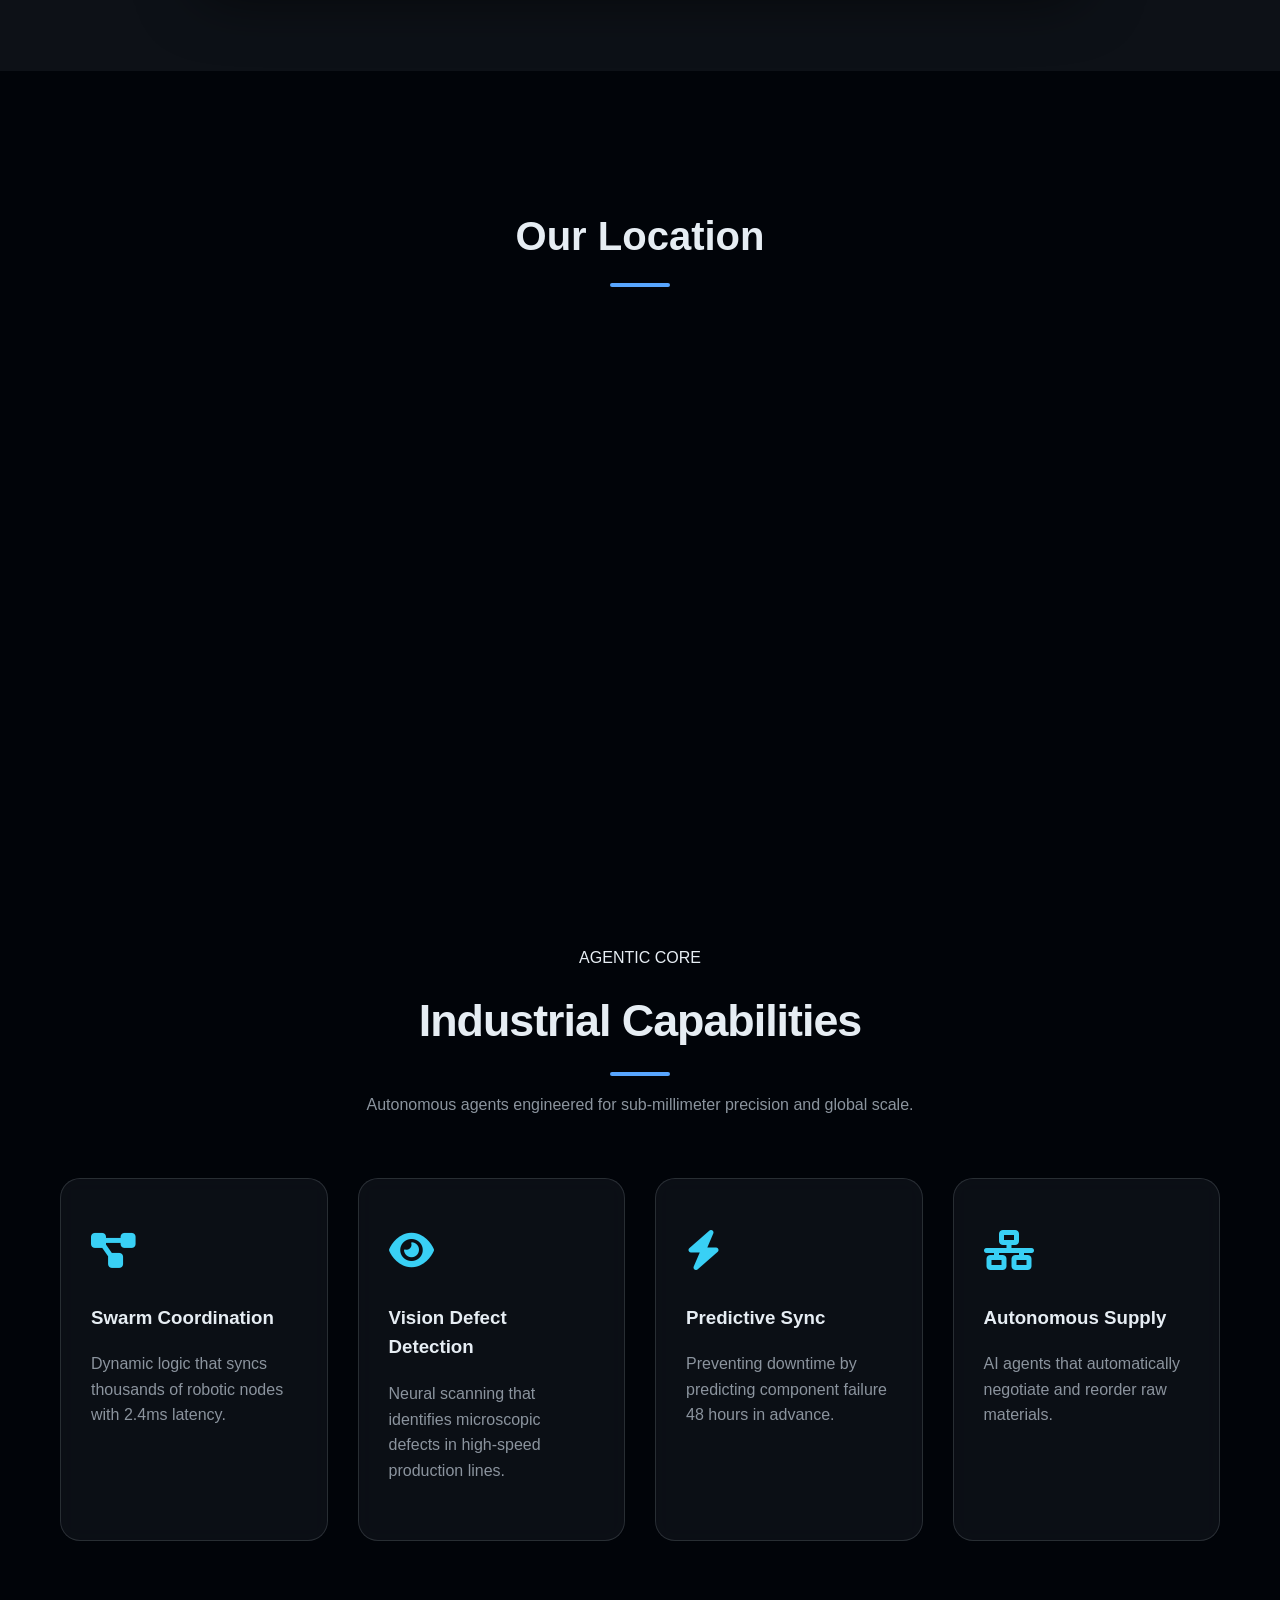
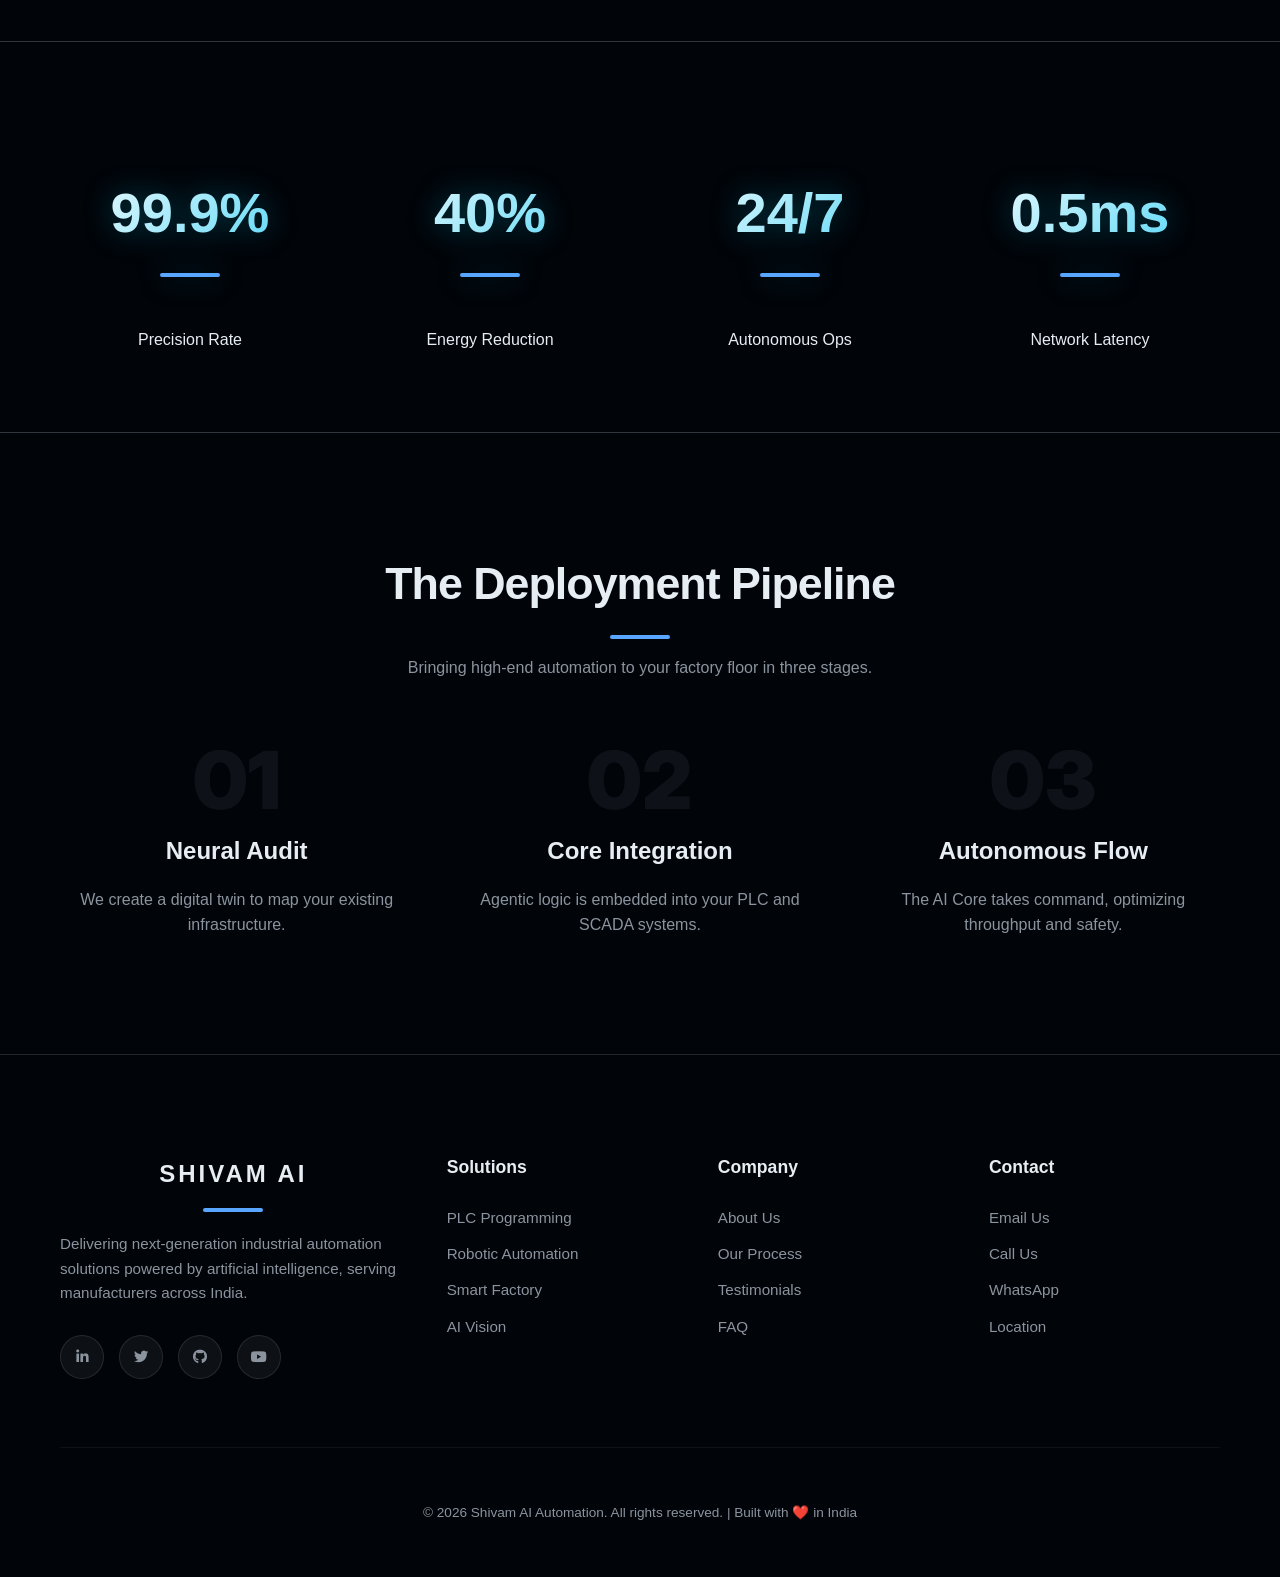
==== commit 9a0702ac: "Add advanced profile picture logic, cropping, and Google Login" ====
--- a/index.html
+++ b/index.html
@@ -1,5 +1,5 @@
 <!DOCTYPE html>
-<html lang="en" data-theme="light">
+<html lang="en" data-theme="dark">
 
 <head>
     <meta charset="UTF-8">
@@ -9,7 +9,8 @@
         content="Shivam AI Automation delivers next-generation PLC programming, robotic automation, and smart factory integration solutions powered by AI.">
     <meta name="robots" content="index, follow">
     <meta property="og:title" content="Shivam AI Automation - Next-Gen Industrial Solutions">
-    <meta property="og:description" content="Advanced PLC programming, robotic automation, and smart factory integration powered by AI.">
+    <meta property="og:description"
+        content="Advanced PLC programming, robotic automation, and smart factory integration powered by AI.">
     <meta property="og:type" content="website">
     <link rel="preconnect" href="https://fonts.googleapis.com">
     <link rel="preconnect" href="https://fonts.gstatic.com" crossorigin>
@@ -21,9 +22,22 @@
 
     <!-- Main Stylesheet -->
     <link rel="stylesheet" href="css/style.css">
+
+    <!-- Cropper.js -->
+    <link href="https://cdnjs.cloudflare.com/ajax/libs/cropperjs/1.5.13/cropper.min.css" rel="stylesheet">
+    <script src="https://cdnjs.cloudflare.com/ajax/libs/cropperjs/1.5.13/cropper.min.js"></script>
+
+    <!-- Auth Guard removed to allow public access to landing page -->
+    <script>
+        // We only check auth when protected features are accessed
+    </script>
 </head>
 
 <body>
+    <!-- ── Scroll Progress Indicator ── -->
+    <div class="scroll-progress-container">
+        <div class="scroll-progress-bar" id="scrollBar"></div>
+    </div>
 
     <!-- ── Page Loader ── -->
     <div class="page-loader" id="pageLoader">
@@ -61,17 +75,30 @@
             </span>
         </div>
 
-        <button class="hamburger" id="hamburgerBtn" aria-label="Toggle menu">
-            <span></span><span></span><span></span>
-        </button>
-
         <div class="nav-links" id="navLinks">
             <div class="dropdown">
-                <a href="#" class="dropbtn">Home <i class="fa fa-caret-down"></i></a>
-                <div class="dropdown-content">
-                    <a href="#hero">Hero Section</a>
-                    <a href="#solutions">Solutions</a>
-                    <a href="#faq">FAQ</a>
+                <a href="#" class="dropbtn">Explore <i class="fa fa-caret-down"></i></a>
+                <div class="dropdown-content mega-menu">
+                    <div class="mega-grid">
+                        <div class="mega-col">
+                            <h4><i class="fas fa-microchip"></i> Industrial Core</h4>
+                            <a href="#hero">Control Center</a>
+                            <a href="#solutions">AI Solutions</a>
+                            <a href="#stats">Performance Data</a>
+                        </div>
+                        <div class="mega-col">
+                            <h4><i class="fas fa-sitemap"></i> Resources</h4>
+                            <a href="#process">Deployment Flow</a>
+                            <a href="#faq">Technical FAQ</a>
+                            <a href="#contact">Expert Consultation</a>
+                        </div>
+                        <div class="mega-col">
+                            <h4><i class="fas fa-shield-halved"></i> Support</h4>
+                            <a href="#testimonials">Client Success</a>
+                            <a href="#location">Global Network</a>
+                            <a href="#footer">Privacy & Legal</a>
+                        </div>
+                    </div>
                 </div>
             </div>
             <a href="#solutions">Solutions</a>
@@ -79,6 +106,39 @@
             <a href="#faq">FAQ</a>
             <a href="#contact">Contact</a>
         </div>
+
+        <div id="nav-user-section" class="nav-user-container">
+            <button id="nav-signup-btn" class="nav-btn-secondary">Sign Up</button>
+
+            <div id="user-profile" style="display:none;" class="profile-dropdown">
+                <div class="profile-badge" onclick="toggleProfileMenu()">
+                    <div class="user-avatar" id="user-avatar-container" style="position:relative; overflow:hidden;">
+                        <span id="user-initial">S</span>
+                        <img id="nav-profile-img" src="" style="width:100%; height:100%; border-radius:50%; object-fit:cover; display:none; position:absolute; top:0; left:0;" alt="Profile">
+                    </div>
+                    <span id="user-display-name" class="user-name">User</span>
+                    <i class="fas fa-chevron-down"></i>
+                </div>
+
+                <div id="profile-menu" class="profile-menu">
+                    <div class="menu-header">
+                        <strong id="menu-user-name">User Name</strong>
+                        <span id="menu-user-email">user@example.com</span>
+                    </div>
+                    <div class="menu-divider"></div>
+                    <a href="javascript:void(0)" onclick="toggleDashboard(true)"><i class="fas fa-tachometer-alt"></i>
+                        Dashboard</a>
+                    <a href="javascript:void(0)" onclick="openSettings()"><i class="fas fa-user-cog"></i> Settings</a>
+                    <div class="menu-divider"></div>
+                    <a href="javascript:void(0)" onclick="logout()" class="logout-btn"><i
+                            class="fas fa-sign-out-alt"></i> Sign Out</a>
+                </div>
+            </div>
+        </div>
+
+        <button class="hamburger" id="hamburgerBtn" aria-label="Toggle menu">
+            <span></span><span></span><span></span>
+        </button>
     </nav>
 
     <!-- ── Hero Section ── -->
@@ -89,9 +149,20 @@
                 type="video/mp4">
         </video>
         <div class="hero-overlay"></div>
+
+        <div class="hero-badge">
+            <i class="fas fa-microchip"></i> AI CORE V4.2 STABLE
+        </div>
+
         <h1>Advanced Industrial Automation Solutions</h1>
         <p>Deploying next-generation AI efficiency and neural network architectures for modern manufacturing.</p>
-        <button class="btn-cta" onclick="toggleDashboard(true)">Get Started</button>
+
+        <div class="hero-btns">
+            <button class="btn-cta"
+                onclick="if(localStorage.getItem('userName')){toggleDashboard(true)}else{alert('Please Sign Up first to access the Dashboard'); window.location.href='signup.html?mode=signup'}">Get
+                Started</button>
+            <button class="btn-secondary" onclick="alert('Demo stream initiating...')">Watch Demo</button>
+        </div>
     </header>
 
     <!-- ── Stats Strip ── -->
@@ -184,7 +255,8 @@
                     <div class="case-content">
                         <span class="case-tag">AI Vision</span>
                         <h3>Automotive Quality Inspection</h3>
-                        <p>Implemented a Vision Transformer model for sub-millimeter defect detection on a high-speed assembly line.</p>
+                        <p>Implemented a Vision Transformer model for sub-millimeter defect detection on a high-speed
+                            assembly line.</p>
                         <div class="case-metric">
                             <i class="fas fa-chart-line"></i> 99.9% Accuracy Achieved
                         </div>
@@ -195,7 +267,8 @@
                     <div class="case-content">
                         <span class="case-tag">Robotics</span>
                         <h3>Logistics Swarm Robotics</h3>
-                        <p>Coordinated 20+ autonomous robots for warehouse sorting using kinematic synchronization algorithms.</p>
+                        <p>Coordinated 20+ autonomous robots for warehouse sorting using kinematic synchronization
+                            algorithms.</p>
                         <div class="case-metric">
                             <i class="fas fa-clock"></i> 300% Speed Improvement
                         </div>
@@ -223,7 +296,8 @@
             <div class="testimonials-grid reveal">
                 <div class="testimonial-card">
                     <div class="stars">★★★★★</div>
-                    <p class="testimonial-text">Shivam AI transformed our production line. We saw a 40% reduction in downtime within the first quarter.</p>
+                    <p class="testimonial-text">Shivam AI transformed our production line. We saw a 40% reduction in
+                        downtime within the first quarter.</p>
                     <div class="testimonial-author">
                         <div class="testimonial-avatar">RK</div>
                         <div>
@@ -234,7 +308,8 @@
                 </div>
                 <div class="testimonial-card">
                     <div class="stars">★★★★★</div>
-                    <p class="testimonial-text">Their PLC programming expertise is unmatched. Integration with our legacy systems was seamless.</p>
+                    <p class="testimonial-text">Their PLC programming expertise is unmatched. Integration with our
+                        legacy systems was seamless.</p>
                     <div class="testimonial-author">
                         <div class="testimonial-avatar">SP</div>
                         <div>
@@ -245,7 +320,8 @@
                 </div>
                 <div class="testimonial-card">
                     <div class="stars">★★★★★</div>
-                    <p class="testimonial-text">Professional team with deep industrial knowledge. ROI was achieved within 6 months of deployment.</p>
+                    <p class="testimonial-text">Professional team with deep industrial knowledge. ROI was achieved
+                        within 6 months of deployment.</p>
                     <div class="testimonial-author">
                         <div class="testimonial-avatar">AM</div>
                         <div>
@@ -291,7 +367,8 @@
                         <span>What industries do you specialize in?</span>
                         <span style="color:var(--primary-blue); font-size:1.5rem;">+</span>
                     </button>
-                    <div class="faq-content">Shivam Automation specializes in manufacturing, supply chain, and warehouse logistics.</div>
+                    <div class="faq-content">Shivam Automation specializes in manufacturing, supply chain, and warehouse
+                        logistics.</div>
                 </div>
                 <div class="faq-item reveal">
                     <button class="faq-btn" onclick="toggleFaq(this)">
@@ -312,14 +389,16 @@
                         <span>What kind of ROI can we expect?</span>
                         <span style="color:var(--primary-blue); font-size:1.5rem;">+</span>
                     </button>
-                    <div class="faq-content">Most clients see a 30-50% improvement in efficiency and achieve full ROI within 6-12 months of deployment.</div>
+                    <div class="faq-content">Most clients see a 30-50% improvement in efficiency and achieve full ROI
+                        within 6-12 months of deployment.</div>
                 </div>
                 <div class="faq-item reveal">
                     <button class="faq-btn" onclick="toggleFaq(this)">
                         <span>Do you offer ongoing support?</span>
                         <span style="color:var(--primary-blue); font-size:1.5rem;">+</span>
                     </button>
-                    <div class="faq-content">Yes, we provide 24/7 monitoring, preventive maintenance, and continuous optimization as part of our support packages.</div>
+                    <div class="faq-content">Yes, we provide 24/7 monitoring, preventive maintenance, and continuous
+                        optimization as part of our support packages.</div>
                 </div>
             </div>
         </div>
@@ -348,9 +427,12 @@
                 <div class="form-wrapper">
                     <form id="contactForm">
                         <div class="form-grid">
-                            <input type="text" id="name" name="name" autocomplete="name" placeholder="Your Name" required>
-                            <input type="email" id="email" name="email" autocomplete="email" placeholder="Business Email" required>
-                            <input type="tel" id="phone" name="phone" autocomplete="tel" placeholder="Phone Number" required>
+                            <input type="text" id="name" name="name" autocomplete="name" placeholder="Your Name"
+                                required>
+                            <input type="email" id="email" name="email" autocomplete="email"
+                                placeholder="Business Email" required>
+                            <input type="tel" id="phone" name="phone" autocomplete="tel" placeholder="Phone Number"
+                                required>
                         </div>
                         <select id="interest" name="interest" required>
                             <option value="">Select Interest</option>
@@ -378,49 +460,6 @@
         </div>
     </section>
 
-    <!-- ── Professional Footer ── -->
-    <footer class="footer-pro">
-        <div class="container">
-            <div class="footer-grid">
-                <div class="footer-brand">
-                    <span class="brand-text" style="display:inline-flex;">
-                        <span style="color:var(--primary-blue); font-weight:800; font-size:1.2rem;">SHIVAM AI</span>
-                    </span>
-                    <p>Delivering next-generation industrial automation solutions powered by artificial intelligence, serving manufacturers across India.</p>
-                    <div class="footer-social">
-                        <a href="#" aria-label="LinkedIn"><i class="fab fa-linkedin-in"></i></a>
-                        <a href="#" aria-label="Twitter"><i class="fab fa-twitter"></i></a>
-                        <a href="#" aria-label="GitHub"><i class="fab fa-github"></i></a>
-                        <a href="#" aria-label="YouTube"><i class="fab fa-youtube"></i></a>
-                    </div>
-                </div>
-                <div class="footer-col">
-                    <h4>Solutions</h4>
-                    <a href="#solutions">PLC Programming</a>
-                    <a href="#solutions">Robotic Automation</a>
-                    <a href="#solutions">Smart Factory</a>
-                    <a href="#solutions">AI Vision</a>
-                </div>
-                <div class="footer-col">
-                    <h4>Company</h4>
-                    <a href="#hero">About Us</a>
-                    <a href="#process">Our Process</a>
-                    <a href="#testimonials">Testimonials</a>
-                    <a href="#faq">FAQ</a>
-                </div>
-                <div class="footer-col">
-                    <h4>Contact</h4>
-                    <a href="mailto:contact@shivam-ai.com">Email Us</a>
-                    <a href="tel:+919702515105">Call Us</a>
-                    <a href="https://wa.me/919702515105">WhatsApp</a>
-                    <a href="#location">Location</a>
-                </div>
-            </div>
-            <div class="footer-bottom">
-                <p>&copy; 2026 Shivam AI Automation. All rights reserved. | Built with <i class="fas fa-heart" style="color:#ef4444;"></i> in India</p>
-            </div>
-        </div>
-    </footer>
 
     <!-- ── Back to Top Button ── -->
     <button class="back-to-top" id="backToTop" aria-label="Back to top">
@@ -434,10 +473,89 @@
         <i class="fab fa-whatsapp"></i>
     </a>
 
-    <!-- ── Theme Toggle Button ── -->
-    <button class="theme-toggle" id="theme-toggle-btn" onclick="toggleTheme()" aria-label="Toggle light/dark mode">
-        <i class="fas fa-moon" id="theme-icon"></i>
-    </button>
+    <!-- ── Section: Industrial Capabilities ── -->
+    <section class="section-capabilities" id="capabilities">
+        <div class="container">
+            <div class="section-header">
+                <span class="badge">AGENTIC CORE</span>
+                <h2>Industrial Capabilities</h2>
+                <p>Autonomous agents engineered for sub-millimeter precision and global scale.</p>
+            </div>
+            <div class="capabilities-grid">
+                <div class="cap-card">
+                    <div class="cap-icon"><i class="fas fa-project-diagram"></i></div>
+                    <h3>Swarm Coordination</h3>
+                    <p>Dynamic logic that syncs thousands of robotic nodes with 2.4ms latency.</p>
+                </div>
+                <div class="cap-card">
+                    <div class="cap-icon"><i class="fas fa-eye"></i></div>
+                    <h3>Vision Defect Detection</h3>
+                    <p>Neural scanning that identifies microscopic defects in high-speed production lines.</p>
+                </div>
+                <div class="cap-card">
+                    <div class="cap-icon"><i class="fas fa-bolt"></i></div>
+                    <h3>Predictive Sync</h3>
+                    <p>Preventing downtime by predicting component failure 48 hours in advance.</p>
+                </div>
+                <div class="cap-card">
+                    <div class="cap-icon"><i class="fas fa-network-wired"></i></div>
+                    <h3>Autonomous Supply</h3>
+                    <p>AI agents that automatically negotiate and reorder raw materials.</p>
+                </div>
+            </div>
+        </div>
+    </section>
+
+    <!-- ── Section: Industrial Impact (Stats) ── -->
+    <section class="section-impact">
+        <div class="container">
+            <div class="impact-grid">
+                <div class="stat-item">
+                    <h2 class="glow-text">99.9%</h2>
+                    <span>Precision Rate</span>
+                </div>
+                <div class="stat-item">
+                    <h2 class="glow-text">40%</h2>
+                    <span>Energy Reduction</span>
+                </div>
+                <div class="stat-item">
+                    <h2 class="glow-text">24/7</h2>
+                    <span>Autonomous Ops</span>
+                </div>
+                <div class="stat-item">
+                    <h2 class="glow-text">0.5ms</h2>
+                    <span>Network Latency</span>
+                </div>
+            </div>
+        </div>
+    </section>
+
+    <!-- ── Section: Deployment Pipeline ── -->
+    <section class="section-process" id="process">
+        <div class="container">
+            <div class="section-header">
+                <h2>The Deployment Pipeline</h2>
+                <p>Bringing high-end automation to your factory floor in three stages.</p>
+            </div>
+            <div class="process-steps">
+                <div class="step">
+                    <div class="step-num">01</div>
+                    <h4>Neural Audit</h4>
+                    <p>We create a digital twin to map your existing infrastructure.</p>
+                </div>
+                <div class="step">
+                    <div class="step-num">02</div>
+                    <h4>Core Integration</h4>
+                    <p>Agentic logic is embedded into your PLC and SCADA systems.</p>
+                </div>
+                <div class="step">
+                    <div class="step-num">03</div>
+                    <h4>Autonomous Flow</h4>
+                    <p>The AI Core takes command, optimizing throughput and safety.</p>
+                </div>
+            </div>
+        </div>
+    </section>
 
     <!-- ── AI Chat Widget ── -->
     <div id="ai-chat-container"
@@ -449,9 +567,11 @@
         </button>
         <div id="ai-chat-window"
             style="display:none; position:absolute; bottom:80px; right:0; width:360px; height:520px; background:var(--card-bg); border:1px solid var(--card-border); border-radius:20px; box-shadow:0 20px 60px rgba(0,0,0,0.3); flex-direction:column; overflow:hidden;">
-            <div style="background:linear-gradient(135deg, var(--primary-blue), #00d4ff); color:white; padding:18px 20px; display:flex; align-items:center; gap:12px; justify-content:space-between;">
+            <div
+                style="background:linear-gradient(135deg, var(--primary-blue), #00d4ff); color:white; padding:18px 20px; display:flex; align-items:center; gap:12px; justify-content:space-between;">
                 <div style="display:flex; align-items:center; gap:12px;">
-                    <div style="width:38px; height:38px; background:rgba(255,255,255,0.2); border-radius:50%; display:flex; align-items:center; justify-content:center;">
+                    <div
+                        style="width:38px; height:38px; background:rgba(255,255,255,0.2); border-radius:50%; display:flex; align-items:center; justify-content:center;">
                         <i class="fas fa-robot"></i>
                     </div>
                     <div>
@@ -471,7 +591,8 @@
                     <strong>PLC programming</strong>, <strong>robotics</strong>, or how to get in touch!
                 </div>
             </div>
-            <div style="padding:12px 15px; border-top:1px solid var(--card-border); background:var(--card-bg); display:flex; gap:10px; align-items:center;">
+            <div
+                style="padding:12px 15px; border-top:1px solid var(--card-border); background:var(--card-bg); display:flex; gap:10px; align-items:center;">
                 <input type="text" id="ai-chat-input" placeholder="Ask me anything..."
                     style="flex:1; margin-bottom:0 !important; padding:10px 16px !important; border-radius:25px !important; font-size:0.88rem !important;">
                 <button id="ai-chat-send"
@@ -482,63 +603,404 @@
         </div>
     </div>
 
-    <!-- ── AI Core Dashboard Overlay ── -->
-    <div id="dashboard" style="display:none;">
-        <div style="display:flex; justify-content:space-between; align-items:center; border-bottom:1px solid var(--card-border); padding-bottom:20px;">
-            <h1 style="color:var(--secondary-blue); margin:0; letter-spacing:2px;">SHIVAM AI CORE</h1>
-            <button onclick="toggleDashboard(false)"
-                style="background:none; border:1px solid var(--text-main); color:var(--text-main); padding:10px 20px; border-radius:30px; cursor:pointer; font-weight:bold;">
-                EXIT SESSION
-            </button>
-        </div>
-        <div style="padding:60px 0; max-width:1200px; margin:0 auto;">
-            <div class="grid">
-                <div class="card">
-                    <div style="color:var(--text-muted); font-size:0.8rem; text-transform:uppercase; margin-bottom:10px;">NEURAL POWER</div>
-                    <div style="font-size:2.5rem; font-weight:bold; color:var(--secondary-blue)">4.2 PetaFLOPS</div>
-                </div>
-                <div class="card">
-                    <div style="color:var(--text-muted); font-size:0.8rem; text-transform:uppercase; margin-bottom:10px;">ACTIVE NODES</div>
-                    <div style="font-size:2.5rem; font-weight:bold; color:var(--secondary-blue)">1,284</div>
-                </div>
-                <div class="card">
-                    <div style="color:var(--text-muted); font-size:0.8rem; text-transform:uppercase; margin-bottom:10px;">LATENCY</div>
-                    <div style="font-size:2.5rem; font-weight:bold; color:var(--secondary-blue)">2.4ms</div>
-                </div>
-            </div>
-            <h2 style="text-align:left; margin-top:80px; color:var(--text-main); text-transform:uppercase; letter-spacing:1px;">
-                Model Status Registry</h2>
-            <div class="grid" style="margin-top:30px;">
-                <div class="card" style="padding:0; overflow:hidden;">
-                    <img src="images/vision-transformer.jpg" alt="Vision Transformer"
-                        style="width:100%; height:180px; object-fit:cover;">
-                    <div style="padding:25px;">
-                        <span style="color:var(--secondary-blue); font-size:0.8rem; font-weight:bold;">VISION</span>
-                        <h3 style="margin:10px 0;">Vision Transformer</h3>
-                        <p style="color:var(--text-muted); font-size:0.9rem;">Sub-millimeter defect detection active on Line 4.</p>
-                    </div>
-                </div>
-                <div class="card" style="padding:0; overflow:hidden;">
-                    <img src="images/kinematic-sync.jpg" alt="Kinematic Sync"
-                        style="width:100%; height:180px; object-fit:cover;">
-                    <div style="padding:25px;">
-                        <span style="color:#a78bfa; font-size:0.8rem; font-weight:bold;">ROBOTICS</span>
-                        <h3 style="margin:10px 0;">Kinematic Sync</h3>
-                        <p style="color:var(--text-muted); font-size:0.9rem;">Autonomous swarm coordination enabled.</p>
-                    </div>
-                </div>
-            </div>
+    <!-- ── Professional Footer (As per image request) ── -->
+    <footer class="main-footer">
+        <div class="container">
+            <div class="footer-grid">
+                <!-- Brand Column -->
+                <div class="footer-col brand-col">
+                    <h2 class="footer-logo">SHIVAM AI</h2>
+                    <p class="footer-desc">Delivering next-generation industrial automation solutions powered by
+                        artificial intelligence, serving manufacturers across India.</p>
+                    <div class="social-links">
+                        <a href="#"><i class="fab fa-linkedin-in"></i></a>
+                        <a href="#"><i class="fab fa-twitter"></i></a>
+                        <a href="#"><i class="fab fa-github"></i></a>
+                        <a href="#"><i class="fab fa-youtube"></i></a>
+                    </div>
+                </div>
+
+                <!-- Solutions Column -->
+                <div class="footer-col">
+                    <h3>Solutions</h3>
+                    <ul>
+                        <li><a href="#solutions">PLC Programming</a></li>
+                        <li><a href="#solutions">Robotic Automation</a></li>
+                        <li><a href="#solutions">Smart Factory</a></li>
+                        <li><a href="#solutions">AI Vision</a></li>
+                    </ul>
+                </div>
+
+                <!-- Company Column -->
+                <div class="footer-col">
+                    <h3>Company</h3>
+                    <ul>
+                        <li><a href="#hero">About Us</a></li>
+                        <li><a href="#process">Our Process</a></li>
+                        <li><a href="#testimonials">Testimonials</a></li>
+                        <li><a href="#faq">FAQ</a></li>
+                    </ul>
+                </div>
+
+                <!-- Contact Column -->
+                <div class="footer-col">
+                    <h3>Contact</h3>
+                    <ul>
+                        <li><a href="mailto:contact@shivam-ai.com">Email Us</a></li>
+                        <li><a href="tel:+919702515105">Call Us</a></li>
+                        <li><a href="https://wa.me/919702515105">WhatsApp</a></li>
+                        <li><a href="#location">Location</a></li>
+                    </ul>
+                </div>
+            </div>
+
+            <div class="footer-bottom">
+                <p>&copy; 2026 Shivam AI Automation. All rights reserved. | Built with <span
+                        style="color:#ff4d4d">❤️</span> in India</p>
+            </div>
+        </div>
+    </footer>
+
+    <!-- ── AI Core Dashboard (Real-World Enterprise Overhaul) ── -->
+    <div id="dashboard" style="display:none; background: #010409;">
+        <div class="dash-wrapper">
+            <!-- Sidebar Navigation -->
+            <aside class="dash-sidebar">
+                <div class="dash-logo">
+                    <i class="fas fa-microchip"></i>
+                    <span>AI CORE</span>
+                </div>
+
+                <nav class="dash-nav">
+                    <a href="javascript:void(0)" class="active" onclick="showDashView('monitor')"><i
+                            class="fas fa-chart-line"></i> Monitor</a>
+                    <a href="javascript:void(0)" onclick="showDashView('robotics')"><i class="fas fa-robot"></i>
+                        Robotics</a>
+                    <a href="javascript:void(0)" onclick="showDashView('security')"><i class="fas fa-shield-halved"></i>
+                        Security</a>
+                    <a href="javascript:void(0)" onclick="alert('Neural Registry requires Level 4 Clearance.')"><i
+                            class="fas fa-database"></i> Registry</a>
+                </nav>
+
+                <div class="dash-footer">
+                    <button onclick="toggleDashboard(false)" class="exit-btn">
+                        <i class="fas fa-power-off"></i> Exit Session
+                    </button>
+                </div>
+            </aside>
+
+            <!-- Main Control Area -->
+            <main class="dash-main">
+                <header class="dash-header">
+                    <div class="header-left">
+                        <h1 id="dash-view-title">System Overview</h1>
+                        <span class="status-badge pulse">● SYSTEM ONLINE</span>
+                    </div>
+                    <div class="header-right">
+                        <div class="user-chip">
+                            <div class="dash-avatar-container" style="width:28px; height:28px; border-radius:50%; background:var(--primary-blue); display:flex; align-items:center; justify-content:center; overflow:hidden; margin-right:8px; position:relative;">
+                                <i class="fas fa-user-shield" id="dash-avatar-icon"></i>
+                                <img id="dash-profile-img" src="" style="width:100%; height:100%; object-fit:cover; display:none; position:absolute; top:0; left:0; cursor:pointer;" alt="Profile" onclick="openImageView(this.src)">
+                            </div>
+                            <span id="dash-user-name">Engineer</span>
+                        </div>
+                    </div>
+                </header>
+
+                <!-- ── View: Monitor ── -->
+                <div id="view-monitor" class="dash-view">
+                    <div class="dash-grid">
+                        <div class="metric-card">
+                            <span class="label">Neural Power</span>
+                            <h3 id="stat-power">4.2 PetaFLOPS</h3>
+                            <div class="progress-container">
+                                <div class="progress-bar" style="width: 85%;"></div>
+                            </div>
+                        </div>
+                        <div class="metric-card">
+                            <span class="label">Active Nodes</span>
+                            <h3 id="stat-nodes">1,284</h3>
+                            <div class="progress-container">
+                                <div class="progress-bar" style="width: 92%;"></div>
+                            </div>
+                        </div>
+                        <div class="metric-card">
+                            <span class="label">Net Latency</span>
+                            <h3 id="stat-latency">2.4ms</h3>
+                            <div class="progress-container">
+                                <div class="progress-bar" style="width: 15%;"></div>
+                            </div>
+                        </div>
+
+                        <div class="viz-card large">
+                            <div class="card-header">
+                                <h4>Kinematic Sync Schematic</h4>
+                                <span class="tag">Live Feed</span>
+                            </div>
+                            <img src="images/industrial-schematic.png" alt="Industrial Schematic" class="dash-img-main">
+                        </div>
+
+                        <div class="viz-card">
+                            <div class="card-header">
+                                <h4>Real-Time Events</h4>
+                                <button class="small-btn" onclick="clearLogs()">Clear</button>
+                            </div>
+                            <div id="dash-logs" class="dash-logs"></div>
+                        </div>
+                    </div>
+                </div>
+
+                <!-- ── View: Robotics ── -->
+                <div id="view-robotics" class="dash-view" style="display:none;">
+                    <div class="dash-grid">
+                        <div class="viz-card large">
+                            <div class="card-header">
+                                <h4>Swarm Coordination Control</h4>
+                            </div>
+                            <div style="padding:30px;">
+                                <div class="node-control-item">
+                                    <span>Primary Robotic Arm [Node 01]</span>
+                                    <span class="status-online">Online</span>
+                                    <button class="nav-btn-secondary">Sync</button>
+                                </div>
+                                <div class="node-control-item">
+                                    <span>Autonomous Rover [Node 02]</span>
+                                    <span class="status-online">Online</span>
+                                    <button class="nav-btn-secondary">Sync</button>
+                                </div>
+                                <div class="node-control-item">
+                                    <span>Conveyor Matrix [Node 03]</span>
+                                    <span class="status-warning">Maintenance Required</span>
+                                    <button class="btn-success"
+                                        style="font-size:0.7rem; padding:5px 10px;">Schedule</button>
+                                </div>
+                            </div>
+                        </div>
+                        <div class="viz-card">
+                            <div class="card-header">
+                                <h4>Manual Override</h4>
+                            </div>
+                            <div style="padding:20px; text-align:center;">
+                                <button class="btn-cta" style="background:#f85149; margin-bottom:15px;">EMERGENCY
+                                    STOP</button>
+                                <p style="font-size:0.8rem; color:var(--text-muted);">Warning: Manual override bypasses
+                                    AI safety protocols.</p>
+                            </div>
+                        </div>
+                    </div>
+                </div>
+
+                <!-- ── View: Security ── -->
+                <div id="view-security" class="dash-view" style="display:none;">
+                    <div class="dash-grid">
+                        <div class="metric-card">
+                            <span class="label">Encryption Status</span>
+                            <h3>AES-256 Active</h3>
+                        </div>
+                        <div class="metric-card">
+                            <span class="label">Threat Level</span>
+                            <h3 style="color:#3fb950;">Minimal</h3>
+                        </div>
+                        <div class="metric-card">
+                            <span class="label">Firewall Up-time</span>
+                            <h3>1,420 Hours</h3>
+                        </div>
+                    </div>
+                </div>
+
+            </main>
         </div>
     </div>
 
     <!-- ── Cookie Banner ── -->
     <div class="cookie-banner" id="cookieBanner">
-        <p>We use cookies to enhance your experience. By continuing to visit this site you agree to our use of cookies.</p>
+        <p>We use cookies to enhance your experience. By continuing to visit this site you agree to our use of cookies.
+        </p>
         <button class="cookie-btn" onclick="acceptCookies()">Accept</button>
     </div>
 
+    <!-- ── Settings Modal ── -->
+    <div id="settings-modal" class="modal-overlay" style="display:none;">
+        <div class="settings-card">
+            <div class="settings-sidebar">
+                <button onclick="showSettingsTab('appearance')" class="tab-btn active" id="tab-appearance">
+                    <i class="fas fa-palette"></i> Appearance
+                </button>
+                <button onclick="showSettingsTab('account')" class="tab-btn" id="tab-account">
+                    <i class="fas fa-user-circle"></i> Account
+                </button>
+                <button onclick="showSettingsTab('security')" class="tab-btn" id="tab-security">
+                    <i class="fas fa-shield-halved"></i> Security
+                </button>
+                <button onclick="showSettingsTab('notifications')" class="tab-btn" id="tab-notifications">
+                    <i class="fas fa-bell"></i> Notifications
+                </button>
+                <button onclick="showSettingsTab('language')" class="tab-btn" id="tab-language">
+                    <i class="fas fa-globe"></i> Language
+                </button>
+                <button onclick="showSettingsTab('support')" class="tab-btn" id="tab-support">
+                    <i class="fas fa-circle-question"></i> Support
+                </button>
+                <button onclick="closeSettings()" class="settings-close-btn">
+                    <i class="fas fa-times"></i> Close
+                </button>
+            </div>
+
+            <div class="settings-content">
+                <!-- Appearance Tab -->
+                <div id="settings-appearance" class="settings-tab-content">
+                    <h2>Appearance</h2>
+                    <p style="font-size: 0.85rem; color: var(--text-muted); margin-bottom: 30px;">Customize your visual
+                        experience.</p>
+                    <div
+                        style="display:flex; align-items:center; justify-content:center; gap:20px; background:rgba(255,255,255,0.03); padding:20px; border-radius:12px; border:1px solid rgba(255,255,255,0.05);">
+                        <span style="font-size:0.9rem; font-weight:500; color:var(--text-muted);">Light Mode</span>
+                        <label class="switch">
+                            <input type="checkbox" id="theme-slide-toggle" onclick="toggleTheme()">
+                            <span class="slider round"></span>
+                        </label>
+                        <span style="font-size:0.9rem; font-weight:500; color:var(--text-main);">Dark Mode</span>
+                    </div>
+                </div>
+
+                <!-- Account Tab -->
+                <div id="settings-account" class="settings-tab-content" style="display:none;">
+                    <h2>Account Settings</h2>
+                    
+                    <div class="profile-pic-section" style="display:flex; align-items:center; gap:20px; margin-bottom: 25px; padding-bottom: 25px; border-bottom: 1px solid rgba(255,255,255,0.05);">
+                        <div class="profile-pic-preview" style="width: 80px; height: 80px; border-radius: 50%; background: var(--card-border); overflow: hidden; display: flex; align-items: center; justify-content: center; position: relative;">
+                            <span id="settings-profile-initial" style="font-size: 2rem; font-weight: bold; color: var(--text-main);">S</span>
+                            <img id="settings-profile-img" src="" alt="Profile" style="width:100%; height:100%; object-fit:cover; display:none; position:absolute; top:0; left:0; cursor:pointer;" onclick="openImageView(this.src)">
+                        </div>
+                        <div class="profile-pic-actions">
+                            <label for="profile-pic-input" class="btn-secondary" style="cursor:pointer; display:inline-block; padding:8px 16px; font-size:0.9rem; margin-right:10px;">
+                                <i class="fas fa-camera"></i> Upload Picture
+                            </label>
+                            <button id="btn-remove-profile-pic" class="btn-secondary" style="cursor:pointer; display:none; padding:8px 16px; font-size:0.9rem; background:rgba(255,50,50,0.1); color:#ff6b6b; border-color:rgba(255,50,50,0.3);" onclick="removeProfilePicture()">
+                                <i class="fas fa-trash"></i> Remove
+                            </button>
+                            <input type="file" id="profile-pic-input" accept="image/jpeg, image/png, image/webp" style="display:none;">
+                            <p style="font-size:0.75rem; color:var(--text-muted); margin-top:8px; margin-bottom:0;">Max size: 16MB. JPG, PNG.</p>
+                            <div id="profile-pic-upload-status" style="font-size:0.8rem; color:var(--primary-blue); margin-top:5px; display:none;">Uploading...</div>
+                        </div>
+                    </div>
+
+                    <div class="user-info-readonly">
+                        <label>Your Name</label>
+                        <p id="settings-name-display">Shivam Maurya</p>
+                        <label>Email Address</label>
+                        <p id="settings-email-display">shivam.ai@gmail.com</p>
+                    </div>
+                    <div class="menu-divider"></div>
+                    <h3>Change Password</h3>
+                    <form id="change-pass-form">
+                        <input type="password" id="current-pass" class="auth-input" placeholder="Current Password"
+                            required autocomplete="current-password">
+                        <input type="password" id="new-pass" class="auth-input" placeholder="New Password" required
+                            autocomplete="new-password">
+                        <button type="submit" class="btn-success" style="width:auto; padding:10px 25px;">Update
+                            Password</button>
+                    </form>
+                </div>
+
+                <!-- Security Tab -->
+                <div id="settings-security" class="settings-tab-content" style="display:none;">
+                    <h2>Security Center</h2>
+                    <p style="font-size: 0.85rem; color: var(--text-muted); margin-bottom: 25px;">Manage your account
+                        protection and active sessions.</p>
+                    <div
+                        style="background:rgba(255,255,255,0.03); border-radius:12px; border:1px solid rgba(255,255,255,0.05); overflow:hidden;">
+                        <div
+                            style="padding:15px 20px; border-bottom:1px solid rgba(255,255,255,0.05); display:flex; justify-content:space-between; align-items:center;">
+                            <div>
+                                <div style="font-weight:600; font-size:0.95rem;">Two-Factor Authentication</div>
+                                <div style="font-size:0.75rem; color:var(--text-muted);">Add an extra layer of security.
+                                </div>
+                            </div>
+                            <label class="switch"><input type="checkbox"><span class="slider round"></span></label>
+                        </div>
+                        <div
+                            style="padding:15px 20px; display:flex; justify-content:space-between; align-items:center;">
+                            <div>
+                                <div style="font-weight:600; font-size:0.95rem;">Login History</div>
+                                <div style="font-size:0.75rem; color:var(--text-muted);">View active sessions.</div>
+                            </div>
+                            <button class="nav-btn-secondary" style="font-size:0.7rem; padding:6px 12px;">View
+                                Logs</button>
+                        </div>
+                    </div>
+                </div>
+
+                <!-- Notifications Tab -->
+                <div id="settings-notifications" class="settings-tab-content" style="display:none;">
+                    <h2>Notifications</h2>
+                    <p style="font-size: 0.85rem; color: var(--text-muted); margin-bottom: 25px;">Configure your system
+                        alerts.</p>
+                    <div style="display:flex; flex-direction:column; gap:12px;">
+                        <div
+                            style="display:flex; align-items:center; justify-content:space-between; padding:12px; background:rgba(255,255,255,0.02); border-radius:10px;">
+                            <span style="font-size:0.9rem;">Email Alerts</span>
+                            <label class="switch"><input type="checkbox" checked><span
+                                    class="slider round"></span></label>
+                        </div>
+                    </div>
+                </div>
+
+                <!-- Language Tab -->
+                <div id="settings-language" class="settings-tab-content" style="display:none;">
+                    <h2>Language & Region</h2>
+                    <p style="font-size: 0.85rem; color: var(--text-muted); margin-bottom: 25px;">Set your localization
+                        preferences.</p>
+                    <label style="display:block; font-size:0.85rem; margin-bottom:8px;">Interface Language</label>
+                    <select class="auth-input" style="width:100%; margin-bottom:20px; padding:12px;">
+                        <option>English</option>
+                        <option>Hindi</option>
+                    </select>
+                </div>
+
+                <!-- Support Tab -->
+                <div id="settings-support" class="settings-tab-content" style="display:none;">
+                    <h2>Support</h2>
+                    <p style="font-size: 0.85rem; color: var(--text-muted); margin-bottom: 25px;">Get help and
+                        documentation.</p>
+                    <div style="display:grid; grid-template-columns:1fr 1fr; gap:15px;">
+                        <a href="#"
+                            style="padding:15px; background:rgba(0,86,179,0.1); border:1px solid var(--primary-blue); border-radius:12px; text-decoration:none; text-align:center; color:white;">Documentation</a>
+                        <a href="#"
+                            style="padding:15px; background:rgba(255,255,255,0.02); border:1px solid var(--card-border); border-radius:12px; text-decoration:none; text-align:center; color:white;">Expert
+                            Help</a>
+                    </div>
+                </div>
+            </div>
+        </div>
+    </div>
+
+    <!-- ── Crop Modal ── -->
+    <div id="crop-modal" class="modal-overlay" style="display:none; z-index:10000; padding:20px;">
+        <div class="settings-card" style="max-width:500px; width:100%; display:flex; flex-direction:column; padding:20px; background:var(--card-bg); border:1px solid var(--border-color); border-radius:16px;">
+            <h2 style="margin-top:0; font-size:1.5rem; margin-bottom:15px;">Crop Profile Picture</h2>
+            <div style="width:100%; height:350px; background:#000; margin-bottom:20px; border-radius:12px; overflow:hidden;">
+                <img id="crop-image" src="" style="max-width:100%; display:block;">
+            </div>
+            <div style="display:flex; justify-content:flex-end; gap:10px;">
+                <button onclick="closeCropModal()" class="nav-btn-secondary" style="padding:10px 20px;">Cancel</button>
+                <button id="btn-crop-upload" class="btn-cta" style="padding:10px 20px;">Crop & Upload</button>
+            </div>
+        </div>
+    </div>
+
+    <!-- ── Image View Modal ── -->
+    <div id="image-view-modal" class="modal-overlay" style="display:none; z-index:10000; padding:20px;" onclick="closeImageView()">
+        <div style="max-width:400px; width:100%; position:relative;" onclick="event.stopPropagation()">
+            <img id="full-size-image" src="" style="width:100%; height:auto; border-radius:50%; box-shadow:0 10px 40px rgba(0,0,0,0.5);">
+            <button onclick="closeImageView()" style="position:absolute; top:0; right:0; background:var(--primary-blue); color:#fff; border:none; width:36px; height:36px; border-radius:50%; cursor:pointer; box-shadow:0 4px 10px rgba(0,0,0,0.3); font-size:18px; transform:translate(30%, -30%);">
+                <i class="fas fa-times"></i>
+            </button>
+        </div>
+    </div>
+
     <!-- ── Main JavaScript ── -->
-    <script src="js/app.js"></script>
+    <script src="js/app.js?v=1.1"></script>
 
 </body>
 
--- a/css/style.css
+++ b/css/style.css
@@ -40,15 +40,114 @@
     --text-color: #e6edf3;
 }
 
+/* ── Theme Toggle Switch (Mini Slide Button) ── */
+.switch {
+    position: relative;
+    display: inline-block;
+    width: 46px;
+    height: 24px;
+}
+
+.switch input { 
+    opacity: 0;
+    width: 0;
+    height: 0;
+}
+
+.slider {
+    position: absolute;
+    cursor: pointer;
+    top: 0;
+    left: 0;
+    right: 0;
+    bottom: 0;
+    background-color: #334155;
+    transition: .4s;
+    border: 1px solid rgba(255,255,255,0.1);
+}
+
+.slider:before {
+    position: absolute;
+    content: "";
+    height: 16px;
+    width: 16px;
+    left: 4px;
+    bottom: 3px;
+    background-color: white;
+    transition: .4s;
+    box-shadow: 0 2px 4px rgba(0,0,0,0.2);
+}
+
+input:checked + .slider {
+    background-color: var(--primary-blue);
+}
+
+input:focus + .slider {
+    box-shadow: 0 0 1px var(--primary-blue);
+}
+
+input:checked + .slider:before {
+    transform: translateX(22px);
+}
+
+.slider.round {
+    border-radius: 34px;
+}
+
+.slider.round:before {
+    border-radius: 50%;
+}
+
+/* ── Advanced Scroll System ── */
+::-webkit-scrollbar {
+    width: 6px;
+}
+
+::-webkit-scrollbar-track {
+    background: var(--dark-bg);
+}
+
+::-webkit-scrollbar-thumb {
+    background: linear-gradient(to bottom, var(--primary-blue), var(--secondary-blue));
+    border-radius: 10px;
+    box-shadow: 0 0 10px var(--secondary-blue);
+}
+
+::-webkit-scrollbar-thumb:hover {
+    background: var(--secondary-blue);
+}
+
+.scroll-progress-container {
+    position: fixed;
+    top: 0;
+    left: 0;
+    width: 100%;
+    height: 3px;
+    z-index: 9999;
+    background: transparent;
+}
+
+.scroll-progress-bar {
+    height: 100%;
+    background: linear-gradient(90deg, var(--primary-blue), var(--secondary-blue));
+    width: 0%;
+    box-shadow: 0 0 15px var(--secondary-blue);
+}
+
 /* ── Base ── */
 *, *::before, *::after { transition: background-color 0.3s ease, border-color 0.3s ease, color 0.3s ease; }
 
 body {
     margin: 0;
-    font-family: 'Inter', -apple-system, system-ui, sans-serif;
+    font-family: 'Outfit', sans-serif;
     color: var(--text-main);
     line-height: 1.6;
     background-color: var(--bg-color);
+    background-image: 
+        radial-gradient(circle at 2px 2px, rgba(0, 212, 255, 0.05) 1px, transparent 0),
+        linear-gradient(rgba(0, 212, 255, 0.02) 1px, transparent 1px),
+        linear-gradient(90deg, rgba(0, 212, 255, 0.02) 1px, transparent 1px);
+    background-size: 40px 40px, 100px 100px, 100px 100px;
     scroll-behavior: smooth;
 }
 
@@ -65,6 +164,7 @@
     display: flex !important;
     align-items: center !important;
     justify-content: space-between !important;
+    gap: 20px;
 }
 
 .brand { display: flex !important; align-items: center !important; gap: 15px !important; cursor: pointer !important; opacity: 1 !important; visibility: visible !important; }
@@ -72,18 +172,85 @@
 .brand-text span:first-child { font-size: 1.4rem !important; font-weight: 800 !important; letter-spacing: 1px !important; color: var(--primary-blue) !important; -webkit-text-fill-color: initial !important; background: none !important; }
 .brand-text span:last-child { font-size: 0.9rem !important; font-weight: 500 !important; letter-spacing: 4px !important; color: var(--text-muted) !important; margin-top: 2px !important; }
 
+.nav-links {
+    display: flex;
+    align-items: center;
+    gap: 5px;
+}
+
 .nav-links a { position: relative !important; padding: 10px 15px; text-decoration: none; font-weight: 600 !important; color: var(--text-main) !important; transition: color 0.3s !important; }
 .nav-links a::after { content: '' !important; position: absolute !important; width: 0 !important; height: 2px !important; bottom: -5px !important; left: 0 !important; background-color: var(--primary-blue) !important; transition: width 0.3s !important; }
 .nav-links a:hover { color: var(--primary-blue) !important; }
 .nav-links a:hover::after { width: 100% !important; }
 
-/* ── Dropdown ── */
-.dropdown { position: relative; display: inline-block; }
-.dropdown-content { display: none; position: absolute; background-color: #f9f9f9; min-width: 160px; box-shadow: 0 8px 16px rgba(0,0,0,0.2); z-index: 1001; border-radius: 8px; overflow: hidden; top: 100%; left: 0; }
-.dropdown-content a { color: #333; padding: 12px 16px; text-decoration: none; display: block; font-size: 14px; transition: background 0.3s; }
-.dropdown-content a:hover { background-color: #f1f1f1; color: var(--primary-blue); }
-.dropdown:hover .dropdown-content { display: block; }
-.dropdown:hover .dropbtn { color: var(--primary-blue); }
+/* ── Dropdown & Mega-Menu ── */
+.dropdown { 
+    position: relative; 
+    display: inline-block; 
+}
+
+.dropdown-content { 
+    display: none; 
+    position: absolute; 
+    background-color: var(--nav-bg); 
+    backdrop-filter: blur(20px);
+    min-width: 220px; 
+    box-shadow: 0 20px 40px rgba(0,0,0,0.3); 
+    z-index: 1001; 
+    border-radius: 16px; 
+    border: 1px solid var(--card-border);
+    overflow: hidden; 
+    top: 100%; 
+    left: 0; 
+    animation: fadeIn 0.3s ease-out;
+}
+
+.mega-menu {
+    width: 700px;
+    left: 50%;
+    transform: translateX(-50%);
+    padding: 30px;
+}
+
+.mega-grid {
+    display: grid;
+    grid-template-columns: repeat(3, 1fr);
+    gap: 30px;
+}
+
+.mega-col h4 {
+    color: var(--secondary-blue);
+    font-size: 0.8rem;
+    text-transform: uppercase;
+    letter-spacing: 2px;
+    margin-bottom: 15px;
+    display: flex;
+    align-items: center;
+    gap: 10px;
+}
+
+.mega-col a {
+    display: block !important;
+    padding: 8px 0 !important;
+    color: var(--text-main) !important;
+    font-size: 0.95rem !important;
+    text-decoration: none;
+    font-weight: 400 !important;
+    transition: all 0.3s;
+}
+
+.mega-col a:hover {
+    color: var(--secondary-blue) !important;
+    transform: translateX(5px);
+}
+
+.mega-col a::after {
+    display: none !important;
+}
+
+.dropdown:hover .dropdown-content { 
+    display: block; 
+}
 
 /* ── Logo ── */
 .advanced-logo {
@@ -104,20 +271,121 @@
 .advanced-logo::after { content: ''; position: absolute; width: 110%; height: 110%; border-radius: 50%; background: radial-gradient(circle, rgba(0,212,255,0.2) 0%, transparent 70%); z-index: -1; }
 .brand:hover .advanced-logo { animation: pulseGlowHover 1.5s infinite ease-in-out !important; transition: all 0.5s ease !important; }
 
-/* ── Hero ── */
+/* ── Hero Section (Premium Update) ── */
 .hero {
-    position: relative; height: 95vh; display: flex; flex-direction: column;
-    align-items: center; justify-content: center; text-align: center;
-    color: white; overflow: hidden; gap: 30px;
-    background: linear-gradient(rgba(1,4,9,0.7), rgba(1,4,9,0.7)),
-        url("https://images.unsplash.com/photo-1550751827-4bd374c3f58b?auto=format&fit=crop&q=80&w=1920") !important;
-    background-size: cover !important; background-position: center !important;
-}
-.hero-video { position: absolute; top: 50%; left: 50%; min-width: 100%; min-height: 100%; width: auto; height: auto; z-index: -2; transform: translate(-50%,-50%); object-fit: cover; animation: bgZoom 20s infinite alternate linear; }
-.hero-overlay { position: absolute; top: 0; left: 0; width: 100%; height: 100%; background: rgba(0,0,0,0.4) !important; z-index: -1; background: radial-gradient(circle, transparent 20%, rgba(1,4,9,0.4) 100%), linear-gradient(rgba(0,212,255,0.05) 1px, transparent 1px), linear-gradient(90deg, rgba(0,212,255,0.05) 1px, transparent 1px); background-size: auto, 50px 50px, 50px 50px; }
-.hero::after { content: ""; position: absolute; top: 0; left: 0; width: 100%; height: 2px; background: rgba(0,212,255,0.3); box-shadow: 0 0 15px rgba(0,212,255,0.8); animation: scanline 4s linear infinite; z-index: 0; pointer-events: none; }
-.hero h1 { font-size: 4.5rem !important; font-weight: 800; line-height: 1.1; max-width: 900px; margin-bottom: 20px !important; color: #ffffff !important; -webkit-text-fill-color: #ffffff !important; text-shadow: 0 4px 10px rgba(0,0,0,0.5), 0 0 20px rgba(0,212,255,0.3) !important; }
-.hero p { color: rgba(255,255,255,0.9) !important; text-shadow: 0 2px 5px rgba(0,0,0,0.5) !important; font-size: 1.1rem !important; max-width: 700px !important; opacity: 1 !important; }
+    position: relative;
+    height: 100vh;
+    display: flex;
+    flex-direction: column;
+    align-items: center;
+    justify-content: center;
+    text-align: center;
+    color: white;
+    padding: 0 20px;
+    background: #010409;
+    overflow: hidden;
+}
+
+.hero-video {
+    position: absolute;
+    top: 50%;
+    left: 50%;
+    min-width: 100%;
+    min-height: 100%;
+    width: auto;
+    height: auto;
+    z-index: 0;
+    transform: translate(-50%,-50%);
+    object-fit: cover;
+    opacity: 0.8;
+    filter: brightness(0.9) contrast(1.1);
+}
+
+.hero-overlay {
+    position: absolute;
+    top: 0;
+    left: 0;
+    width: 100%;
+    height: 100%;
+    background: radial-gradient(circle at center, transparent 0%, rgba(1, 4, 9, 0.9) 100%);
+    z-index: 1;
+}
+
+.hero-badge {
+    position: relative;
+    z-index: 2;
+    display: inline-flex;
+    align-items: center;
+    gap: 8px;
+    background: rgba(0, 212, 255, 0.1);
+    border: 1px solid rgba(0, 212, 255, 0.3);
+    padding: 8px 16px;
+    border-radius: 50px;
+    font-size: 0.75rem;
+    font-weight: 700;
+    letter-spacing: 2px;
+    color: var(--secondary-blue);
+    text-transform: uppercase;
+    margin-bottom: 30px;
+    backdrop-filter: blur(10px);
+}
+
+.hero h1 {
+    position: relative;
+    z-index: 2;
+    font-family: 'Outfit', sans-serif !important;
+    font-size: 5rem !important;
+    font-weight: 800 !important;
+    line-height: 1.05 !important;
+    margin-bottom: 24px !important;
+    letter-spacing: -3px !important;
+    background: linear-gradient(135deg, #fff 0%, var(--secondary-blue) 100%);
+    -webkit-background-clip: text !important;
+    -webkit-text-fill-color: transparent !important;
+    max-width: 1000px !important;
+}
+
+.hero p {
+    position: relative;
+    z-index: 2;
+    font-family: 'Outfit', sans-serif !important;
+    font-size: 1.3rem !important;
+    color: #94a3b8 !important;
+    max-width: 700px !important;
+    margin: 0 auto 40px !important;
+    line-height: 1.6 !important;
+    font-weight: 300 !important;
+    text-shadow: none !important;
+}
+
+.hero-btns {
+    position: relative;
+    z-index: 2;
+    display: flex;
+    gap: 20px;
+    justify-content: center;
+}
+
+.btn-secondary {
+    background: rgba(255, 255, 255, 0.05);
+    color: white;
+    border: 1px solid rgba(255, 255, 255, 0.2);
+    padding: 16px 40px;
+    font-size: 1rem;
+    font-weight: 700;
+    border-radius: 50px;
+    cursor: pointer;
+    transition: all 0.3s;
+    backdrop-filter: blur(10px);
+    text-transform: uppercase;
+    letter-spacing: 1px;
+}
+
+.btn-secondary:hover {
+    background: rgba(255, 255, 255, 0.1);
+    border-color: white;
+    transform: translateY(-2px);
+}
 
 /* ── CTA Button ── */
 .btn-cta {
@@ -174,8 +442,266 @@
     transition: background-color 5000s ease-in-out 0s !important;
 }
 
-/* ── Dashboard ── */
-#dashboard { display: none; position: fixed; top: 0; left: 0; width: 100%; height: 100%; background: var(--bg-color); z-index: 9999; overflow-y: auto; padding: 40px; }
+/* ── Enterprise Dashboard ── */
+#dashboard {
+    position: fixed;
+    top: 0;
+    left: 0;
+    width: 100vw;
+    height: 100vh;
+    z-index: 10000;
+    font-family: 'Outfit', sans-serif;
+}
+
+.dash-wrapper {
+    display: flex;
+    height: 100%;
+}
+
+.dash-sidebar {
+    width: 260px;
+    background: #0d1117;
+    border-right: 1px solid #30363d;
+    display: flex;
+    flex-direction: column;
+    padding: 30px 0;
+}
+
+.dash-logo {
+    padding: 0 30px 40px;
+    display: flex;
+    align-items: center;
+    gap: 12px;
+    font-size: 1.2rem;
+    font-weight: 800;
+    color: var(--secondary-blue);
+    letter-spacing: 2px;
+}
+
+.dash-nav {
+    flex: 1;
+    display: flex;
+    flex-direction: column;
+    gap: 8px;
+    padding: 0 15px;
+}
+
+.dash-nav a {
+    padding: 12px 20px;
+    color: #8b949e;
+    text-decoration: none;
+    font-size: 0.95rem;
+    border-radius: 8px;
+    display: flex;
+    align-items: center;
+    gap: 15px;
+    transition: all 0.2s;
+}
+
+.dash-nav a:hover, .dash-nav a.active {
+    background: rgba(88, 166, 255, 0.1);
+    color: #58a6ff;
+}
+
+.dash-footer {
+    padding: 20px;
+    border-top: 1px solid #30363d;
+}
+
+.exit-btn {
+    width: 100%;
+    padding: 12px;
+    background: rgba(248, 81, 73, 0.1);
+    color: #f85149;
+    border: 1px solid rgba(248, 81, 73, 0.2);
+    border-radius: 8px;
+    cursor: pointer;
+    font-weight: 600;
+    display: flex;
+    align-items: center;
+    justify-content: center;
+    gap: 10px;
+    transition: all 0.2s;
+}
+
+.exit-btn:hover {
+    background: #f85149;
+    color: white;
+}
+
+.dash-main {
+    flex: 1;
+    padding: 40px;
+    overflow-y: auto;
+    background: #010409;
+}
+
+.dash-header {
+    display: flex;
+    justify-content: space-between;
+    align-items: center;
+    margin-bottom: 40px;
+}
+
+.status-badge {
+    font-size: 0.75rem;
+    font-weight: 700;
+    color: #3fb950;
+    background: rgba(63, 185, 80, 0.1);
+    padding: 4px 12px;
+    border-radius: 20px;
+    letter-spacing: 1px;
+}
+
+.pulse {
+    animation: badgePulse 2s infinite;
+}
+
+@keyframes badgePulse {
+    0% { opacity: 1; }
+    50% { opacity: 0.6; }
+    100% { opacity: 1; }
+}
+
+.dash-grid {
+    display: grid;
+    grid-template-columns: repeat(3, 1fr);
+    gap: 24px;
+}
+
+.metric-card {
+    background: #161b22;
+    border: 1px solid #30363d;
+    padding: 24px;
+    border-radius: 12px;
+}
+
+.metric-card .label {
+    color: #8b949e;
+    font-size: 0.75rem;
+    text-transform: uppercase;
+    letter-spacing: 1px;
+    margin-bottom: 8px;
+    display: block;
+}
+
+.viz-card {
+    grid-column: span 1;
+    background: #161b22;
+    border: 1px solid #30363d;
+    border-radius: 12px;
+    display: flex;
+    flex-direction: column;
+}
+
+.viz-card.large {
+    grid-column: span 2;
+}
+
+.card-header {
+    padding: 15px 20px;
+    border-bottom: 1px solid #30363d;
+    display: flex;
+    justify-content: space-between;
+    align-items: center;
+}
+
+.dash-img-main {
+    width: 100%;
+    height: 300px;
+    object-fit: cover;
+    filter: brightness(0.8) contrast(1.2);
+}
+
+.dash-logs {
+    height: 300px;
+    padding: 15px;
+    font-family: 'Courier New', Courier, monospace;
+    font-size: 0.85rem;
+    overflow-y: auto;
+    color: #3fb950;
+}
+
+.log-entry {
+    margin-bottom: 6px;
+    opacity: 0.9;
+}
+
+.log-entry .time {
+    color: #8b949e;
+    margin-right: 10px;
+}
+
+/* ── Dashboard UI Components ── */
+.user-chip {
+    display: flex;
+    align-items: center;
+    gap: 10px;
+    background: #161b22;
+    padding: 8px 16px;
+    border-radius: 50px;
+    border: 1px solid #30363d;
+    font-size: 0.9rem;
+    color: #c9d1d9;
+}
+
+.user-chip i {
+    color: #58a6ff;
+}
+
+.progress-container {
+    width: 100%;
+    height: 6px;
+    background: #0d1117;
+    border-radius: 10px;
+    margin-top: 15px;
+    overflow: hidden;
+}
+
+.progress-bar {
+    height: 100%;
+    background: linear-gradient(90deg, #58a6ff, #00d4ff);
+    box-shadow: 0 0 10px rgba(0, 212, 255, 0.4);
+}
+
+.node-control-item {
+    display: flex;
+    justify-content: space-between;
+    align-items: center;
+    padding: 15px 0;
+    border-bottom: 1px solid #30363d;
+}
+
+.node-control-item:last-child {
+    border-bottom: none;
+}
+
+.status-online {
+    color: #3fb950;
+    font-size: 0.8rem;
+    font-weight: 600;
+}
+
+.status-warning {
+    color: #d29922;
+    font-size: 0.8rem;
+    font-weight: 600;
+}
+
+.small-btn {
+    background: none;
+    border: 1px solid #30363d;
+    color: #8b949e;
+    font-size: 0.7rem;
+    padding: 4px 10px;
+    border-radius: 4px;
+    cursor: pointer;
+}
+
+.small-btn:hover {
+    background: #21262d;
+    color: white;
+}
 
 /* ── WhatsApp ── */
 #wa-float:hover { transform: scale(1.1); }
@@ -301,6 +827,112 @@
 .nav-links a.active-link{color:var(--primary-blue) !important}
 .nav-links a.active-link::after{width:100% !important}
 
+/* ── Section: Industrial Capabilities ── */
+.section-capabilities {
+    padding: 100px 0;
+    background: radial-gradient(circle at top right, rgba(0, 212, 255, 0.05), transparent);
+}
+
+.section-header {
+    text-align: center;
+    margin-bottom: 60px;
+}
+
+.section-header h2 {
+    font-size: 2.8rem;
+    margin: 15px 0;
+    letter-spacing: -1px;
+}
+
+.capabilities-grid {
+    display: grid;
+    grid-template-columns: repeat(auto-fit, minmax(250px, 1fr));
+    gap: 30px;
+}
+
+.cap-card {
+    background: rgba(22, 27, 34, 0.5);
+    backdrop-filter: blur(10px);
+    border: 1px solid rgba(48, 54, 61, 0.8);
+    padding: 40px 30px;
+    border-radius: 20px;
+    transition: all 0.4s cubic-bezier(0.175, 0.885, 0.32, 1.275);
+    position: relative;
+    overflow: hidden;
+}
+
+.cap-card:hover {
+    transform: translateY(-10px);
+    border-color: var(--secondary-blue);
+    box-shadow: 0 15px 35px rgba(0, 212, 255, 0.1);
+}
+
+.cap-icon {
+    font-size: 2.5rem;
+    color: var(--secondary-blue);
+    margin-bottom: 20px;
+}
+
+/* ── Section: Industrial Impact (Stats) ── */
+.section-impact {
+    padding: 80px 0;
+    background: #0d1117;
+    border-top: 1px solid #30363d;
+    border-bottom: 1px solid #30363d;
+}
+
+.impact-grid {
+    display: grid;
+    grid-template-columns: repeat(4, 1fr);
+    text-align: center;
+    gap: 40px;
+}
+
+.glow-text {
+    font-size: 3.5rem;
+    font-weight: 800;
+    background: linear-gradient(135deg, #fff 0%, var(--secondary-blue) 100%);
+    -webkit-background-clip: text;
+    -webkit-text-fill-color: transparent;
+    filter: drop-shadow(0 0 15px rgba(0, 212, 255, 0.3));
+}
+
+/* ── Section: Deployment Pipeline ── */
+.section-process {
+    padding: 100px 0;
+}
+
+.process-steps {
+    display: grid;
+    grid-template-columns: repeat(3, 1fr);
+    gap: 50px;
+    position: relative;
+}
+
+.step {
+    text-align: center;
+    position: relative;
+}
+
+.step-num {
+    font-size: 5rem;
+    font-weight: 900;
+    color: rgba(48, 54, 61, 0.3);
+    line-height: 1;
+    margin-bottom: -20px;
+    font-family: 'Inter', sans-serif;
+}
+
+.step h4 {
+    font-size: 1.5rem;
+    margin-bottom: 15px;
+    color: var(--secondary-blue);
+}
+
+@media (max-width: 992px) {
+    .impact-grid, .process-steps { grid-template-columns: 1fr; }
+}
+
 /* ── Footer Pro ── */
 .footer-pro{padding:60px 40px 30px;border-top:1px solid var(--card-border);background:var(--section-alt)}
 .footer-grid{display:grid;grid-template-columns:2fr 1fr 1fr 1fr;gap:40px;max-width:1200px;margin:0 auto 40px}
@@ -341,8 +973,284 @@
 .footer-grid{grid-template-columns:1fr 1fr;gap:25px}
 .hamburger{display:flex}
 .nav-links{position:fixed;top:0;right:-100%;width:70%;height:100vh;background:var(--card-bg);flex-direction:column;padding:80px 30px 30px;box-shadow:-5px 0 30px rgba(0,0,0,.2);transition:right .3s;z-index:2000}
-.nav-links.open{right:0}
-.nav-links a{padding:15px 0;font-size:1.1rem;border-bottom:1px solid var(--card-border)}
+.nav-links.open{right:0; display: flex;}
+.nav-links a{padding:15px 0;font-size:1.1rem;border-bottom:1px solid var(--card-border); width: 100%; text-align: center;}
+.nav-btn-secondary { margin: 0 15px; order: -1; } /* Keep button visible or move it */
+}
+
+/* ── Settings Modal ── */
+.modal-overlay {
+    position: fixed;
+    top: 0;
+    left: 0;
+    width: 100%;
+    height: 100%;
+    background: rgba(0,0,0,0.7);
+    backdrop-filter: blur(8px);
+    z-index: 5000;
+    display: flex;
+    align-items: center;
+    justify-content: center;
+    animation: fadeIn 0.3s ease;
+}
+
+.settings-card {
+    background: var(--card-bg);
+    width: 90%;
+    max-width: 800px;
+    height: 500px;
+    border-radius: 20px;
+    display: flex;
+    overflow: hidden;
+    border: 1px solid var(--card-border);
+    box-shadow: 0 25px 60px rgba(0,0,0,0.5);
+}
+
+.settings-sidebar {
+    width: 200px;
+    background: rgba(0,0,0,0.02);
+    border-right: 1px solid var(--card-border);
+    padding: 30px 10px;
+    display: flex;
+    flex-direction: column;
+    gap: 10px;
+}
+
+.settings-content {
+    flex: 1;
+    padding: 40px;
+    overflow-y: auto;
+    color: var(--text-main);
+}
+
+.tab-btn {
+    background: none;
+    border: none;
+    padding: 12px 15px;
+    text-align: left;
+    color: var(--text-muted);
+    font-size: 0.95rem;
+    font-weight: 600;
+    cursor: pointer;
+    border-radius: 8px;
+    display: flex;
+    align-items: center;
+    gap: 12px;
+    transition: 0.2s;
+}
+
+.tab-btn i { font-size: 1.1rem; }
+.tab-btn:hover { background: rgba(0, 86, 179, 0.05); color: var(--primary-blue); }
+.tab-btn.active { background: var(--primary-blue); color: white; }
+
+.settings-close-btn {
+    margin-top: auto;
+    color: #ef4444;
+    font-size: 0.9rem;
+    background: none;
+    border: none;
+    padding: 12px 15px;
+    text-align: left;
+    cursor: pointer;
+    font-weight: 700;
+}
+
+/* Theme Mini Toggle */
+.theme-mini-toggle {
+    display: flex;
+    gap: 10px;
+}
+
+.mini-theme-btn {
+    flex: 1;
+    display: flex;
+    align-items: center;
+    justify-content: center;
+    gap: 8px;
+    padding: 10px;
+    background: var(--card-bg);
+    border: 1px solid var(--card-border);
+    border-radius: 8px;
+    color: var(--text-main);
+    font-size: 0.9rem;
+    font-weight: 600;
+    cursor: pointer;
+    transition: 0.2s;
+}
+
+.mini-theme-btn:hover {
+    background: rgba(0, 86, 179, 0.05);
+    border-color: var(--primary-blue);
+}
+
+.mini-theme-btn i {
+    font-size: 0.9rem;
+    color: var(--primary-blue);
+}
+
+.user-info-readonly label {
+    display: block;
+    font-size: 0.8rem;
+    color: var(--text-muted);
+    text-transform: uppercase;
+    margin-bottom: 5px;
+}
+
+.user-info-readonly p {
+    font-weight: 700;
+    font-size: 1.1rem;
+    margin-bottom: 20px;
+    color: var(--text-main);
+}
+
+/* ── Chat Image Styles ── */
+.chat-img {
+    display: block;
+    max-width: 200px; /* 🤏 Smaller width */
+    height: auto;
+    max-height: 110px; /* 🤏 Smaller height */
+    border-radius: 10px;
+    margin-top: 8px;
+    margin-bottom: 5px;
+    cursor: pointer;
+    border: 1px solid var(--card-border);
+    transition: transform 0.2s, box-shadow 0.2s;
+}
+
+.chat-img:hover {
+    transform: scale(1.02);
+    box-shadow: 0 5px 15px rgba(0,0,0,0.2);
+}
+
+/* ── Professional Profile Dropdown ── */
+.profile-dropdown {
+    position: relative;
+}
+
+.profile-badge {
+    display: flex;
+    align-items: center;
+    gap: 12px;
+    padding: 6px 16px;
+    background: var(--card-bg);
+    border: 1px solid var(--card-border);
+    border-radius: 50px;
+    cursor: pointer;
+    transition: all 0.3s ease;
+    box-shadow: 0 2px 10px rgba(0,0,0,0.05);
+}
+
+.profile-badge:hover {
+    border-color: var(--primary-blue);
+    background: rgba(0, 86, 179, 0.05);
+}
+
+.user-avatar {
+    width: 32px;
+    height: 32px;
+    background: linear-gradient(135deg, var(--primary-blue), var(--secondary-blue));
+    color: white;
+    border-radius: 50%;
+    display: flex;
+    align-items: center;
+    justify-content: center;
+    font-weight: 800;
+    font-size: 0.9rem;
+    box-shadow: 0 2px 5px rgba(0,0,0,0.2);
+}
+
+.user-name {
+    font-weight: 600;
+    font-size: 0.9rem;
+    color: var(--text-main);
+}
+
+.profile-badge i {
+    font-size: 0.8rem;
+    color: var(--text-muted);
+    transition: transform 0.3s;
+}
+
+.profile-dropdown.active .profile-badge i {
+    transform: rotate(180deg);
+}
+
+/* Dropdown Menu */
+.profile-menu {
+    position: absolute;
+    top: calc(100% + 10px);
+    right: 0;
+    width: 240px;
+    background: var(--card-bg);
+    border: 1px solid var(--card-border);
+    border-radius: 12px;
+    box-shadow: 0 15px 35px rgba(0,0,0,0.2);
+    display: none;
+    flex-direction: column;
+    overflow: hidden;
+    z-index: 3000;
+    animation: slideUp 0.3s ease;
+}
+
+.profile-menu.show {
+    display: flex;
+}
+
+.menu-header {
+    padding: 15px 20px;
+    background: rgba(0,0,0,0.02);
+    display: flex;
+    flex-direction: column;
+}
+
+.menu-header strong {
+    font-size: 0.95rem;
+    color: var(--text-main);
+}
+
+.menu-header span {
+    font-size: 0.8rem;
+    color: var(--text-muted);
+}
+
+.menu-divider {
+    height: 1px;
+    background: var(--card-border);
+    margin: 5px 0;
+}
+
+.profile-menu a {
+    padding: 12px 20px;
+    text-decoration: none;
+    color: var(--text-main);
+    font-size: 0.9rem;
+    display: flex;
+    align-items: center;
+    gap: 12px;
+    transition: background 0.2s;
+}
+
+.profile-menu a i {
+    width: 18px;
+    color: var(--primary-blue);
+    font-size: 1rem;
+}
+
+.profile-menu a:hover {
+    background: rgba(0, 86, 179, 0.05);
+    color: var(--primary-blue);
+}
+
+.logout-btn {
+    color: #ef4444 !important;
+}
+
+.logout-btn i {
+    color: #ef4444 !important;
+}
+
+.logout-btn:hover {
+    background: rgba(239, 68, 68, 0.05) !important;
 }
 @media(max-width:480px){
 .stats-strip{grid-template-columns:1fr}
@@ -350,3 +1258,274 @@
 .footer-grid{grid-template-columns:1fr}
 .stat-number{font-size:2.2rem}
 }
+/* ── Navigation Sign Up Button ── */
+.nav-btn-secondary {
+    margin-left: auto; /* Pushes button to the right if links are centered */
+    padding: 10px 24px;
+    border-radius: 50px;
+    border: 2px solid var(--primary-blue);
+    background: transparent;
+    color: var(--text-main);
+    cursor: pointer;
+    font-weight: 700;
+    font-family: 'Inter', sans-serif;
+    transition: all 0.3s ease;
+    white-space: nowrap;
+}
+
+.nav-btn-secondary:hover {
+    background: var(--primary-blue);
+    color: white !important;
+    transform: translateY(-2px);
+    box-shadow: 0 4px 15px rgba(0, 86, 179, 0.3);
+}
+
+/* ── Scroll Indicator Animation ── */
+.scroll-indicator {
+    position: absolute;
+    bottom: 30px;
+    left: 50%;
+    transform: translateX(-50%);
+    display: flex;
+    flex-direction: column;
+    align-items: center;
+    gap: 8px;
+    opacity: 0.8;
+    color: white;
+    font-size: 0.8rem;
+    font-weight: 600;
+    letter-spacing: 1px;
+    text-transform: uppercase;
+}
+
+.scroll-indicator .mouse {
+    width: 26px;
+    height: 42px;
+    border: 2px solid rgba(255,255,255,0.4);
+    border-radius: 15px;
+    position: relative;
+}
+
+.scroll-indicator .wheel {
+    width: 4px;
+    height: 8px;
+    background: white;
+    border-radius: 2px;
+    position: absolute;
+    top: 8px;
+    left: 50%;
+    transform: translateX(-50%);
+    animation: mouseScroll 2s infinite ease-in-out;
+}
+
+@keyframes mouseScroll {
+    0% { transform: translate(-50%, 0); opacity: 1; }
+    100% { transform: translate(-50%, 15px); opacity: 0; }
+}
+
+/* ── Auth Page Styles ── */
+.auth-page {
+    min-height: 100vh;
+    display: flex;
+    align-items: center;
+    justify-content: center;
+    background: radial-gradient(circle at center, #0d1117 0%, #010409 100%);
+    color: white;
+}
+
+.auth-container {
+    background: var(--card-bg);
+    padding: 40px;
+    border-radius: 24px;
+    border: 1px solid var(--card-border);
+    width: 100%;
+    max-width: 400px;
+    box-shadow: 0 25px 50px -12px rgba(0,0,0,0.5);
+    text-align: center;
+}
+
+.auth-container h1 {
+    margin-bottom: 30px;
+    font-size: 2rem;
+    color: var(--text-main);
+}
+
+.auth-input {
+    width: 100%;
+    padding: 15px;
+    margin-bottom: 15px;
+    border-radius: 12px;
+    border: 2px solid var(--card-border);
+    background: var(--bg-color);
+    color: var(--text-color);
+}
+
+.btn-success {
+    width: 100%;
+    padding: 15px;
+    background: var(--primary-blue);
+    color: white;
+    border: none;
+    border-radius: 12px;
+    font-weight: 700;
+    cursor: pointer;
+    transition: 0.3s;
+}
+
+.btn-success:hover {
+    filter: brightness(1.2);
+    transform: translateY(-2px);
+}
+
+.divider {
+    margin: 20px 0;
+    display: flex;
+    align-items: center;
+    color: var(--text-muted);
+    font-size: 0.9rem;
+}
+
+.divider::before, .divider::after {
+    content: '';
+    flex: 1;
+    height: 1px;
+    background: var(--card-border);
+    margin: 0 10px;
+}
+
+.btn-google {
+    width: 100%;
+    padding: 15px;
+    background: white;
+    color: #333;
+    border: 1px solid #ddd;
+    border-radius: 12px;
+    font-weight: 600;
+    cursor: pointer;
+    display: flex;
+    align-items: center;
+    justify-content: center;
+    gap: 10px;
+    transition: 0.3s;
+}
+
+.btn-google:hover {
+    background: #f8f9fa;
+    transform: translateY(-2px);
+}
+
+/* ── Main Footer Styling ── */
+.main-footer {
+    background-color: #010409;
+    padding: 80px 0 40px;
+    border-top: 1px solid rgba(255, 255, 255, 0.05);
+    color: #e6edf3;
+    font-family: 'Outfit', sans-serif;
+}
+
+.footer-grid {
+    display: grid;
+    grid-template-columns: 1.5fr 1fr 1fr 1fr;
+    gap: 40px;
+    margin-bottom: 60px;
+}
+
+.footer-logo {
+    font-size: 1.5rem;
+    font-weight: 800;
+    letter-spacing: 3px;
+    color: #fff;
+    margin-bottom: 20px;
+    text-transform: uppercase;
+}
+
+.footer-desc {
+    color: #8b949e;
+    font-size: 0.95rem;
+    line-height: 1.6;
+    margin-bottom: 30px;
+    max-width: 350px;
+}
+
+.social-links {
+    display: flex;
+    gap: 15px;
+}
+
+.social-links a {
+    width: 42px;
+    height: 42px;
+    border-radius: 50%;
+    background: rgba(255, 255, 255, 0.05);
+    display: flex;
+    align-items: center;
+    justify-content: center;
+    color: #8b949e;
+    text-decoration: none;
+    transition: all 0.3s ease;
+    border: 1px solid rgba(255, 255, 255, 0.1);
+}
+
+.social-links a:hover {
+    background: #0056b3;
+    color: #fff;
+    transform: translateY(-3px);
+    box-shadow: 0 5px 15px rgba(0, 86, 179, 0.3);
+}
+
+.footer-col h3 {
+    color: #fff;
+    font-size: 1.1rem;
+    font-weight: 700;
+    margin-bottom: 25px;
+}
+
+.footer-col ul {
+    list-style: none;
+    padding: 0;
+}
+
+.footer-col ul li {
+    margin-bottom: 12px;
+}
+
+.footer-col ul li a {
+    color: #8b949e;
+    text-decoration: none;
+    font-size: 0.95rem;
+    transition: color 0.2s ease;
+}
+
+.footer-col ul li a:hover {
+    color: #00d4ff;
+}
+
+.footer-bottom {
+    padding-top: 40px;
+    border-top: 1px solid rgba(255, 255, 255, 0.05);
+    text-align: center;
+    color: #8b949e;
+    font-size: 0.85rem;
+}
+
+@media (max-width: 992px) {
+    .footer-grid {
+        grid-template-columns: 1fr 1fr;
+    }
+}
+
+@media (max-width: 600px) {
+    .footer-grid {
+        grid-template-columns: 1fr;
+        gap: 40px;
+    }
+    .footer-col {
+        text-align: center;
+    }
+    .social-links {
+        justify-content: center;
+    }
+    .footer-desc {
+        max-width: 100%;
+    }
+}
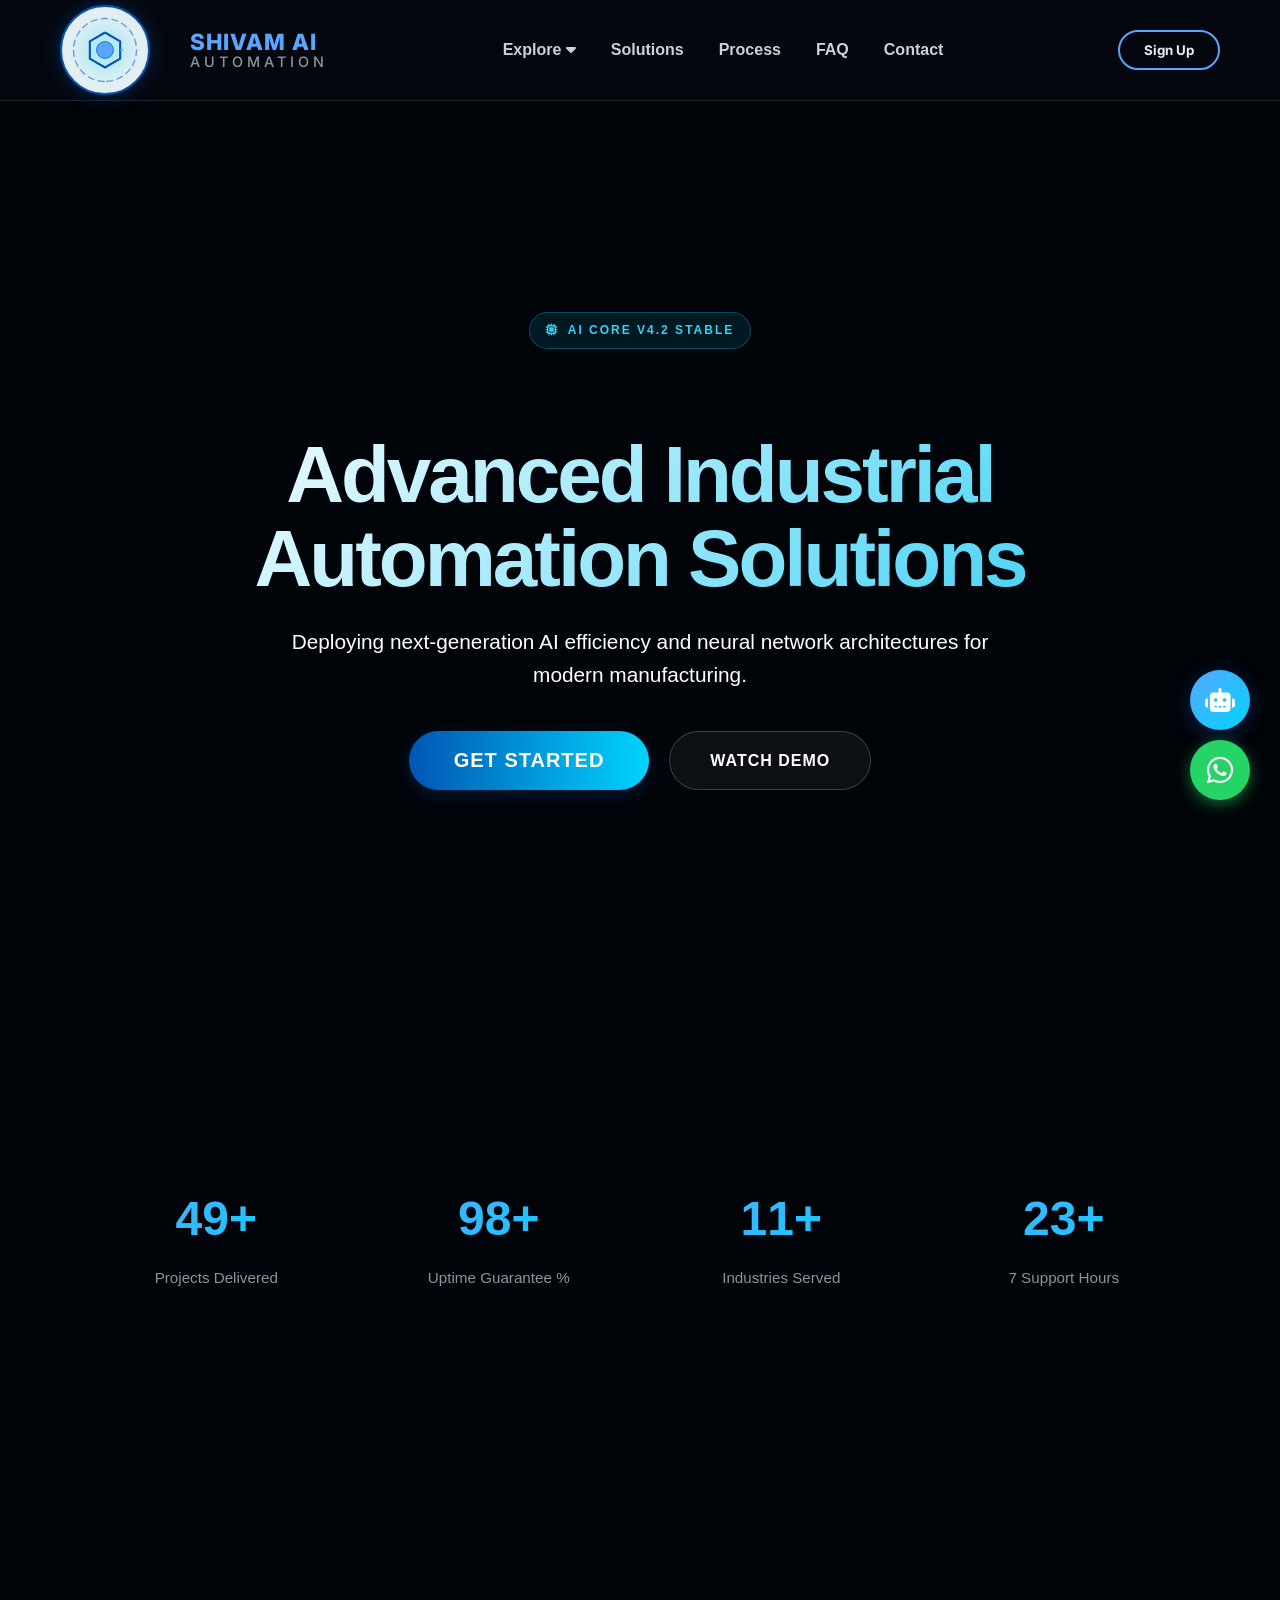
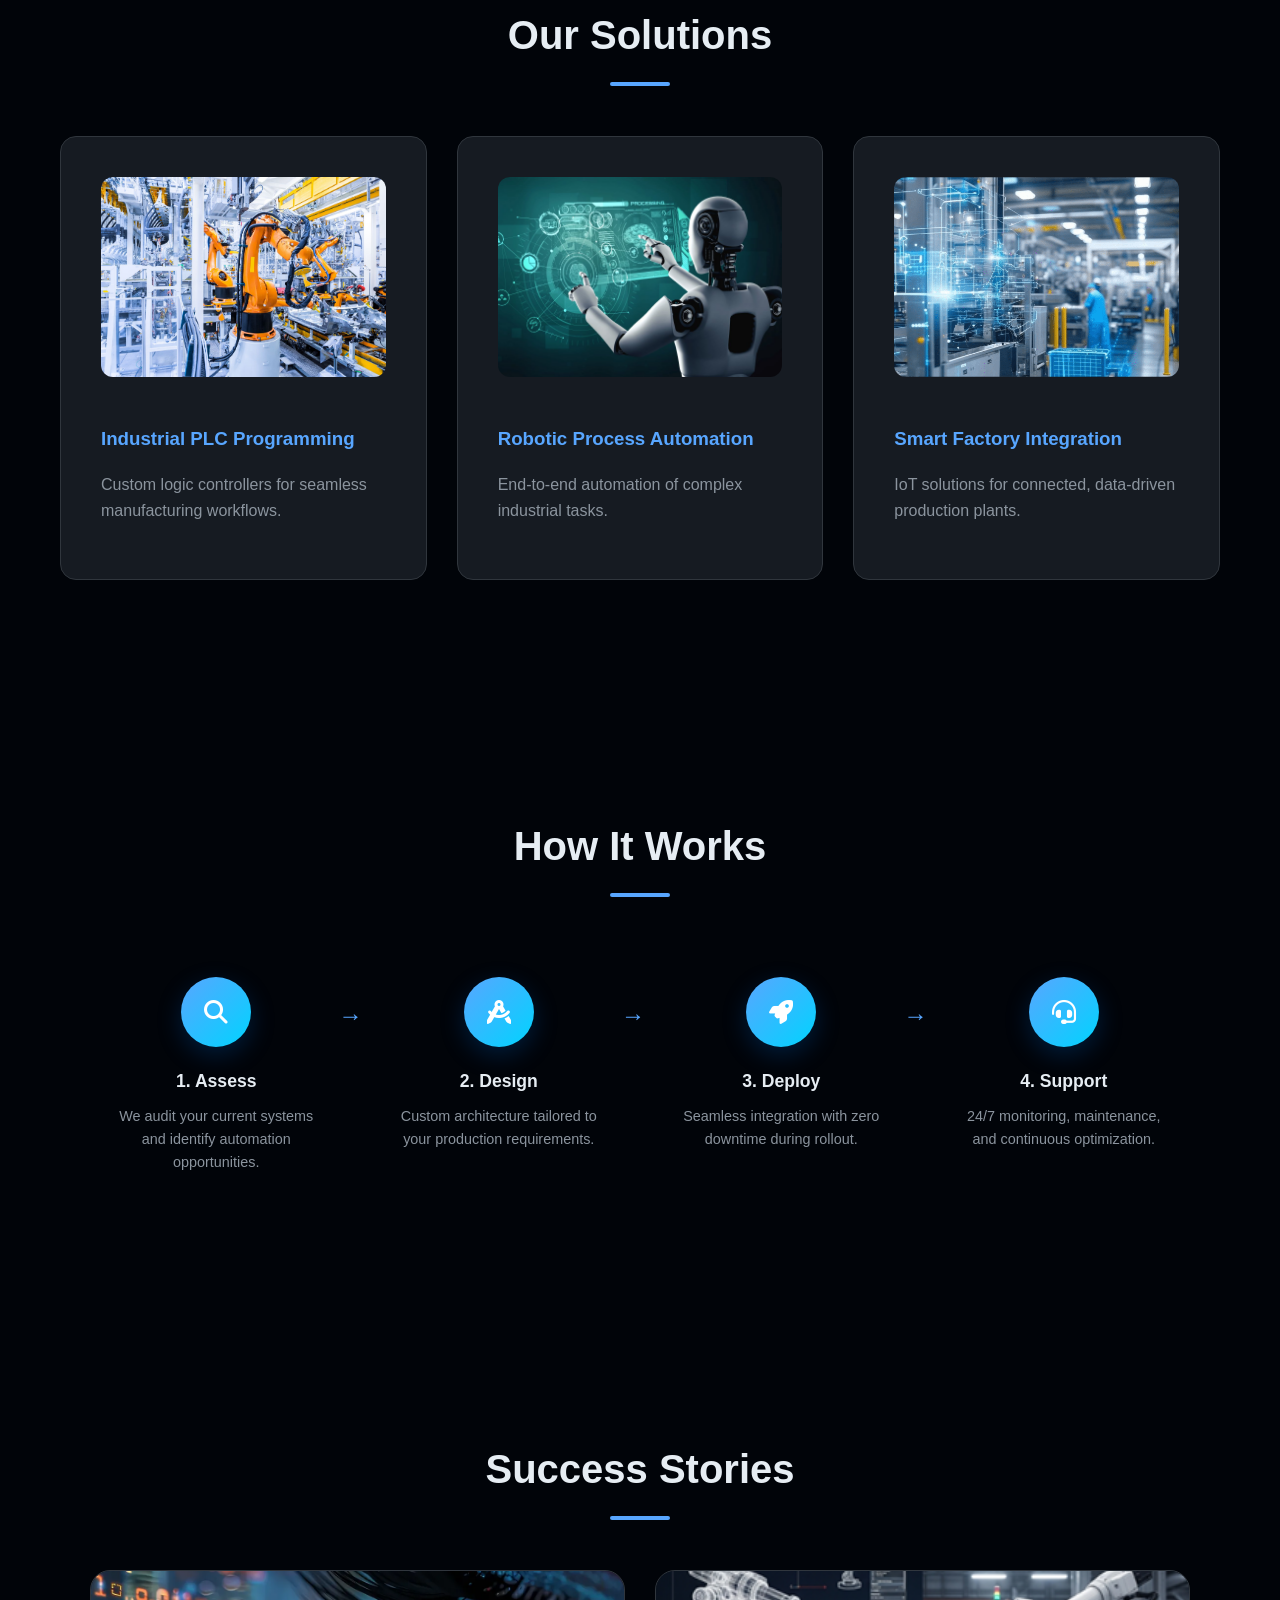
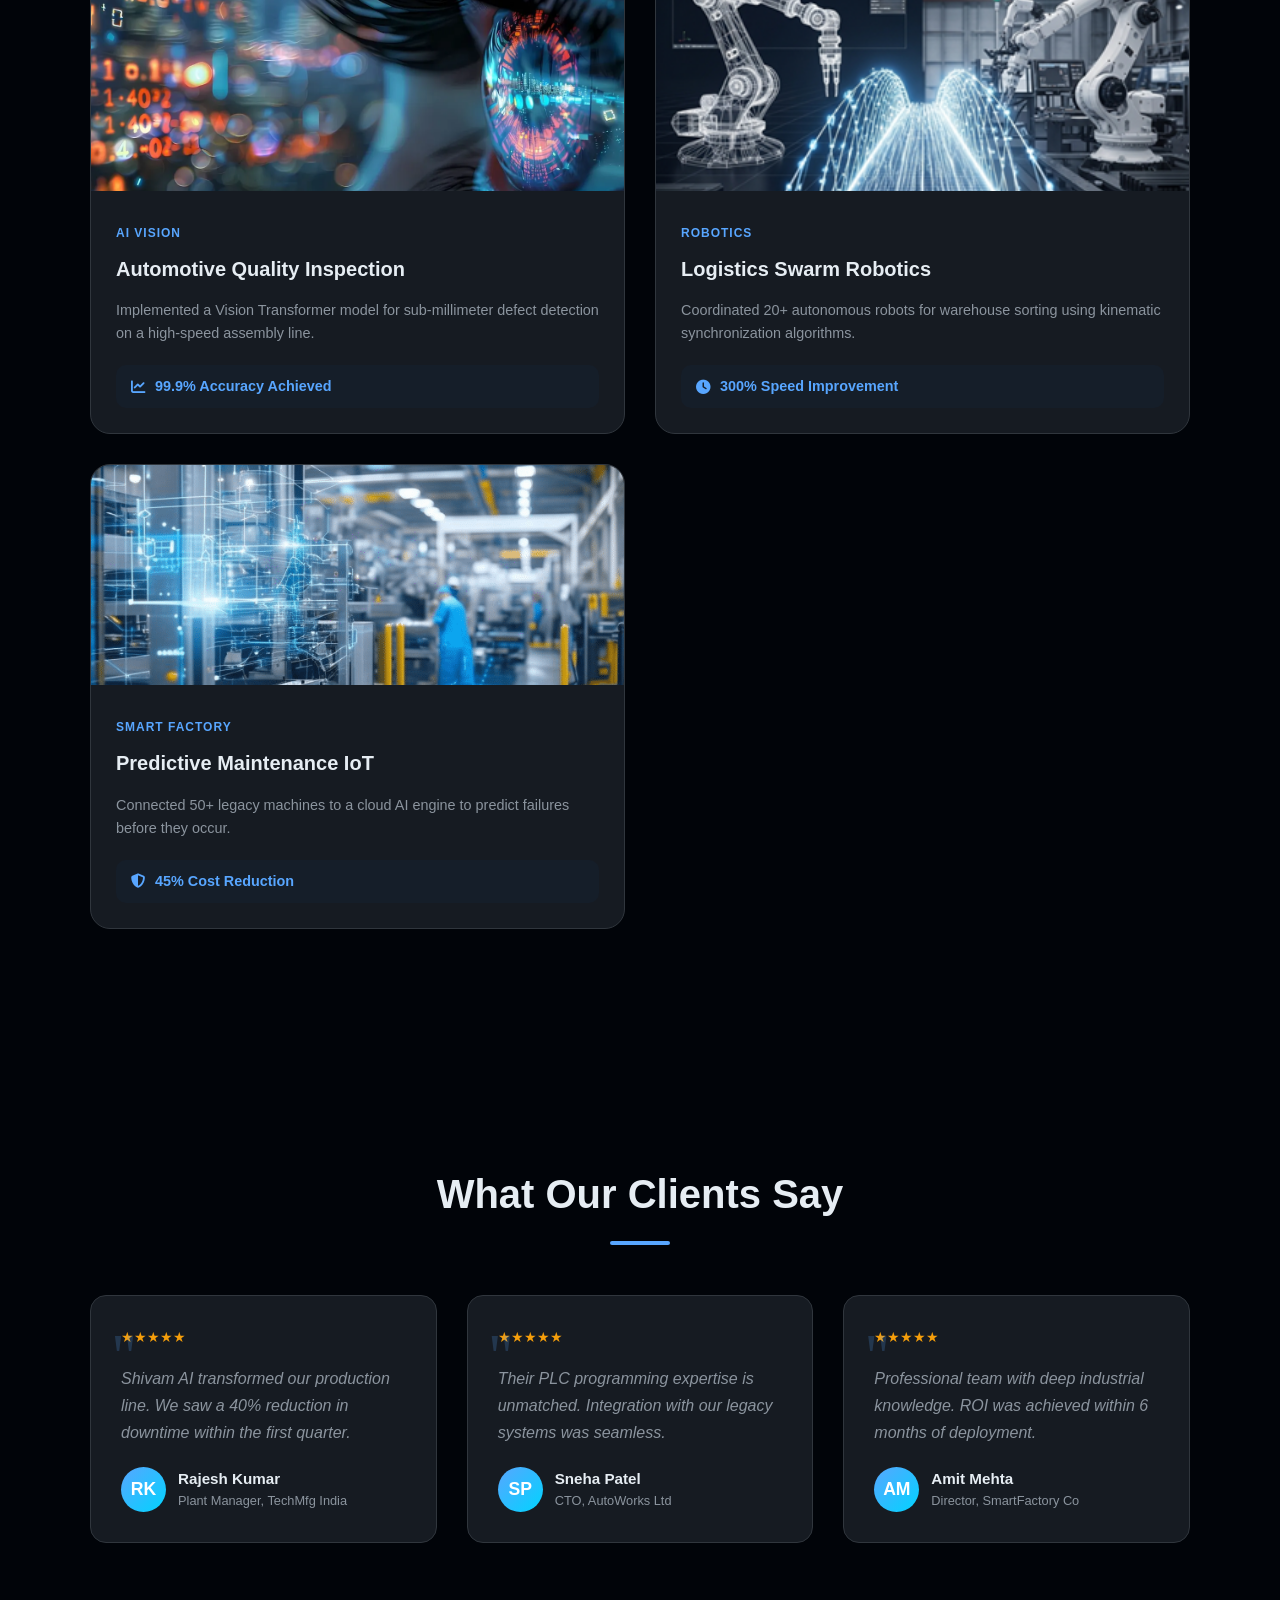
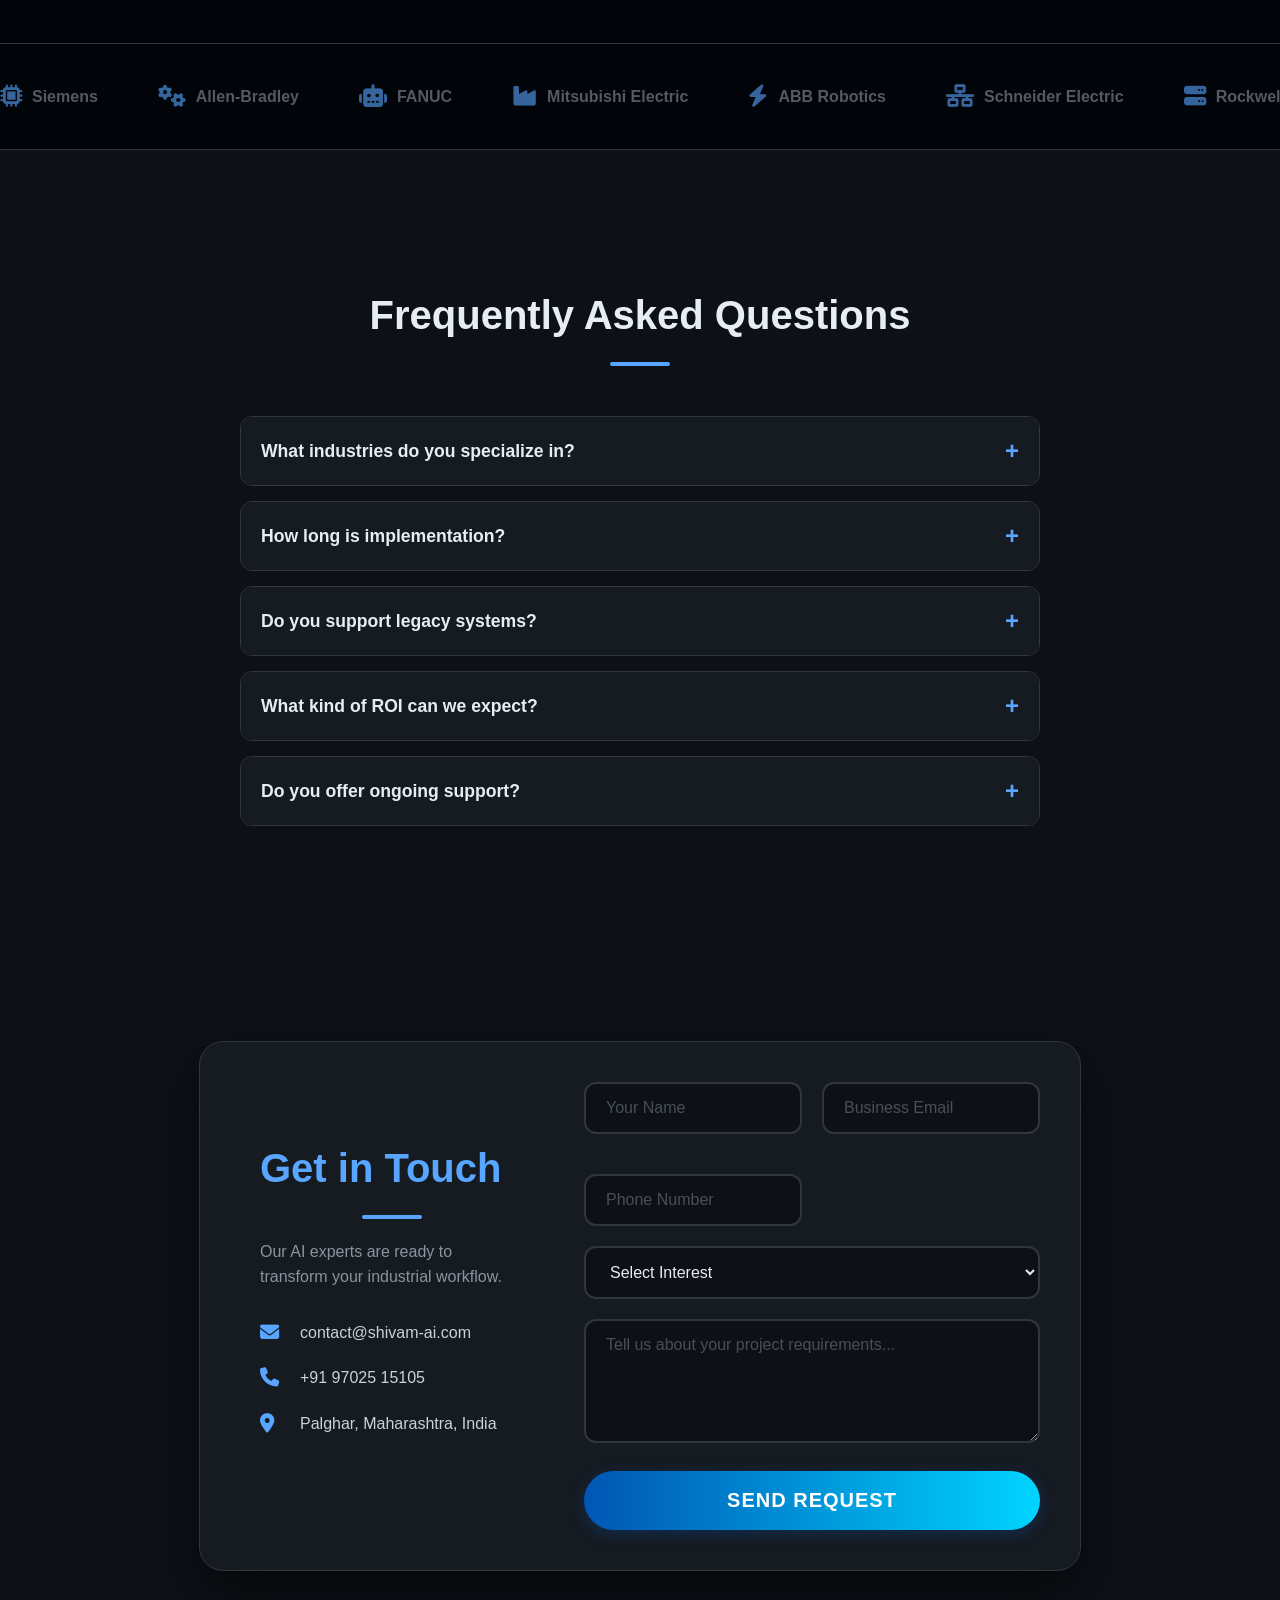
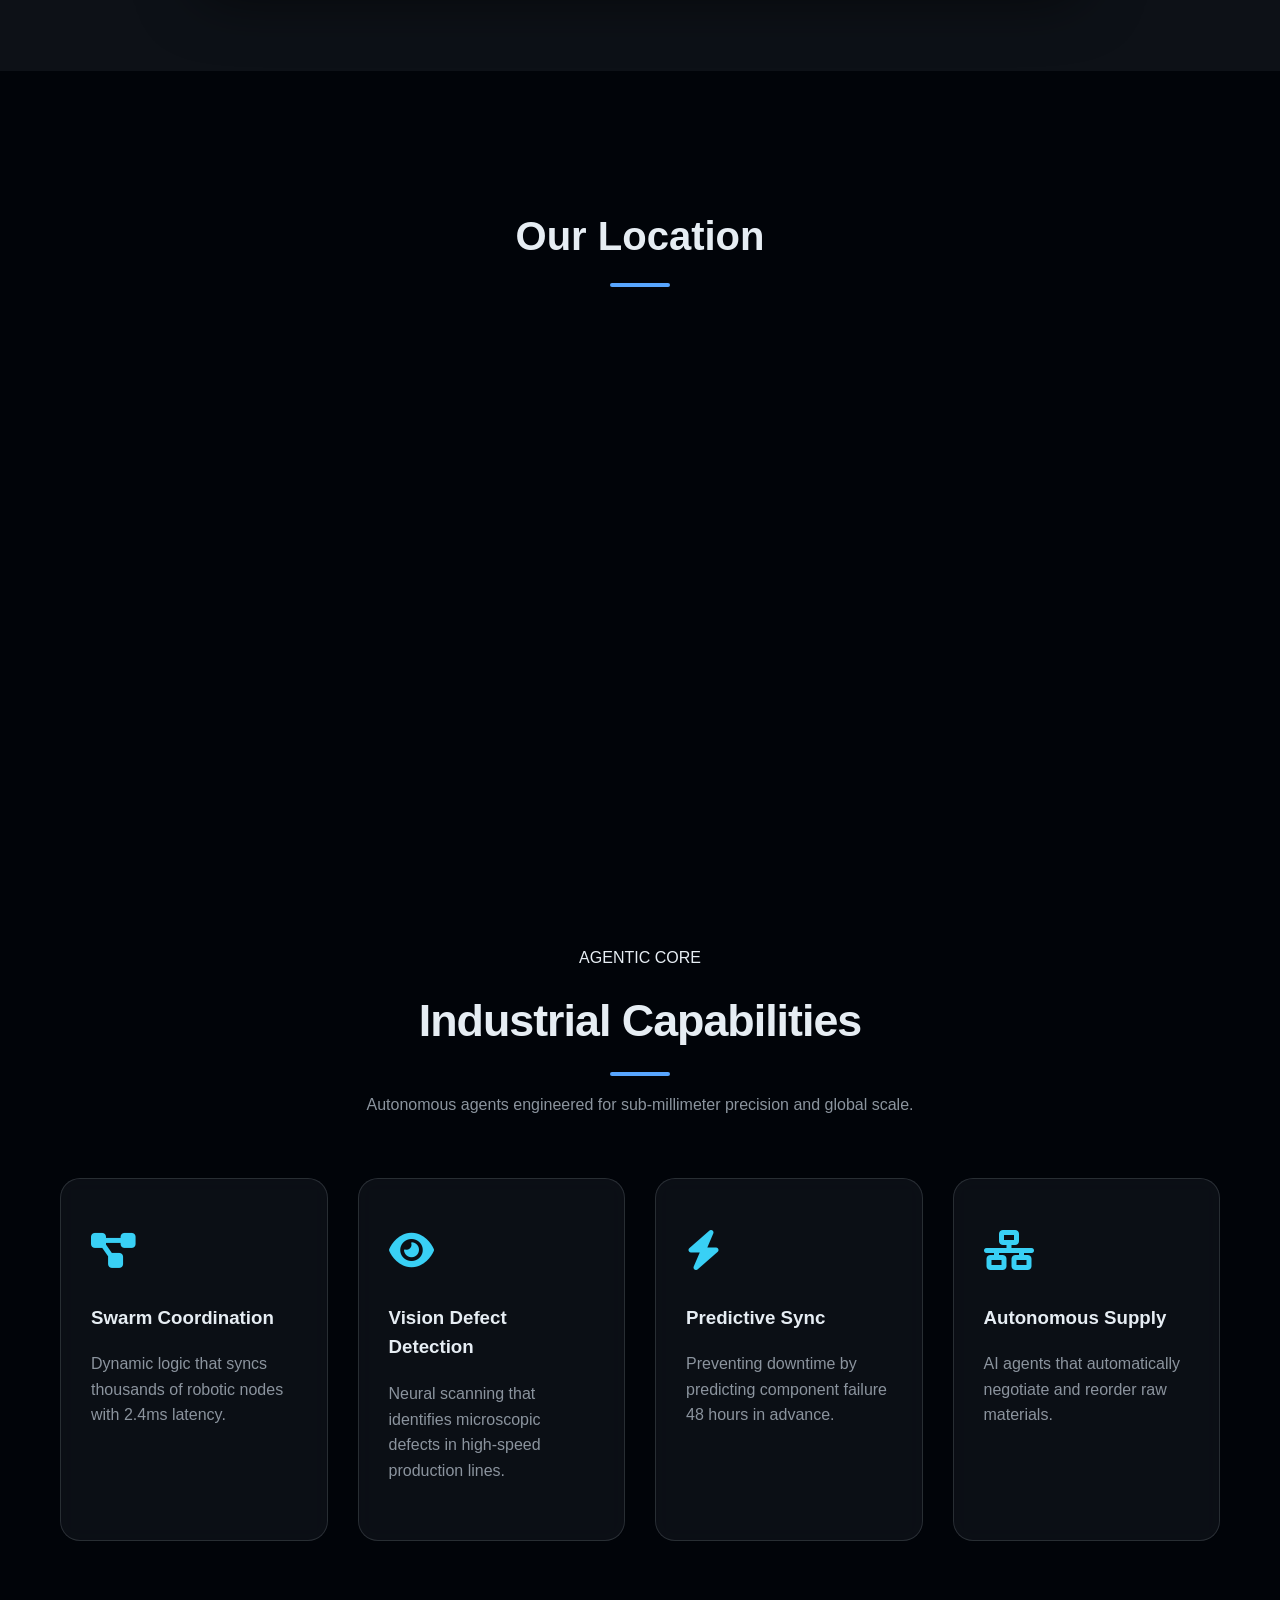
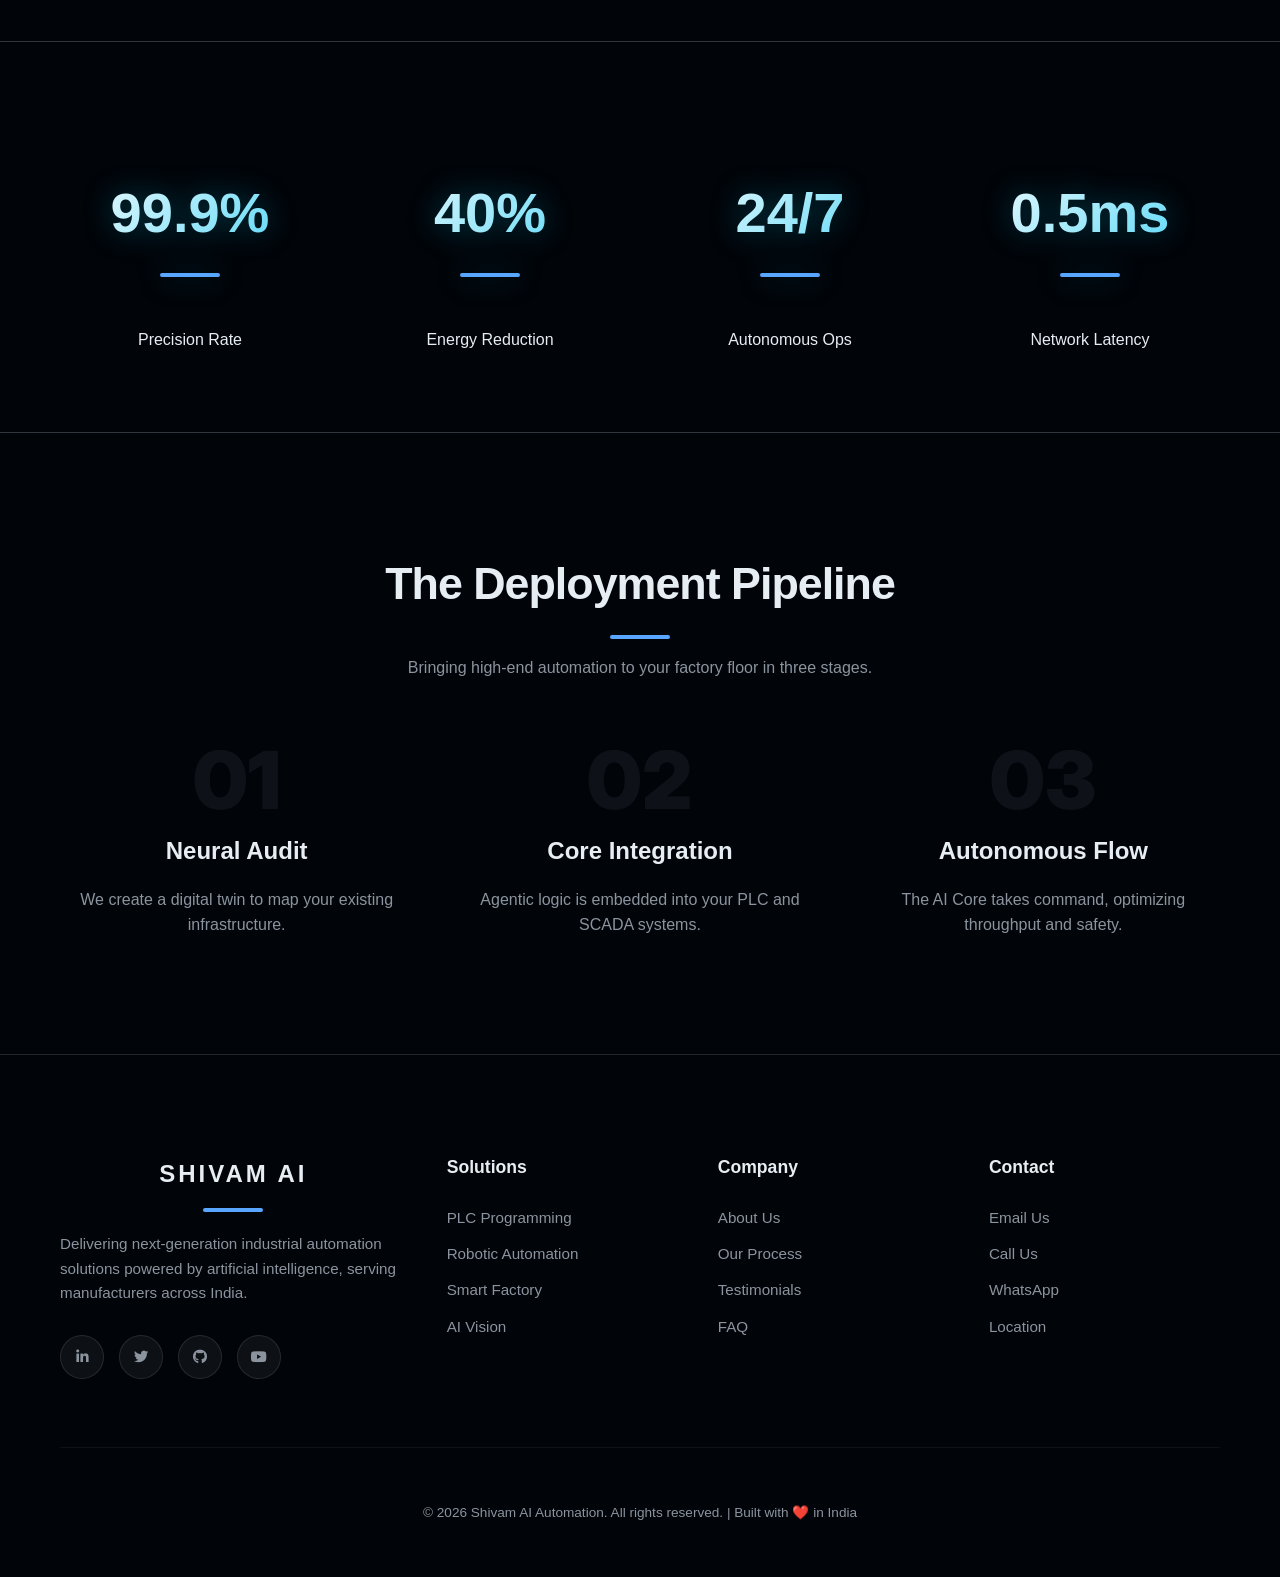
==== commit a7eb8b53: "Prepare for Render cloud deployment: add gunicorn, Procfile, API_BASE_URL config" ====
--- a/index.html
+++ b/index.html
@@ -1000,6 +1000,7 @@
     </div>
 
     <!-- ── Main JavaScript ── -->
+    <script src="js/config.js"></script>
     <script src="js/app.js?v=1.1"></script>
 
 </body>
--- a/css/style.css
+++ b/css/style.css
@@ -966,16 +966,33 @@
 @media(max-width:768px){
 .contact-container{grid-template-columns:1fr}
 .hero h1{font-size:2.5rem !important}
+.hero p{font-size:1.1rem !important; margin-bottom:20px !important;}
+.hero-btns{flex-direction:column; width:100%; padding:0 20px; box-sizing:border-box;}
+.btn-secondary, .btn-cta{width:100%; box-sizing:border-box; text-align:center;}
 nav{padding:10px 20px !important}
-.stats-strip{grid-template-columns:repeat(2,1fr);gap:20px;padding:50px 20px}
-.process-grid{grid-template-columns:1fr 1fr;gap:20px}
+.stats-strip{grid-template-columns:1fr; gap:20px; padding:50px 20px}
+.process-grid{grid-template-columns:1fr; gap:20px}
 .process-step::after{display:none}
-.footer-grid{grid-template-columns:1fr 1fr;gap:25px}
+.footer-grid{grid-template-columns:1fr; gap:25px}
 .hamburger{display:flex}
-.nav-links{position:fixed;top:0;right:-100%;width:70%;height:100vh;background:var(--card-bg);flex-direction:column;padding:80px 30px 30px;box-shadow:-5px 0 30px rgba(0,0,0,.2);transition:right .3s;z-index:2000}
+.nav-links{position:fixed;top:0;right:-100%;width:80%;height:100vh;background:var(--card-bg);flex-direction:column;padding:80px 30px 30px;box-shadow:-5px 0 30px rgba(0,0,0,.2);transition:right .3s;z-index:2000; overflow-y:auto;}
 .nav-links.open{right:0; display: flex;}
 .nav-links a{padding:15px 0;font-size:1.1rem;border-bottom:1px solid var(--card-border); width: 100%; text-align: center;}
-.nav-btn-secondary { margin: 0 15px; order: -1; } /* Keep button visible or move it */
+.nav-btn-secondary { margin: 15px 0; width: 100%; text-align: center; }
+.dropdown-content { position: static; min-width: 100%; box-shadow: none; border: none; background: transparent !important; }
+.mega-menu { width: 100%; transform: none; padding: 10px; }
+.mega-grid { grid-template-columns: 1fr; gap: 15px; }
+.case-studies-grid { grid-template-columns: 1fr; }
+.dash-wrapper { flex-direction: column; }
+.dash-sidebar { width: 100%; border-right: none; border-bottom: 1px solid var(--card-border); padding: 15px 0; }
+.dash-grid { grid-template-columns: 1fr; }
+.viz-card.large { grid-column: span 1; }
+.settings-card { flex-direction: column; height: 90vh; max-height: none; width: 95%; overflow: hidden; }
+.settings-sidebar { width: 100%; flex-direction: row; flex-wrap: wrap; border-right: none; border-bottom: 1px solid var(--card-border); padding: 15px; gap: 5px; }
+.settings-content { padding: 20px; overflow-y: auto; }
+.settings-close-btn { margin-top: 0; margin-left: auto; padding: 8px 12px; }
+.tab-btn { padding: 8px 12px; font-size: 0.85rem; }
+.auth-container { width: 90%; padding: 30px 20px; }
 }
 
 /* ── Settings Modal ── */
@@ -1257,6 +1274,8 @@
 .process-grid{grid-template-columns:1fr}
 .footer-grid{grid-template-columns:1fr}
 .stat-number{font-size:2.2rem}
+.grid { grid-template-columns: 1fr; }
+.cookie-banner { width: 90%; flex-direction: column; text-align: center; }
 }
 /* ── Navigation Sign Up Button ── */
 .nav-btn-secondary {
